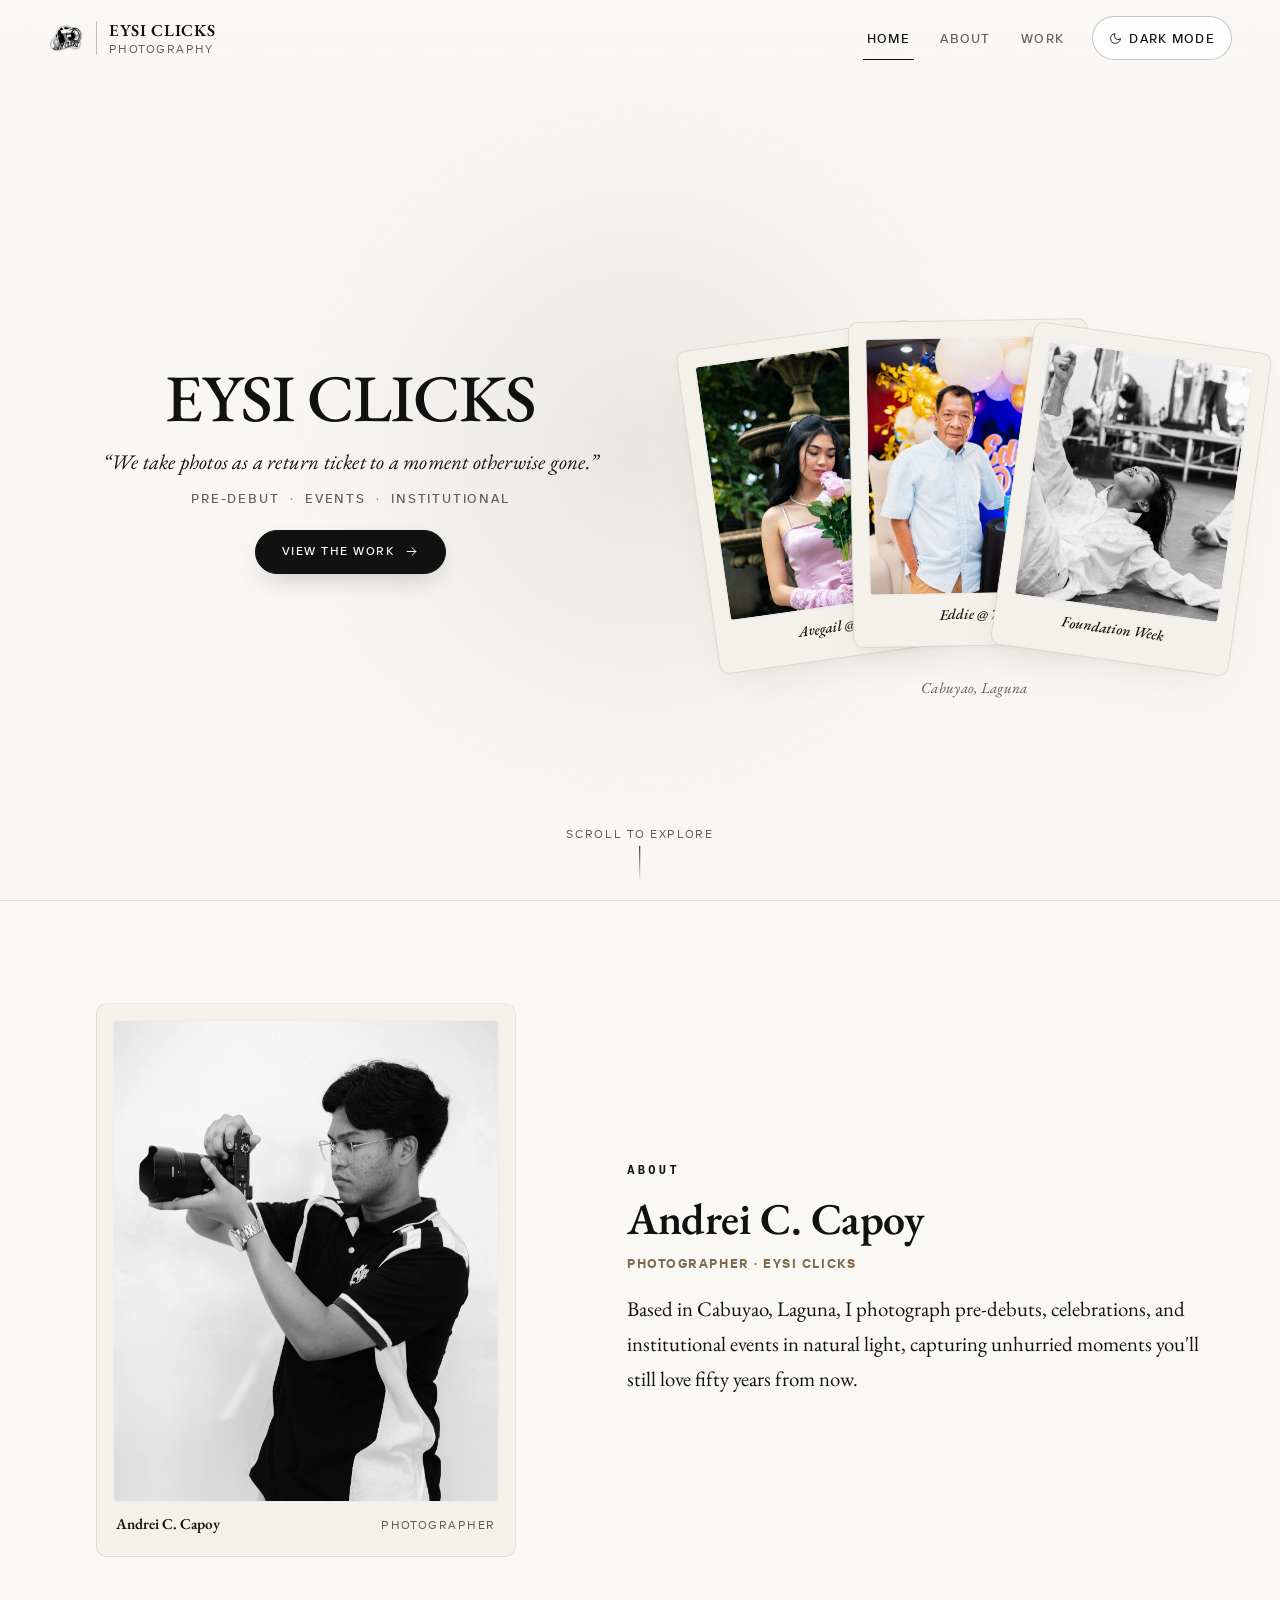
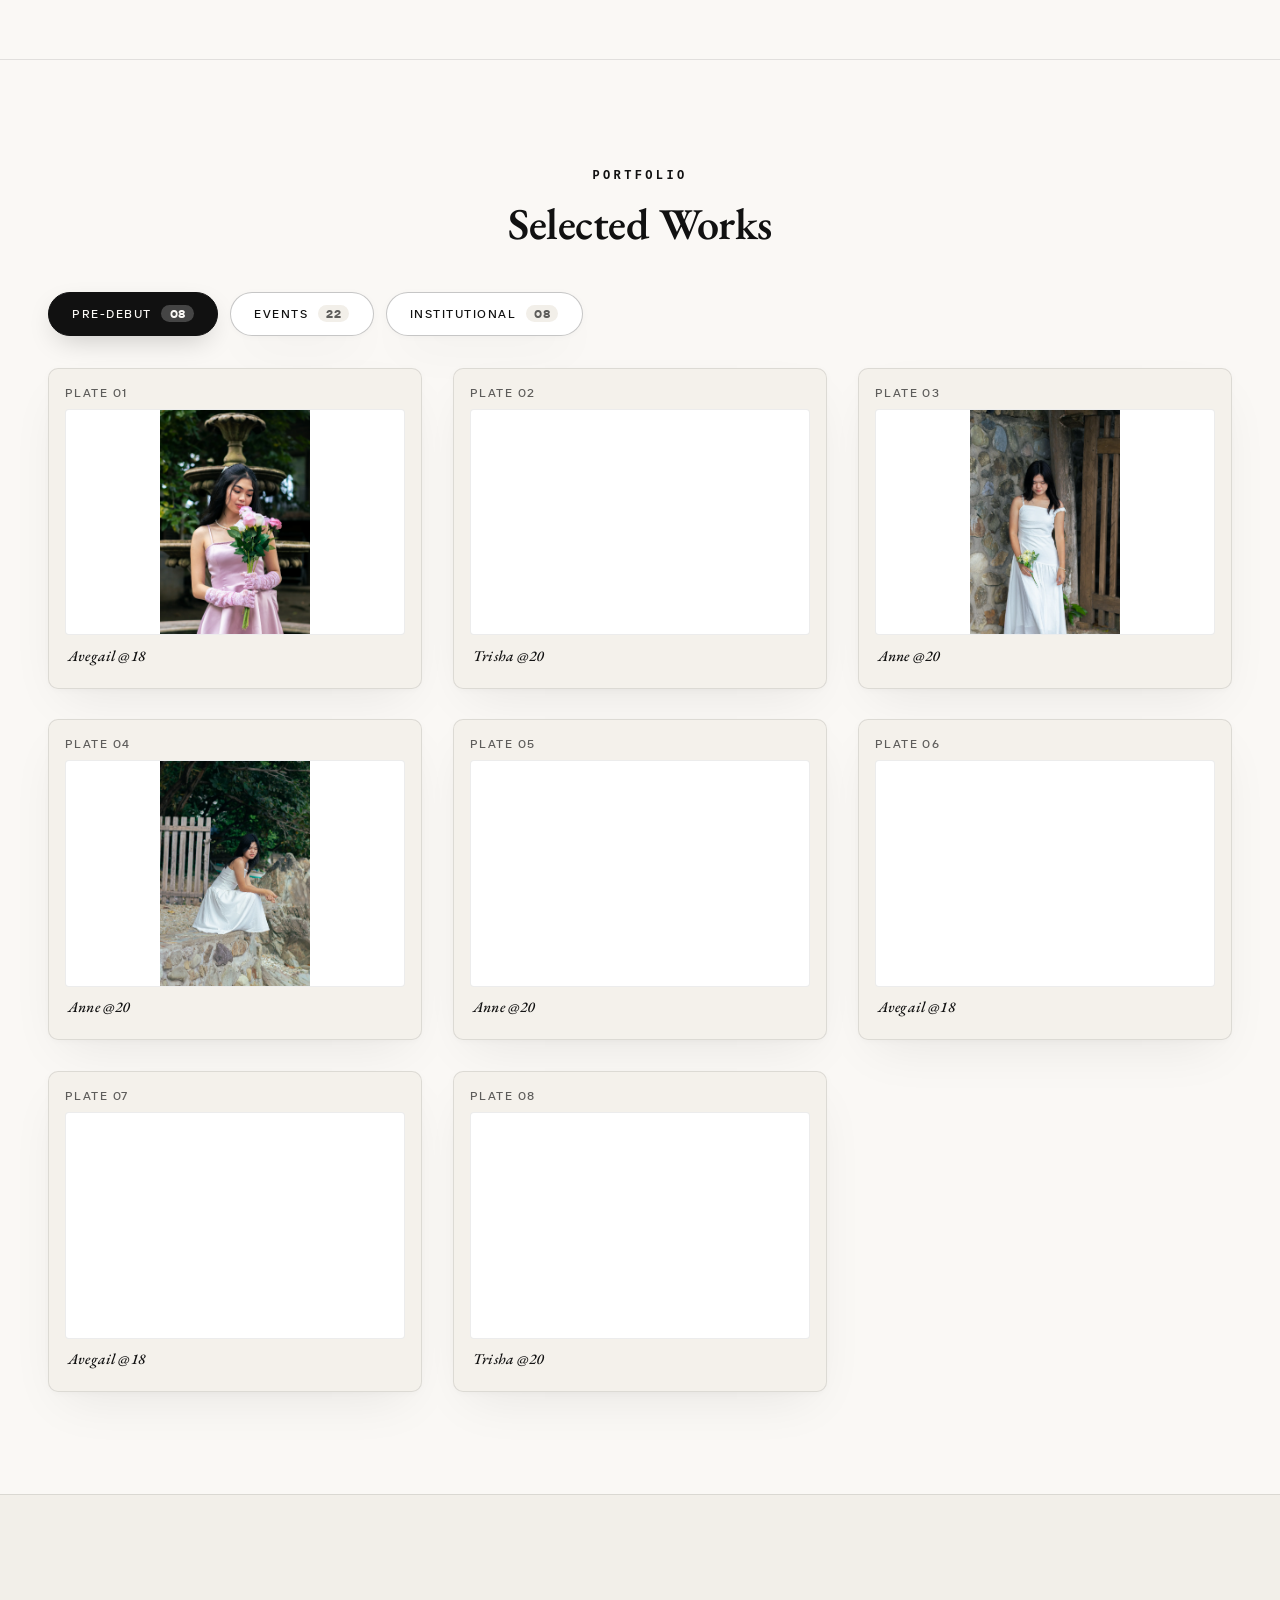
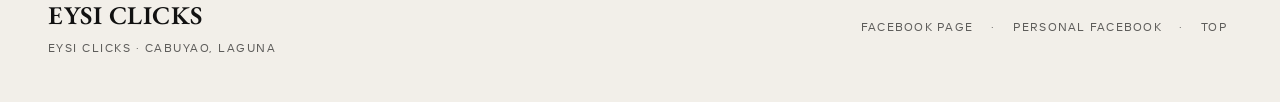
==== index.html @ 61e10930 "feat: add 10 Eddie @75 edited photos to Events archive" ====
<!DOCTYPE html>
<html lang="en" data-theme="light">

<head>
  <meta charset="UTF-8">
  <style>html{background:#faf8f5}html[data-theme="dark"]{background:#0a0a0b}</style>
  <meta name="viewport" content="width=device-width, initial-scale=1.0, viewport-fit=cover">
  <title>EYSI CLICKS — Photographer in Cabuyao, Laguna</title>
  <meta name="description" content="Natural light photography for pre-debuts, celebrations, and institutional events in Cabuyao, Laguna by Andrei C. Capoy.">
  <meta name="author" content="Andrei C. Capoy">
  <link rel="canonical" href="https://eysiarw.github.io/Eysi-CLicks-Portfolio/">
  <meta name="theme-color" content="#faf8f5" id="meta-theme-color">

  <!-- Open Graph / Facebook -->
  <meta property="og:type" content="website">
  <meta property="og:url" content="https://eysiarw.github.io/Eysi-CLicks-Portfolio/">
  <meta property="og:title" content="EYSI CLICKS — Photographer in Cabuyao, Laguna">
  <meta property="og:description" content="Natural light photography for pre-debuts, celebrations, and institutional events in Cabuyao, Laguna by Andrei C. Capoy.">
  <meta property="og:image" content="https://eysiarw.github.io/Eysi-CLicks-Portfolio/og-preview.jpg">
  <meta property="og:image:width" content="1200">
  <meta property="og:image:height" content="630">
  <meta property="og:image:alt" content="EYSI CLICKS Photography — Pre-Debut, Events, Institutional">
  <meta property="og:site_name" content="EYSI CLICKS">

  <!-- Twitter Card -->
  <meta name="twitter:card" content="summary_large_image">
  <meta name="twitter:title" content="EYSI CLICKS — Photographer in Cabuyao, Laguna">
  <meta name="twitter:description" content="Natural light photography for pre-debuts, celebrations, and institutional events in Cabuyao, Laguna by Andrei C. Capoy.">
  <meta name="twitter:image" content="https://eysiarw.github.io/Eysi-CLicks-Portfolio/og-preview.jpg">
  <meta name="twitter:image:alt" content="EYSI CLICKS Photography — Pre-Debut, Events, Institutional">

  <!-- Favicon Suite -->
  <link rel="icon" type="image/svg+xml" href="favicon.svg?v=2">
  <link rel="icon" type="image/png" sizes="32x32" href="favicon-32x32.png?v=2">
  <link rel="icon" type="image/png" sizes="16x16" href="favicon-16x16.png?v=2">
  <link rel="apple-touch-icon" sizes="180x180" href="apple-touch-icon.png?v=2">
  <link rel="alternate icon" href="favicon.ico?v=2">

  <!-- Critical Resource Preloading -->
  <link rel="preload" href="eysi-clicks-logo.png" as="image">
  <link rel="preload" fetchpriority="high" as="image" href="predebut/portrait/EYSI-2-22.webp" type="image/webp">

  <!-- Typography Preconnect & Google Fonts -->
  <link rel="preconnect" href="https://fonts.googleapis.com">
  <link rel="preconnect" href="https://fonts.gstatic.com" crossorigin>
  <link
    href="https://fonts.googleapis.com/css2?family=EB+Garamond:ital,wght@0,400;0,500;0,600;0,700;0,800;1,400;1,600;1,700&display=swap"
    rel="stylesheet"
  >

  <!-- Styles -->
  <link rel="stylesheet" href="styles.css">

  <!-- JSON-LD Structured Data for Local SEO & Photography Portfolio -->
  <script type="application/ld+json">
  {
    "@context": "https://schema.org",
    "@type": ["LocalBusiness", "Photographer"],
    "name": "EYSI CLICKS",
    "founder": {
      "@type": "Person",
      "name": "Andrei C. Capoy"
    },
    "description": "Natural light photography for pre-debuts, celebrations, and institutional events based in Cabuyao, Laguna.",
    "url": "https://eysiarw.github.io/Eysi-CLicks-Portfolio/",
    "areaServed": ["Cabuyao", "Laguna", "Region IV-A"],
    "image": "https://eysiarw.github.io/Eysi-CLicks-Portfolio/og-preview.jpg",
    "sameAs": [
      "https://www.facebook.com/profile.php?id=61564911851468",
      "https://www.facebook.com/Barneylooo/"
    ]
  }
  </script>
</head>

<body>

  <a href="#gallery" class="skip-link">Skip to Gallery</a>

  <div class="grain" aria-hidden="true"></div>

  <nav id="navbar" aria-label="Primary">
    <a href="#hero" class="nav-logo" aria-label="EYSI CLICKS Home">
      <img src="eysi-clicks-logo.png" alt="EYSI CLICKS" class="nav-logo-img" width="800" height="800" decoding="async">
      <span class="nav-logo-meta" aria-hidden="true">
        <span class="nav-logo-studio">EYSI CLICKS</span>
        <span class="nav-logo-folio">PHOTOGRAPHY</span>
      </span>
    </a>

    <div class="nav-actions">
      <ul class="nav-links">
        <li><a href="#hero" class="nav-link active" data-section="hero">Home</a></li>
        <li><a href="#about" class="nav-link" data-section="about">About</a></li>
        <li><a href="#gallery" class="nav-link" data-section="gallery">Work</a></li>
      </ul>

      <button type="button" class="theme-toggle" id="theme-toggle" aria-label="Switch to dark mode" title="Toggle daylight / dark mode">
        <svg class="theme-icon theme-icon-sun" viewBox="0 0 24 24" fill="none" stroke="currentColor" stroke-width="1.6" aria-hidden="true">
          <circle cx="12" cy="12" r="4.5"></circle>
          <path d="M12 2v2.5M12 19.5V22M4.93 4.93l1.77 1.77M17.3 17.3l1.77 1.77M2 12h2.5M19.5 12H22M4.93 19.07l1.77-1.77M17.3 6.7l1.77-1.77" stroke-linecap="round"></path>
        </svg>
        <svg class="theme-icon theme-icon-moon" viewBox="0 0 24 24" fill="none" stroke="currentColor" stroke-width="1.6" aria-hidden="true">
          <path d="M21 12.79A9 9 0 1 1 11.21 3 7 7 0 0 0 21 12.79z" stroke-linecap="round" stroke-linejoin="round"></path>
        </svg>
        <span class="theme-toggle-label" id="theme-toggle-label">Dark mode</span>
      </button>
    </div>
  </nav>

  <!-- Luminous Shutter Flash Overlay on Lightbox Opening -->
  <div class="shutter-flash" id="shutter-flash" aria-hidden="true"></div>


  <main>

  <section id="hero">

    <div class="hero-glow" aria-hidden="true"></div>

    <div class="hero-inner">
      <div class="hero-content">
        <h1 class="hero-title">
          <span class="hero-title-word eysi">EYSI</span>
          <span class="hero-title-word clicks">CLICKS</span>
        </h1>

        <p class="hero-tagline">“We take photos as a return ticket to a moment otherwise gone.”</p>

        <p class="hero-categories">
          <span>Pre-Debut</span>
          <span class="cat-sep" aria-hidden="true">·</span>
          <span>Events</span>
          <span class="cat-sep" aria-hidden="true">·</span>
          <span>Institutional</span>
        </p>

        <div class="hero-cta-group">
          <a href="#gallery" class="btn-editorial btn-editorial-primary">
            <span>View the work</span>
            <svg viewBox="0 0 24 24" fill="none" stroke="currentColor" stroke-width="1.6" aria-hidden="true">
              <path d="M5 12h14M13 6l6 6-6 6" stroke-linecap="round" stroke-linejoin="round"></path>
            </svg>
          </a>
        </div>
      </div>

      <div class="hero-showcase">
        <div class="hero-deck" aria-label="Curated photography highlights">

          <!-- Card 1: Pre-Debut (Left) -->
          <figure class="hero-monument hero-card hero-card-left hero-frame" data-cat="predebut" data-slug="eysi-2-22" data-idx="0" role="button" tabindex="0" aria-label="View Avegail @18 (Pre-Debut) in Lightbox">
            <div class="hero-monument-mat">
              <picture>
                <source srcset="predebut/portrait/EYSI-2-22.webp" type="image/webp">
                <img src="predebut/portrait/EYSI-2-22.jpg" alt="Avegail @18 · Pre-Debut Portrait" fetchpriority="high" decoding="async" width="800" height="1000">
              </picture>
              <figcaption class="hero-monument-caption">
                <span class="monument-title">Avegail @ 18</span>
                <span class="monument-sep" aria-hidden="true">·</span>
                <span class="monument-context">Pre-Debut</span>
              </figcaption>
            </div>
          </figure>

          <!-- Card 2: Events (Center) -->
          <figure class="hero-monument hero-card hero-card-center hero-frame" data-cat="events" data-slug="eysi-7-3" data-idx="0" role="button" tabindex="0" aria-label="View Eddie @75 (Events) in Lightbox">
            <div class="hero-monument-mat">
              <picture>
                <source srcset="events/portrait/EYSI-7-3.webp" type="image/webp">
                <img src="events/portrait/EYSI-7-3.jpg" alt="Eddie @75 · Events Portrait" decoding="async" width="800" height="1000">
              </picture>
              <figcaption class="hero-monument-caption">
                <span class="monument-title">Eddie @ 75</span>
                <span class="monument-sep" aria-hidden="true">·</span>
                <span class="monument-context">Events</span>
              </figcaption>
            </div>
          </figure>

          <!-- Card 3: Institutional (Right) -->
          <figure class="hero-monument hero-card hero-card-right hero-frame" data-cat="institutional" data-slug="eysi-109" data-idx="4" role="button" tabindex="0" aria-label="View Foundation Week (Institutional) in Lightbox">
            <div class="hero-monument-mat">
              <picture>
                <source srcset="institutional/EYSI-109.webp" type="image/webp">
                <img src="institutional/EYSI-109.jpg" alt="Foundation Week · Institutional" decoding="async" width="1200" height="800">
              </picture>
              <figcaption class="hero-monument-caption">
                <span class="monument-title">Foundation Week</span>
                <span class="monument-sep" aria-hidden="true">·</span>
                <span class="monument-context">Institutional</span>
              </figcaption>
            </div>
          </figure>

        </div>

        <div class="memory-motif" aria-hidden="true">
          <span class="motif-text">Cabuyao, Laguna</span>
        </div>
      </div>
    </div>

    <div class="hero-scroll-hint" aria-hidden="true">
      <span>Scroll to explore</span>
      <div class="scroll-line"></div>
    </div>

  </section>


  <section id="about" class="page-section">

    <div class="about-wrap">

      <figure class="about-img">
        <div class="about-img-inner">
          <picture>
            <source srcset="EYSI-3-15.webp" type="image/webp">
            <img src="EYSI-3-15.jpg" alt="Andrei C. Capoy portrait" loading="lazy" decoding="async" width="800" height="1000">
          </picture>
        </div>
        <figcaption class="about-img-tag">
          <span class="about-tag-name">Andrei C. Capoy</span>
          <span class="about-tag-role">Photographer</span>
        </figcaption>
      </figure>

      <div class="about-text">
        <p class="section-eyebrow">About</p>
        <h2 class="section-title">Andrei C. Capoy</h2>
        <p class="about-role">Photographer · EYSI CLICKS</p>
        <p class="about-bio">
          Based in Cabuyao, Laguna, I photograph pre-debuts, celebrations, and institutional events in natural light, capturing unhurried moments you'll still love fifty years from now.
        </p>
      </div>

    </div>

  </section>


  <section id="gallery" class="page-section">

    <div class="section-header">
      <p class="section-eyebrow">Portfolio</p>
      <h2 class="section-title" id="gallery-heading" tabindex="-1">Selected Works</h2>
    </div>

    <!-- Gallery controls: unified category pill filters -->
    <div class="gallery-controls">

      <div class="cat-tabs" role="tablist" aria-label="Photo categories">
        <button type="button" class="cat-tab active" id="tab-predebut" data-tab="predebut" role="tab" aria-selected="true" aria-controls="panel-predebut" tabindex="0">
          <span class="cat-tab-name">Pre-Debut</span>
          <span class="cat-tab-count" id="count-predebut">08</span>
        </button>
        <button type="button" class="cat-tab" id="tab-events" data-tab="events" role="tab" aria-selected="false" aria-controls="panel-events" tabindex="-1">
          <span class="cat-tab-name">Events</span>
          <span class="cat-tab-count" id="count-events">22</span>
        </button>
        <button type="button" class="cat-tab" id="tab-institutional" data-tab="institutional" role="tab" aria-selected="false" aria-controls="panel-institutional" tabindex="-1">
          <span class="cat-tab-name">Institutional</span>
          <span class="cat-tab-count" id="count-institutional">08</span>
        </button>
      </div>

    </div>


    <noscript>
      <div class="noscript-notice">
        <p>Viewing the interactive portfolio with filter switching, slideshow, and full-resolution photo inspection requires JavaScript.</p>
      </div>
    </noscript>

    <div class="cat-panel active" id="panel-predebut" role="tabpanel" aria-labelledby="tab-predebut" tabindex="0">
      <!-- Photos populated dynamically via app.js; static fallback for initial load & noscript -->
      <div class="photo-grid" id="grid-predebut">
        <figure class="photo-item is-revealed">
          <picture>
            <source srcset="predebut/portrait/EYSI-2-22.webp" type="image/webp">
            <img src="predebut/portrait/EYSI-2-22.jpg" alt="Avegail @18 · Pre-Debut portrait" width="800" height="1000" loading="eager" decoding="async">
          </picture>
          <figcaption class="photo-overlay"><span class="photo-label">Avegail @18</span></figcaption>
        </figure>
        <figure class="photo-item is-revealed">
          <picture>
            <source srcset="predebut/portrait/EYSI-5-5.webp" type="image/webp">
            <img src="predebut/portrait/EYSI-5-5.jpg" alt="Trisha @20 · Pre-Debut portrait" width="800" height="1000" loading="lazy" decoding="async">
          </picture>
          <figcaption class="photo-overlay"><span class="photo-label">Trisha @20</span></figcaption>
        </figure>
        <figure class="photo-item is-revealed">
          <picture>
            <source srcset="predebut/portrait/EYSI-6-3.webp" type="image/webp">
            <img src="predebut/portrait/EYSI-6-3.jpg" alt="Anne @20 · Pre-Debut portrait" width="800" height="1000" loading="lazy" decoding="async">
          </picture>
          <figcaption class="photo-overlay"><span class="photo-label">Anne @20</span></figcaption>
        </figure>
        <figure class="photo-item is-revealed">
          <picture>
            <source srcset="predebut/portrait/EYSI-7-3.webp" type="image/webp">
            <img src="predebut/portrait/EYSI-7-3.jpg" alt="Anne @20 · Pre-Debut portrait" width="800" height="1000" loading="lazy" decoding="async">
          </picture>
          <figcaption class="photo-overlay"><span class="photo-label">Anne @20</span></figcaption>
        </figure>
        <figure class="photo-item is-revealed">
          <picture>
            <source srcset="predebut/portrait/EYSI-8-3.webp" type="image/webp">
            <img src="predebut/portrait/EYSI-8-3.jpg" alt="Anne @20 · Pre-Debut portrait" width="800" height="1000" loading="lazy" decoding="async">
          </picture>
          <figcaption class="photo-overlay"><span class="photo-label">Anne @20</span></figcaption>
        </figure>
      </div>
    </div>

    <div class="cat-panel" id="panel-events" role="tabpanel" aria-labelledby="tab-events" tabindex="0">
      <!-- Photos populated dynamically via app.js -->
      <div class="photo-grid" id="grid-events"></div>
    </div>

    <div class="cat-panel" id="panel-institutional" role="tabpanel" aria-labelledby="tab-institutional" tabindex="0">
      <!-- Photos populated dynamically via app.js -->
      <div class="photo-grid" id="grid-institutional"></div>
    </div>
  </section>

  <!-- Screen reader live announcement region for gallery state changes -->
  <div id="gallery-announcer" class="sr-only" aria-live="polite" aria-atomic="true"></div>
  </main>


  <footer id="footer">
    <div class="footer-colophon">
      <div class="footer-brand-col">
        <div class="logo-ft">EYSI CLICKS</div>
        <p>EYSI CLICKS · Cabuyao, Laguna</p>
      </div>

      <div class="ft-socials" aria-label="Social links">
        <a href="https://www.facebook.com/profile.php?id=61564911851468" target="_blank" rel="noopener noreferrer" class="ft-link">Facebook Page</a>
        <span class="ft-sep" aria-hidden="true">·</span>
        <a href="https://www.facebook.com/Barneylooo/" target="_blank" rel="noopener noreferrer" class="ft-link">Personal Facebook</a>
        <span class="ft-sep" aria-hidden="true">·</span>
        <a href="#hero" class="ft-link">TOP</a>
      </div>
    </div>
  </footer>

  <!-- Return to Surface (Back to Top) -->
  <button type="button" class="back-to-top" id="back-to-top" aria-label="Return to top">
    <svg class="btt-arrow" viewBox="0 0 16 16" fill="none" stroke="currentColor" stroke-width="1.6" aria-hidden="true">
      <path d="M8 13V3M3.5 7.5L8 3l4.5 4.5" stroke-linecap="round" stroke-linejoin="round"></path>
    </svg>
    <span class="btt-text">TOP</span>
  </button>


  <div class="lightbox" id="lightbox" role="dialog" aria-modal="true" aria-label="Photo viewer">

    <div class="lightbox-topbar">
      <div class="lightbox-meta-left">
        <span class="lb-badge" id="lightbox-cat-badge">Portfolio</span>
        <span class="lb-exif" id="lightbox-exif">Natural Light</span>
      </div>

      <div class="lightbox-toolbar">
        <button type="button" class="lb-tool-btn" id="lb-play-btn" aria-pressed="false" title="Toggle Slideshow (P)">
          <svg class="icon-play" viewBox="0 0 18 18" fill="none" stroke="currentColor" stroke-width="1.5" aria-hidden="true">
            <polygon points="5,3 15,9 5,15" fill="currentColor"></polygon>
          </svg>
          <span id="lb-play-label">Slideshow</span>
        </button>

        <button type="button" class="lb-tool-btn" id="lb-zoom-btn" aria-pressed="false" title="Toggle Zoom (Z)">
          <svg viewBox="0 0 18 18" fill="none" stroke="currentColor" stroke-width="1.5" aria-hidden="true">
            <circle cx="8" cy="8" r="5.5"></circle>
            <path d="M15.5 15.5l-3.5-3.5M8 5.5v5M5.5 8h5" stroke-linecap="round"></path>
          </svg>
          <span>Zoom</span>
        </button>

        <button type="button" class="lightbox-close" id="lightbox-close" aria-label="Close photo viewer">
          <svg viewBox="0 0 18 18" fill="none" stroke="currentColor" stroke-width="1.6" aria-hidden="true">
            <path d="M4 4l10 10M14 4L4 14" stroke-linecap="round"></path>
          </svg>
        </button>
      </div>
    </div>

    <button type="button" class="lightbox-nav lightbox-prev" id="lightbox-prev" aria-label="Previous photo">
      <svg viewBox="0 0 20 20" fill="none" stroke="currentColor" stroke-width="1.6" aria-hidden="true">
        <path d="M13 4L7 10l6 6" stroke-linecap="round" stroke-linejoin="round"></path>
      </svg>
    </button>

    <div class="lightbox-stage">
      <div class="lightbox-frame-wrap" id="lightbox-frame-wrap">
        <img class="lightbox-img" id="lightbox-img" src="predebut/portrait/EYSI-2-22.jpg" alt="Featured photograph — Avegail @ 18" title="Click to zoom or inspect detail" width="1600" height="1066" decoding="async">
        <div class="lightbox-slideshow-bar" id="lightbox-slideshow-bar" aria-hidden="true"></div>
      </div>

      <div class="lightbox-caption" id="lightbox-caption">
        <span class="lightbox-plate-no" id="lightbox-plate-no">01</span>
        <span class="lightbox-sep" id="lightbox-sep-1" aria-hidden="true">·</span>
        <span class="lightbox-title" id="lightbox-title">Avegail @ 18</span>
        <span class="lightbox-sep" id="lightbox-sep-2" aria-hidden="true">·</span>
        <span class="lightbox-counter" id="lightbox-counter">01 / 08</span>
      </div>

      <div class="lightbox-filmstrip" id="lightbox-filmstrip" role="tablist" aria-label="Photo thumbnails">
        <button type="button" class="filmstrip-thumb active" role="tab" aria-selected="true" aria-label="Photo 01">
          <img src="predebut/portrait/EYSI-2-22.webp" alt="Photo 01 preview" width="64" height="48" decoding="async">
        </button>
      </div>
    </div>

    <button type="button" class="lightbox-nav lightbox-next" id="lightbox-next" aria-label="Next photo">
      <svg viewBox="0 0 20 20" fill="none" stroke="currentColor" stroke-width="1.6" aria-hidden="true">
        <path d="M7 4l6 6-6 6" stroke-linecap="round" stroke-linejoin="round"></path>
      </svg>
    </button>

  </div>


  <!-- Scripts — loaded last so DOM is ready -->
  <script src="app.js"></script>

</body>
</html>
---- styles.css ----
/* ============================================================
   EYSI CLICKS — Luxury Editorial & Museum Portfolio Stylesheet
   Sections:
     1.  Local Typefaces & Design System Tokens (Light + Darkroom)
     2.  Base, Scroll & Accessibility Foundations
     3.  Archival Grain & Bespoke Optical Loupe Cursor
     4.  Navigation, Telemetry HUD & Theme Switcher
     5.  Hero Exhibition Section & Floating Archival Plates
     6.  Philosophy / Auteur Spread & Exhibition Ledger
     7.  Gallery Archive Controls, Series Filter & View Switcher
     8.  Exhibition Grid & Contact Sheet Proof Layout
     9.  Photo Plate Item, Viewfinder Reticles & Editorial Plaque
    10.  Darkroom Lightbox Inspector, Museum Mat & Filmstrip
    11.  Colophon Footer
    12.  View Transitions, Keyframes & Reduced Motion
   ============================================================ */


/* ── 1. LOCAL TYPEFACES (Curated Combinations) ── */


@font-face {
  font-family: 'TT Interphases';
  src: url('fonts/TT-Interphases-Regular.ttf') format('truetype');
  font-weight: 400;
  font-style: normal;
  font-display: swap;
}

@font-face {
  font-family: 'TT Interphases';
  src: url('fonts/TT-Interphases-Medium.ttf') format('truetype');
  font-weight: 500;
  font-style: normal;
  font-display: swap;
}

@font-face {
  font-family: 'TT Interphases';
  src: url('fonts/TT-Interphases-Bold.ttf') format('truetype');
  font-weight: 700;
  font-style: normal;
  font-display: swap;
}


/* ── 1b. RESET & DESIGN SYSTEM TOKENS ── */

*, *::before, *::after {
  box-sizing: border-box;
  margin: 0;
  padding: 0;
}

:root,
html[data-theme="light"] {
  --bg:               #faf8f5;
  --bg2:              #f2efe9;
  --surface:          #ffffff;
  --surface-elevated: rgba(255, 255, 255, 0.92);
  --surface-mat:      #f4f1eb;
  --border:           rgba(17, 17, 17, 0.10);
  --border-strong:    rgba(17, 17, 17, 0.24);
  --text:             #111111;
  --text-muted:       rgba(17, 17, 17, 0.66);
  --text-subtle:      rgba(17, 17, 17, 0.60);
  --accent-bronze:    #826a4e;
  --nav-bg:           linear-gradient(to bottom, rgba(250, 248, 245, 0.96), rgba(250, 248, 245, 0));
  --nav-bg-scrolled:  rgba(250, 248, 245, 0.94);
  --shadow-ambient:   0 20px 50px -15px rgba(0, 0, 0, 0.08), 0 2px 8px rgba(0, 0, 0, 0.03);
  --shadow-elevated:  0 30px 70px -15px rgba(0, 0, 0, 0.16), 0 4px 16px rgba(0, 0, 0, 0.06);
  --shadow-btn-primary: 0 10px 28px -8px rgba(0, 0, 0, 0.22);
  --shadow-btn-hover:   0 16px 36px -8px rgba(0, 0, 0, 0.32);
  --header-height:    5rem;
  --shutter-ease:     cubic-bezier(0.22, 1, 0.36, 1);
  --motion-ease-cinematic: cubic-bezier(0.22, 1, 0.36, 1);
  --motion-ease-subtle:    cubic-bezier(0.16, 1, 0.3, 1);
  --motion-ease-spring:    cubic-bezier(0.25, 1.25, 0.5, 1.0);
  --motion-ease-reveal:    cubic-bezier(0.16, 1, 0.3, 1);
  --motion-duration-fast:   180ms;
  --motion-duration-ui:     280ms;
  --motion-duration-medium: 450ms;
  --motion-duration-slow:   850ms;
  --motion-duration-hero:   1100ms;

  /* Hero Choreographed Motion Tokens */
  --motion-delay-bg:       0ms;
  --motion-delay-nav:      80ms;
  --motion-delay-title:    260ms;
  --motion-delay-deck:     380ms;
  --motion-delay-tagline:  480ms;
  --motion-delay-categories: 580ms;
  --motion-delay-cta:      680ms;
  --motion-delay-motif:    820ms;
  --motion-delay-scroll:   1050ms;
  --radius-pill:      9999px;
  --radius-mat:       10px;
  --radius-photo:     4px;
  --radius-stage:     16px;
  --font-mono:        ui-monospace, SFMono-Regular, "SF Mono", Menlo, Monaco, Consolas, monospace;

  /* Disciplined 2-Family Editorial Typographic System */
  --font-garamond:      'EB Garamond', Georgia, serif;
  --font-interphases:   'TT Interphases', -apple-system, BlinkMacSystemFont, 'Segoe UI', Roboto, sans-serif;

  /* Unified Container & Rhythm Tokens */
  --container-max:      1280px;
  --container-pad:      clamp(1.25rem, 4vw, 3rem);
  --section-pad-y:      clamp(4.5rem, 8vw, 6.5rem);
  --mat-pad:            1rem 1rem 1.35rem 1rem;
  --control-height:     44px;
  --tab-height:         44px;

  /* Disciplined 8px Spacing Scale */
  --space-2xs:          0.25rem;  /* 4px */
  --space-xs:           0.5rem;   /* 8px */
  --space-sm:           0.75rem;  /* 12px */
  --space-md:           1rem;     /* 16px */
  --space-lg:           1.5rem;   /* 24px */
  --space-xl:           2rem;     /* 32px */
  --space-2xl:          3rem;     /* 48px */
  --space-3xl:          4.5rem;   /* 72px */

  /* Cohesive 6-Level Typography Scale Tokens */
  --fs-display:         clamp(2.35rem, 5.2vw, 4.25rem);
  --fs-h2:              clamp(1.85rem, 3.8vw, 2.75rem);
  --fs-h3:              clamp(1.25rem, 2.2vw, 1.65rem);
  --fs-body:            0.95rem;
  --fs-caption:         0.8rem;
  --fs-eyebrow:         0.75rem;
}

html[data-theme="dark"] {
  --bg:               #0a0a0b;
  --bg2:              #121214;
  --surface:          #151518;
  --surface-elevated: rgba(24, 24, 28, 0.92);
  --surface-mat:      #1c1c20;
  --border:           rgba(244, 241, 234, 0.11);
  --border-strong:    rgba(244, 241, 234, 0.28);
  --text:             #f4f1ea;
  --text-muted:       rgba(244, 241, 234, 0.68);
  --text-subtle:      rgba(244, 241, 234, 0.52);
  --accent-bronze:    #c5ad8d;
  --nav-bg:           linear-gradient(to bottom, rgba(10, 10, 11, 0.96), rgba(10, 10, 11, 0));
  --nav-bg-scrolled:  rgba(10, 10, 11, 0.94);
  --shadow-ambient:   0 20px 50px -15px rgba(0, 0, 0, 0.55), 0 2px 10px rgba(0, 0, 0, 0.35);
  --shadow-elevated:  0 32px 74px -12px rgba(0, 0, 0, 0.75), 0 6px 20px rgba(0, 0, 0, 0.45);
  --shadow-btn-primary: 0 10px 28px -8px rgba(0, 0, 0, 0.65);
  --shadow-btn-hover:   0 16px 36px -8px rgba(0, 0, 0, 0.85);
}

.sr-only {
  position: absolute;
  width: 1px;
  height: 1px;
  padding: 0;
  margin: -1px;
  overflow: hidden;
  clip: rect(0, 0, 0, 0);
  white-space: nowrap;
  border-width: 0;
}

::selection {
  background: var(--text);
  color: var(--bg);
}

html {
  overflow-x: clip;
  max-width: 100%;
  scrollbar-width: thin;
  scrollbar-color: var(--border-strong) transparent;
  scroll-behavior: smooth;
  scroll-padding-top: calc(var(--header-height) + 1.25rem);
}

::-webkit-scrollbar        { width: 6px; height: 6px; }
::-webkit-scrollbar-track  { background: transparent; }
::-webkit-scrollbar-thumb  { background: var(--border-strong); border-radius: 3px; }
::-webkit-scrollbar-thumb:hover { background: var(--text-muted); }


/* ── 2. BASE / BODY ── */

body {
  background: var(--bg);
  color: var(--text);
  font-family: var(--font-interphases);
  overflow-x: clip;
  max-width: 100%;
  min-height: 100vh;
  min-height: 100dvh;
}

main {
  overflow-x: clip;
  max-width: 100%;
}

#hero {
  min-height: calc(100vh - var(--header-height));
  min-height: calc(100dvh - var(--header-height));
  display: flex;
  flex-direction: column;
  justify-content: center;
}

#about, #gallery {
  display: flex;
  flex-direction: column;
  justify-content: flex-start;
}

@media (min-width: 960px) {
  #about { justify-content: center; }
}


/* ── 3. ARCHIVAL GRAIN & BESPOKE OPTICAL LOUPE CURSOR ── */

.grain {
  position: fixed;
  inset: 0;
  z-index: 1;
  pointer-events: none;
  opacity: 0.042;
  mix-blend-mode: multiply;
  background-image: url("data:image/svg+xml;utf8,<svg xmlns='http://www.w3.org/2000/svg' width='160' height='160'><filter id='g'><feTurbulence type='fractalNoise' baseFrequency='0.85' numOctaves='3' stitchTiles='stitch'/></filter><rect width='100%25' height='100%25' filter='url(%23g)'/></svg>");
  background-size: 160px 160px;
  animation: grainFade 0.40s var(--motion-ease-subtle) var(--motion-delay-bg) backwards;
}

@keyframes grainFade {
  from { opacity: 0; }
  to { opacity: 0.042; }
}

html[data-theme="dark"] .grain {
  mix-blend-mode: screen;
  opacity: 0.035;
}




/* ── 3b. ACCESSIBILITY SKIP LINK ── */

.skip-link {
  position: fixed;
  top: 1.25rem;
  left: 1.5rem;
  z-index: 9999;
  min-height: 44px;
  display: inline-flex;
  align-items: center;
  padding: 0.65rem 1.25rem;
  background: var(--text);
  color: var(--bg);
  font-family: var(--font-interphases);
  font-size: 0.72rem;
  font-weight: 600;
  letter-spacing: 0.12em;
  text-transform: uppercase;
  text-decoration: none;
  border-radius: 2px;
  box-shadow: 0 8px 24px rgba(0, 0, 0, 0.2);
  transform: translateY(-250%);
  transition: transform 0.25s var(--shutter-ease);
}

.skip-link:focus {
  transform: translateY(0);
  outline: 2px solid var(--text);
  outline-offset: 3px;
}


/* ── 4. NAVIGATION ── */

nav {
  position: fixed;
  top: 0;
  left: 0;
  right: 0;
  z-index: 100;
  padding-block: 1rem;
  padding-inline: max(var(--container-pad), calc((100% - var(--container-max)) / 2));
  display: flex;
  align-items: center;
  justify-content: space-between;
  background: var(--nav-bg);
  backdrop-filter: blur(12px);
  -webkit-backdrop-filter: blur(12px);
  border-bottom: 1px solid transparent;
  transition: transform 0.38s var(--motion-ease-cinematic), background 0.35s var(--shutter-ease), border-color 0.35s, box-shadow 0.35s;
}

nav.nav-hidden {
  transform: translateY(-100%);
}

nav.nav-hidden:focus-within {
  transform: translateY(0);
}

nav.is-scrolled {
  background: var(--nav-bg-scrolled);
  border-bottom-color: var(--border);
  box-shadow: 0 4px 24px rgba(0, 0, 0, 0.04);
}

.nav-logo {
  display: flex;
  align-items: center;
  min-height: 44px;
  gap: 0.75rem;
  text-decoration: none;
  color: var(--text);
  line-height: 1;
  animation: navFadeDown 0.42s var(--motion-ease-cinematic) var(--motion-delay-nav) backwards;
}

.nav-logo-img {
  height: 36px;
  width: auto;
  display: block;
  object-fit: contain;
  transition: transform 0.35s var(--shutter-ease), filter 0.35s ease;
}

html[data-theme="dark"] .nav-logo-img,
html[data-theme="dark"] .hero-logo {
  filter: invert(1) brightness(1.05);
}

.nav-logo:hover .nav-logo-img {
  transform: scale(1.04);
}

.nav-logo-meta {
  display: flex;
  flex-direction: column;
  gap: 0.18rem;
  border-left: 1px solid var(--border-strong);
  padding-left: 0.75rem;
}

.nav-logo-studio {
  font-family: var(--font-garamond);
  font-size: 1.05rem;
  font-weight: 600;
  letter-spacing: 0.04em;
  color: var(--text);
  line-height: 1.1;
}

.nav-logo-folio {
  font-family: var(--font-interphases);
  font-size: 0.75rem;
  letter-spacing: 0.12em;
  color: var(--text-muted);
}

@media (max-width: 959px) {
  .nav-logo-meta { display: none; }
}

.nav-actions {
  display: flex;
  align-items: center;
  gap: 1.5rem;
}

.nav-links {
  display: flex;
  gap: 1.4rem;
  list-style: none;
}

.nav-links li:nth-child(1) {
  animation: navFadeDown 0.36s var(--motion-ease-cinematic) calc(var(--motion-delay-nav) + 60ms) backwards;
}

.nav-links li:nth-child(2) {
  animation: navFadeDown 0.36s var(--motion-ease-cinematic) calc(var(--motion-delay-nav) + 110ms) backwards;
}

.nav-links li:nth-child(3) {
  animation: navFadeDown 0.36s var(--motion-ease-cinematic) calc(var(--motion-delay-nav) + 160ms) backwards;
}

.nav-links a {
  position: relative;
  font-family: var(--font-interphases);
  font-size: var(--fs-caption);
  font-weight: 500;
  letter-spacing: 0.1em;
  text-transform: uppercase;
  color: var(--text-muted);
  text-decoration: none;
  transition: color 0.25s;
  padding: 0.65rem 0.25rem;
  min-height: 44px;
  display: inline-flex;
  align-items: center;
}

.nav-links a::after {
  content: '';
  position: absolute;
  left: 0;
  bottom: 0;
  width: 100%;
  height: 1.5px;
  background: var(--text);
  transform: scaleX(0);
  transform-origin: right;
  transition: transform 0.32s var(--motion-ease-cinematic);
}

.nav-links a:hover,
.nav-links a.active {
  color: var(--text);
}

.nav-links a:hover::after,
.nav-links a.active::after {
  transform: scaleX(1);
  transform-origin: left;
}

/* Darkroom / Daylight Theme Toggle */
.theme-toggle {
  display: inline-flex;
  align-items: center;
  justify-content: center;
  gap: 0.45rem;
  min-height: 44px;
  padding: 0.5rem 1rem;
  border-radius: var(--radius-pill);
  border: 1px solid var(--border-strong);
  background: var(--surface-elevated);
  color: var(--text);
  font-family: var(--font-interphases);
  font-size: var(--fs-caption);
  font-weight: 500;
  letter-spacing: 0.1em;
  text-transform: uppercase;
  cursor: pointer;
  transition: background 0.25s, border-color 0.25s, transform 0.25s var(--shutter-ease);
  animation: navFadeDown 0.36s var(--motion-ease-cinematic) calc(var(--motion-delay-nav) + 210ms) backwards;
}

.theme-toggle:hover {
  border-color: var(--text);
  transform: translateY(-1px);
}

.theme-icon {
  width: 13px;
  height: 13px;
  flex-shrink: 0;
}

html[data-theme="light"] .theme-icon-sun { display: none; }
html[data-theme="dark"] .theme-icon-moon { display: none; }

@media (max-width: 768px) {
  nav {
    padding-block: 0.8rem;
  }
  .nav-logo-img {
    height: 30px;
  }
  .nav-actions {
    gap: 0.75rem;
  }
  .nav-links {
    gap: 0.85rem;
  }
  .nav-links a {
    font-size: 0.82rem;
    letter-spacing: 0.08em;
    padding: 0.45rem 0.15rem;
  }
  .theme-toggle-label {
    display: none;
  }
  .theme-toggle {
    padding: 0.48rem;
    min-width: 44px;
    min-height: 44px;
    justify-content: center;
  }
}


/* ── 4c. LUMINOUS FLASH BLOOM ── */

.shutter-flash {
  position: fixed;
  inset: 0;
  background: radial-gradient(circle at center, rgba(255, 255, 255, 0.92) 0%, rgba(248, 246, 240, 0.75) 60%, transparent 100%);
  z-index: 2000;
  pointer-events: none;
  opacity: 0;
  transition: opacity 0.35s var(--shutter-ease);
}

.shutter-flash.flash-active {
  opacity: 1;
  transition: none;
}


/* ── 5. HERO SECTION ── */

#hero {
  position: relative;
  z-index: 1;
  min-height: 100vh;
  min-height: 100dvh;
  display: flex;
  flex-direction: column;
  justify-content: center;
  align-items: center;
  text-align: center;
  padding: calc(var(--header-height) + 1rem) var(--container-pad) 3.5rem;
  overflow: hidden;
}

.hero-glow {
  position: absolute;
  top: 50%;
  left: 50%;
  width: min(720px, 92vw);
  height: min(720px, 92vw);
  transform: translate(-50%, -50%);
  background: radial-gradient(circle, var(--border) 0%, transparent 70%);
  opacity: 0.65;
  z-index: 0;
  pointer-events: none;
  animation: glowFade 0.40s var(--motion-ease-subtle) var(--motion-delay-bg) backwards;
}

.hero-inner {
  position: relative;
  z-index: 2;
  width: 100%;
  max-width: var(--container-max);
  margin: 0 auto;
  display: grid;
  grid-template-columns: 1fr;
  gap: 2.75rem;
  align-items: center;
}

@media (min-width: 960px) {
  .hero-inner {
    grid-template-columns: minmax(0, 1.08fr) minmax(0, 0.92fr);
    gap: clamp(2.5rem, 5vw, 5rem);
    align-items: center;
    justify-items: center;
  }
}

@keyframes navFadeDown {
  from {
    opacity: 0;
    transform: translateY(-8px);
  }
  to {
    opacity: 1;
    transform: translateY(0);
  }
}

@keyframes heroFadeUp {
  from {
    opacity: 0;
    transform: translateY(16px);
  }
  to {
    opacity: 1;
    transform: translateY(0);
  }
}

@keyframes heroMonumentReveal {
  from {
    opacity: 0;
    transform: translateY(14px) scale(0.98);
  }
  to {
    opacity: 1;
    transform: translateY(0) scale(1);
  }
}

@keyframes heroWordReveal {
  from {
    opacity: 0;
    transform: translateY(115%);
    filter: blur(4px);
  }
  to {
    opacity: 1;
    transform: translateY(0);
    filter: blur(0);
  }
}

@keyframes heroScrollHintFade {
  from {
    opacity: 0;
    transform: translate(-50%, 10px);
  }
  to {
    opacity: 1;
    transform: translate(-50%, 0);
  }
}

@keyframes deckFanLeft {
  0% {
    opacity: 0;
    transform: translate(0, 48px) rotate(0deg) scale(0.92);
  }
  68% {
    opacity: 1;
    transform: translate(calc(var(--card-rest-x) * 1.05), calc(var(--card-rest-y) - 4px)) rotate(calc(var(--card-rest-rot) * 1.15)) scale(1.015);
  }
  100% {
    opacity: 1;
    transform: translate(var(--card-rest-x), var(--card-rest-y)) rotate(var(--card-rest-rot)) scale(1);
  }
}

@keyframes deckFanCenter {
  0% {
    opacity: 0;
    transform: translate(0, 44px) rotate(0deg) scale(0.93);
  }
  68% {
    opacity: 1;
    transform: translate(0, -6px) rotate(-1.5deg) scale(1.02);
  }
  100% {
    opacity: 1;
    transform: translate(0, 0) rotate(var(--card-rest-rot)) scale(1);
  }
}

@keyframes deckFanRight {
  0% {
    opacity: 0;
    transform: translate(0, 48px) rotate(0deg) scale(0.92);
  }
  68% {
    opacity: 1;
    transform: translate(calc(var(--card-rest-x) * 1.05), calc(var(--card-rest-y) - 4px)) rotate(calc(var(--card-rest-rot) * 1.15)) scale(1.015);
  }
  100% {
    opacity: 1;
    transform: translate(var(--card-rest-x), var(--card-rest-y)) rotate(var(--card-rest-rot)) scale(1);
  }
}

@keyframes heroEntrance {
  to {
    opacity: 1;
    transform: translateY(0);
  }
}

.hero-content {
  display: flex;
  flex-direction: column;
  align-items: center;
  text-align: center;
  width: 100%;
  max-width: 600px;
  margin-inline: auto;
}

.hero-logo {
  width: clamp(68px, 6.5vw, 88px);
  height: auto;
  margin-bottom: 1rem;
}

.hero-eyebrow {
  font-family: var(--font-interphases);
  font-size: var(--fs-eyebrow);
  font-weight: 600;
  letter-spacing: 0.16em;
  text-transform: uppercase;
  color: var(--text-muted);
  margin-bottom: 0.75rem;
}

.hero-title {
  font-family: var(--font-garamond);
  font-size: var(--fs-display);
  font-weight: 500;
  line-height: 0.96;
  letter-spacing: -0.015em;
  text-transform: uppercase;
  color: var(--text);
  margin-bottom: 0.75rem;
  overflow: hidden;
  padding-bottom: 0.06em;
}

.hero-title-word {
  display: inline-block;
  color: var(--text);
  transform: translateY(0);
}

.hero-title-word.eysi {
  animation: heroWordReveal 0.65s var(--motion-ease-reveal) var(--motion-delay-title) backwards;
}

.hero-title-word.clicks {
  animation: heroWordReveal 0.65s var(--motion-ease-reveal) calc(var(--motion-delay-title) + 100ms) backwards;
}

.hero-tagline {
  font-family: var(--font-garamond);
  font-style: italic;
  font-weight: 400;
  font-size: clamp(1.05rem, 1.8vw, 1.3rem);
  letter-spacing: 0.01em;
  color: var(--text);
  max-width: 540px;
  line-height: 1.5;
  margin-bottom: 0.75rem;
  animation: heroFadeUp 0.55s var(--motion-ease-cinematic) var(--motion-delay-tagline) backwards;
}

.hero-categories {
  font-family: var(--font-interphases);
  font-size: var(--fs-caption);
  font-weight: 500;
  letter-spacing: 0.14em;
  text-transform: uppercase;
  color: var(--text-muted);
  margin-bottom: 1.5rem;
  display: flex;
  align-items: center;
  justify-content: center;
  gap: 0.65rem;
  animation: heroFadeUp 0.50s var(--motion-ease-cinematic) var(--motion-delay-categories) backwards;
}

.hero-categories .cat-sep {
  color: var(--accent-bronze);
  opacity: 0.7;
}

.memory-motif {
  display: inline-flex;
  align-items: center;
  gap: 0.65rem;
  font-family: var(--font-garamond);
  font-style: italic;
  font-size: var(--fs-body);
  letter-spacing: 0.02em;
  color: var(--text-muted);
  padding: 0.25rem 0;
  border: none;
  border-radius: 0;
  background: transparent;
  backdrop-filter: none;
  -webkit-backdrop-filter: none;
  box-shadow: none;
  margin-bottom: 1rem;
  animation: heroFadeUp 0.55s var(--motion-ease-cinematic) var(--motion-delay-motif) backwards;
}

.motif-sep {
  color: var(--accent-bronze);
  font-size: 0.95rem;
  line-height: 1;
}

.hero-divider {
  width: 48px;
  height: 1px;
  background: var(--border-strong);
  margin: 0.5rem 0 1rem;
}

@media (max-width: 959px) {
  .hero-divider {
    margin: 0.5rem auto 1rem;
  }
}

.hero-sub {
  font-family: var(--font-interphases);
  font-size: var(--fs-caption);
  letter-spacing: 0.12em;
  text-transform: uppercase;
  color: var(--text-muted);
  margin-bottom: 1.5rem;
  animation: heroFadeUp 0.70s var(--motion-ease-cinematic) 0.45s backwards;
}

.hero-cta-group {
  display: flex;
  align-items: center;
  justify-content: center;
  flex-wrap: wrap;
  gap: 0.85rem;
  animation: heroFadeUp 0.48s var(--motion-ease-cinematic) var(--motion-delay-cta) backwards;
}

@media (max-width: 480px) {
  .hero-cta-group {
    width: 100%;
    flex-direction: column;
  }
  .hero-cta-group .btn-editorial {
    width: 100%;
  }
}

.btn-editorial {
  display: inline-flex;
  align-items: center;
  justify-content: center;
  gap: 0.6rem;
  min-height: var(--control-height);
  padding: 0.72rem 1.6rem;
  font-family: var(--font-interphases);
  font-size: 0.78rem;
  font-weight: 500;
  line-height: 1;
  letter-spacing: 0.12em;
  text-transform: uppercase;
  text-decoration: none;
  border-radius: var(--radius-pill);
  cursor: pointer;
  transition: all 0.3s var(--shutter-ease);
}

.btn-editorial:active {
  transform: scale(0.98);
}

.btn-editorial svg {
  width: 15px;
  height: 15px;
  flex-shrink: 0;
  transition: transform 0.3s var(--shutter-ease);
}

.btn-editorial-primary {
  background: var(--text);
  color: var(--bg);
  border: 1px solid var(--text);
  box-shadow: var(--shadow-btn-primary);
}

.btn-editorial-primary:hover {
  transform: translateY(-2px);
  box-shadow: var(--shadow-btn-hover);
}

.btn-editorial-primary:hover svg {
  transform: translateX(4px);
}

.btn-editorial-secondary,
.btn-editorial-ghost {
  background: var(--surface-elevated);
  color: var(--text);
  border: 1px solid var(--border-strong);
  backdrop-filter: blur(8px);
  -webkit-backdrop-filter: blur(8px);
}

.btn-editorial-secondary:hover,
.btn-editorial-ghost:hover {
  border-color: var(--text);
  background: var(--surface);
  transform: translateY(-2px);
}

/* Photographic Hero Fanned Deck Showcase */
.hero-showcase {
  display: flex;
  flex-direction: column;
  justify-content: center;
  align-items: center;
  gap: 1.25rem;
  width: 100%;
}

.hero-deck {
  position: relative;
  width: 100%;
  max-width: min(560px, 100%);
  height: clamp(380px, 48vh, 470px);
  display: flex;
  align-items: center;
  justify-content: center;
  margin: 0 auto;
}

.hero-card {
  position: absolute;
  width: clamp(210px, 22vw, 240px);
  bottom: 8px;
  left: 50%;
  margin-left: calc(-1 * clamp(210px, 22vw, 240px) / 2);
  transform-origin: 50% 110%;
  cursor: pointer;
  touch-action: manipulation;
  user-select: none;
  -webkit-user-select: none;
  transition: transform 0.35s cubic-bezier(0.22, 1, 0.36, 1), box-shadow 0.35s ease, z-index 0s;
  will-change: transform;
}

/* Card Fanning (playing card deck layout: generous spread so all 3 photos are clearly visible) */
.hero-card-left {
  z-index: 1;
  --card-rest-x: -130px;
  --card-rest-y: 12px;
  --card-rest-rot: -8deg;
  --card-hover-y: -14px;
  --card-hover-rot: -5deg;
  transform: translate(var(--card-rest-x), var(--card-rest-y)) rotate(var(--card-rest-rot));
  animation: deckFanLeft 0.75s var(--motion-ease-spring) var(--motion-delay-deck) backwards;
}

.hero-card-center {
  z-index: 2;
  --card-rest-x: 0px;
  --card-rest-y: 0px;
  --card-rest-rot: -1deg;
  --card-hover-y: -18px;
  --card-hover-rot: 0deg;
  transform: translate(var(--card-rest-x), var(--card-rest-y)) rotate(var(--card-rest-rot));
  animation: deckFanCenter 0.75s var(--motion-ease-spring) calc(var(--motion-delay-deck) + 80ms) backwards;
}

.hero-card-right {
  z-index: 3;
  --card-rest-x: 130px;
  --card-rest-y: 14px;
  --card-rest-rot: 8deg;
  --card-hover-y: -14px;
  --card-hover-rot: 5deg;
  transform: translate(var(--card-rest-x), var(--card-rest-y)) rotate(var(--card-rest-rot));
  animation: deckFanRight 0.75s var(--motion-ease-spring) calc(var(--motion-delay-deck) + 160ms) backwards;
}

/* Stable Hover & Focus: lifts in-place along card's own axis without jumping horizontally */
.hero-card:hover,
.hero-card:focus-visible {
  z-index: 10 !important;
  outline: none;
}

.hero-card-left:hover,
.hero-card-left:focus-visible {
  transform: translate(var(--card-rest-x), var(--card-hover-y)) rotate(var(--card-hover-rot)) scale(1.04);
}

.hero-card-center:hover,
.hero-card-center:focus-visible {
  transform: translate(var(--card-rest-x), var(--card-hover-y)) rotate(var(--card-hover-rot)) scale(1.04);
}

.hero-card-right:hover,
.hero-card-right:focus-visible {
  transform: translate(var(--card-rest-x), var(--card-hover-y)) rotate(var(--card-hover-rot)) scale(1.04);
}

.hero-card:focus-visible .hero-monument-mat {
  outline: 2px solid var(--accent-bronze);
  outline-offset: 4px;
}

.hero-card:hover .hero-monument-mat {
  border-color: var(--border-strong);
  box-shadow: 0 24px 60px rgba(0, 0, 0, 0.22);
}

/* Tablet adjustments (600px - 959px) */
@media (min-width: 600px) and (max-width: 959px) {
  .hero-deck {
    max-width: 480px;
    height: 420px;
  }
  .hero-card {
    width: 200px;
    margin-left: -100px;
  }
  .hero-card-left {
    --card-rest-x: -105px;
    --card-rest-y: 10px;
    --card-rest-rot: -7deg;
    --card-hover-y: -12px;
    --card-hover-rot: -4deg;
  }
  .hero-card-center {
    --card-rest-x: 0px;
    --card-rest-y: 0px;
    --card-rest-rot: -1deg;
    --card-hover-y: -16px;
    --card-hover-rot: 0deg;
  }
  .hero-card-right {
    --card-rest-x: 105px;
    --card-rest-y: 12px;
    --card-rest-rot: 7deg;
    --card-hover-y: -12px;
    --card-hover-rot: 4deg;
  }
}

/* Mobile adjustments (< 600px, e.g. 360px - 390px) */
@media (max-width: 599px) {
  .hero-deck {
    max-width: 320px;
    height: 350px;
  }
  .hero-card {
    width: 156px;
    margin-left: -78px;
    bottom: 6px;
  }
  .hero-card .hero-monument-mat {
    padding: 0.75rem 0.75rem 0.95rem 0.75rem;
  }
  .hero-card .monument-title {
    font-size: 0.82rem;
  }
  .hero-card-left {
    --card-rest-x: -72px;
    --card-rest-y: 8px;
    --card-rest-rot: -5.5deg;
    --card-hover-y: -10px;
    --card-hover-rot: -3deg;
  }
  .hero-card-center {
    --card-rest-x: 0px;
    --card-rest-y: 0px;
    --card-rest-rot: -1deg;
    --card-hover-y: -12px;
    --card-hover-rot: 0deg;
  }
  .hero-card-right {
    --card-rest-x: 72px;
    --card-rest-y: 10px;
    --card-rest-rot: 5.5deg;
    --card-hover-y: -10px;
    --card-hover-rot: 3deg;
  }
}

@media (prefers-reduced-motion: reduce) {
  .hero-card,
  .hero-card-left,
  .hero-card-center,
  .hero-card-right {
    animation: none !important;
    transition: none !important;
  }
  .hero-card-left:hover,
  .hero-card-left:focus-visible,
  .hero-card-center:hover,
  .hero-card-center:focus-visible,
  .hero-card-right:hover,
  .hero-card-right:focus-visible {
    transform: translate(var(--card-rest-x), var(--card-rest-y)) rotate(var(--card-rest-rot)) !important;
  }
}

/* Hero entrance settled state: once the one-time entrance choreography concludes,
   shut down all entrance keyframes permanently so that scrolling back up to the hero
   or repainting never retriggers keyframes or re-evaluates 0% offsets. */
html.hero-settled .hero-card-left,
html.hero-settled .hero-card-center,
html.hero-settled .hero-card-right,
html.hero-settled .hero-title-word,
html.hero-settled .hero-tagline,
html.hero-settled .hero-categories,
html.hero-settled .hero-cta-group,
html.hero-settled .hero-scroll-hint,
html.hero-settled .nav-logo,
html.hero-settled .nav-links li,
html.hero-settled .theme-toggle {
  animation: none !important;
  will-change: auto !important;
}

.hero-monument {
  cursor: pointer;
  touch-action: manipulation;
}

.hero-monument-mat {
  display: flex;
  flex-direction: column;
  background: var(--surface-mat);
  padding: var(--mat-pad);
  border: 1px solid var(--border);
  border-radius: var(--radius-mat);
  box-shadow: var(--shadow-ambient);
  transition: transform 0.5s var(--shutter-ease), box-shadow 0.5s var(--shutter-ease), border-color 0.3s ease;
}

.hero-monument:hover .hero-monument-mat {
  transform: translateY(-3px);
  border-color: var(--border-strong);
  box-shadow: var(--shadow-elevated);
}

.hero-monument-mat picture {
  display: block;
  overflow: hidden;
  background: var(--surface);
  border: 1px solid rgba(17, 17, 17, 0.08);
  border-radius: var(--radius-photo);
}

html[data-theme="dark"] .hero-monument-mat picture {
  border-color: rgba(255, 255, 255, 0.1);
}

@keyframes heroKenBurns {
  0% {
    transform: scale(1.0);
  }
  50% {
    transform: scale(1.028);
  }
  100% {
    transform: scale(1.0);
  }
}

.hero-monument-mat img {
  display: block;
  width: 100%;
  height: auto;
  aspect-ratio: 4 / 5;
  max-height: min(65vh, 460px);
  object-fit: cover;
  object-position: center 20%;
  transition: transform 0.65s var(--shutter-ease), filter 0.4s ease;
  filter: brightness(0.98) contrast(1.02);
}

@media (min-width: 960px) {
  .hero-monument-mat img {
    animation: heroKenBurns 14s ease-in-out 1.4s infinite alternate;
  }
  .hero-card:hover .hero-monument-mat img,
  .hero-monument:hover .hero-monument-mat img {
    animation-play-state: paused;
    transform: scale(1.035);
  }
}

.hero-monument-caption {
  display: flex;
  align-items: center;
  justify-content: center;
  margin-top: 0.65rem;
  padding: 0 0.2rem;
  text-align: center;
  overflow: hidden;
}

.monument-plate {
  font-weight: 600;
  color: var(--text);
}

.monument-sep {
  display: none;
}

.monument-title {
  font-family: var(--font-garamond);
  font-style: italic;
  font-size: 0.92rem;
  text-transform: none;
  color: var(--text);
  font-weight: 500;
  white-space: nowrap;
}

.monument-context {
  display: none;
}

.hero-scroll-hint {
  position: absolute;
  bottom: 1.1rem;
  left: 50%;
  transform: translateX(-50%);
  display: flex;
  flex-direction: column;
  align-items: center;
  gap: 0.35rem;
  font-family: var(--font-interphases);
  font-size: 0.75rem;
  letter-spacing: 0.14em;
  text-transform: uppercase;
  color: var(--text-muted);
  z-index: 2;
  animation: heroScrollHintFade 0.65s var(--motion-ease-cinematic) var(--motion-delay-scroll) backwards;
}

.scroll-line {
  width: 1px;
  height: 36px;
  background: linear-gradient(to bottom, var(--text), transparent);
  animation: scrollPulse 2.2s cubic-bezier(0.65, 0, 0.35, 1) calc(var(--motion-delay-scroll) + 400ms) infinite;
}


/* ── 6. PHILOSOPHY / AUTEUR SECTION (#about) ── */

#about {
  position: relative;
  z-index: 1;
  padding: var(--section-pad-y) var(--container-pad);
  border-top: 1px solid var(--border);
}

.about-wrap {
  width: 100%;
  max-width: var(--container-max);
  margin: 0 auto;
  display: grid;
  grid-template-columns: 1fr;
  gap: 3rem;
  align-items: center;
}

.about-img {
  position: relative;
  display: flex;
  flex-direction: column;
  width: min(100%, 420px);
  border-radius: var(--radius-mat);
  background: var(--surface-mat);
  padding: var(--mat-pad);
  border: 1px solid var(--border);
  margin: 0 auto;
  box-shadow: var(--shadow-ambient);
  opacity: 0;
  transform: translateY(20px);
  clip-path: inset(0 0 6% 0 round var(--radius-mat));
  transition:
    opacity 0.85s var(--motion-ease-cinematic),
    transform 0.85s var(--motion-ease-cinematic),
    clip-path 0.85s var(--motion-ease-cinematic),
    box-shadow 0.5s var(--shutter-ease),
    border-color 0.3s;
}

.about-wrap.is-in-view .about-img {
  opacity: 1;
  transform: translateY(0);
  clip-path: inset(0 0 0 0 round var(--radius-mat));
}

.about-img:hover {
  transform: translateY(-2px);
  border-color: var(--border-strong);
  box-shadow: var(--shadow-elevated);
}

.about-plate-badge {
  position: absolute;
  top: 1.6rem;
  right: 1.6rem;
  z-index: 3;
  font-family: var(--font-interphases);
  font-size: 0.75rem;
  font-weight: 500;
  letter-spacing: 0.14em;
  padding: 0.25rem 0.6rem;
  background: rgba(15, 15, 17, 0.82);
  color: #faf8f5;
  border: 1px solid rgba(255, 255, 255, 0.18);
  border-radius: 4px;
  backdrop-filter: blur(8px);
}

.about-img-inner {
  width: 100%;
  overflow: hidden;
  background: var(--surface);
  border: 1px solid rgba(17, 17, 17, 0.08);
  border-radius: var(--radius-photo);
}

html[data-theme="dark"] .about-img-inner {
  border-color: rgba(255, 255, 255, 0.1);
}

.about-img picture {
  display: block;
  width: 100%;
}

.about-img img {
  width: 100%;
  height: auto;
  aspect-ratio: 4 / 5;
  object-fit: cover;
  object-position: center 20%;
  display: block;
  filter: brightness(0.97) contrast(1.03);
  transition: transform 0.7s var(--shutter-ease);
}

.about-img:hover img {
  transform: scale(1.03);
}

.about-img-tag {
  display: flex;
  align-items: baseline;
  justify-content: space-between;
  gap: 0.5rem;
  margin-top: 0.75rem;
  padding: 0 0.2rem;
}

.about-tag-name {
  font-family: var(--font-garamond);
  font-weight: 600;
  font-size: 0.95rem;
  color: var(--text);
}

.about-tag-role {
  font-family: var(--font-interphases);
  font-size: 0.75rem;
  letter-spacing: 0.12em;
  text-transform: uppercase;
  color: var(--text-muted);
}

.about-text {
  display: flex;
  flex-direction: column;
  align-items: center;
  text-align: center;
  max-width: 640px;
  margin-inline: auto;
  width: 100%;
}

.about-text .section-eyebrow,
.about-text .section-title,
.about-role,
.about-bio,
.about-lead,
.about-quote,
.about-monograph-narrative,
.about-signature {
  opacity: 0;
  transform: translateY(16px);
  transition: opacity 0.75s var(--motion-ease-cinematic), transform 0.75s var(--motion-ease-cinematic);
}

.about-wrap.is-in-view .about-text .section-eyebrow {
  opacity: 1;
  transform: translateY(0);
  transition-delay: 0.10s;
}

.about-wrap.is-in-view .about-text .section-title {
  opacity: 1;
  transform: translateY(0);
  transition-delay: 0.22s;
}

.about-wrap.is-in-view .about-role {
  opacity: 1;
  transform: translateY(0);
  transition-delay: 0.32s;
}

.about-wrap.is-in-view .about-bio {
  opacity: 1;
  transform: translateY(0);
  transition-delay: 0.42s;
}

.about-wrap.is-in-view .about-lead {
  opacity: 1;
  transform: translateY(0);
  transition-delay: 0.34s;
}

.about-wrap.is-in-view .about-quote {
  opacity: 1;
  transform: translateY(0);
  transition-delay: 0.46s;
}

.about-wrap.is-in-view .about-monograph-narrative {
  opacity: 1;
  transform: translateY(0);
  transition-delay: 0.58s;
}

.about-wrap.is-in-view .about-signature {
  opacity: 1;
  transform: translateY(0);
  transition-delay: 0.70s;
}

.about-text .section-eyebrow,
.about-text .section-title {
  text-align: center;
}

.about-text .section-title {
  margin-bottom: 0.5rem;
}

.about-role {
  font-family: var(--font-interphases);
  font-size: var(--fs-caption);
  font-weight: 600;
  letter-spacing: 0.12em;
  text-transform: uppercase;
  color: var(--accent-bronze);
  margin-bottom: 1.25rem;
  text-align: center;
}

.about-bio {
  font-family: var(--font-garamond);
  font-size: clamp(1.1rem, 1.8vw, 1.3rem);
  line-height: 1.7;
  color: var(--text);
  max-width: 580px;
  text-align: center;
}

/* Print-inspired editorial drop cap */
.about-lead {
  font-size: var(--fs-body);
  line-height: 1.88;
  color: var(--text-muted);
  max-width: 640px;
  text-align: left;
}

.about-lead::first-letter {
  float: left;
  font-family: var(--font-garamond);
  font-size: 3.3rem;
  line-height: 0.82;
  padding-right: 0.55rem;
  padding-top: 0.15rem;
  color: var(--text);
  font-weight: 600;
}

.about-quote {
  margin-top: 1.5rem;
  padding: 0.75rem 0 0.75rem 1.35rem;
  border-left: 2px solid var(--accent-bronze);
  font-family: var(--font-garamond);
  font-size: 1.12rem;
  line-height: 1.72;
  color: var(--text);
  max-width: 640px;
  text-align: left;
  width: 100%;
}

/* Editorial Curatorial Monograph Narrative */
.about-monograph-narrative {
  margin-top: 2rem;
  padding-top: 1.8rem;
  border-top: 1px solid var(--border);
  display: grid;
  grid-template-columns: 1fr;
  gap: 1.5rem;
  max-width: 640px;
  width: 100%;
  text-align: left;
}

@media (min-width: 600px) {
  .about-monograph-narrative {
    grid-template-columns: 1fr 1fr;
    gap: 1.75rem;
  }
}

.monograph-principle {
  display: flex;
  flex-direction: column;
  gap: 0.45rem;
}

.principle-title {
  font-family: var(--font-garamond);
  font-size: 1.15rem;
  font-weight: 600;
  font-style: italic;
  color: var(--text);
  line-height: 1.25;
}

.principle-body {
  font-family: var(--font-interphases);
  font-size: 0.88rem;
  line-height: 1.68;
  color: var(--text-muted);
}

.about-signature {
  margin-top: 2rem;
  padding-top: 1.4rem;
  border-top: 1px solid var(--border);
  display: flex;
  align-items: center;
  justify-content: space-between;
  flex-wrap: wrap;
  gap: 1rem;
  max-width: 640px;
  width: 100%;
  text-align: left;
}

.sig-line {
  display: flex;
  flex-direction: column;
  gap: 0.15rem;
}

.sig-script {
  font-family: var(--font-garamond);
  font-style: italic;
  font-size: 1.25rem;
  color: var(--text);
}

.sig-title {
  font-family: var(--font-interphases);
  font-size: 0.75rem;
  letter-spacing: 0.12em;
  text-transform: uppercase;
  color: var(--text-subtle);
}

.about-archive-link {
  display: inline-flex;
  align-items: center;
  gap: 0.55rem;
  min-height: var(--control-height);
  padding: 0.65rem 1.4rem;
  border-radius: var(--radius-pill);
  border: 1px solid var(--border-strong);
  background: var(--surface-elevated);
  backdrop-filter: blur(8px);
  -webkit-backdrop-filter: blur(8px);
  font-family: var(--font-interphases);
  font-size: 0.78rem;
  font-weight: 500;
  letter-spacing: 0.1em;
  text-transform: uppercase;
  color: var(--text);
  text-decoration: none;
  transition: all 0.3s var(--shutter-ease);
}

.about-archive-link svg {
  width: 14px;
  height: 14px;
  transition: transform 0.3s var(--shutter-ease);
}

.about-archive-link:hover {
  border-color: var(--text);
  background: var(--surface);
  transform: translateY(-2px);
  box-shadow: 0 4px 16px rgba(0, 0, 0, 0.08);
}

.about-archive-link:hover svg {
  transform: translate(3px, -3px);
}

.about-archive-link:active {
  transform: scale(0.98);
}

@media (min-width: 960px) {
  .about-wrap {
    grid-template-columns: minmax(0, 0.92fr) minmax(0, 1.08fr);
    gap: clamp(2.5rem, 5vw, 5rem);
  }
  .about-text {
    align-items: flex-start;
    text-align: left;
    margin-inline: 0;
    margin-left: auto;
  }
  .about-text .section-eyebrow,
  .about-text .section-title,
  .about-role,
  .about-bio {
    text-align: left;
  }
}


/* ── 7. GALLERY SECTION & ARCHIVE CONTROLS ── */

#gallery {
  position: relative;
  z-index: 1;
  justify-content: flex-start;
  padding: var(--section-pad-y) var(--container-pad);
  border-top: 1px solid var(--border);
}

.section-header {
  max-width: var(--container-max);
  margin: 0 auto;
  width: 100%;
  padding: 0 0 2.5rem;
  text-align: center;
}

.section-subtitle {
  font-family: var(--font-garamond);
  font-style: italic;
  font-size: 1.08rem;
  color: var(--text-muted);
  margin-top: 0.5rem;
  letter-spacing: 0.02em;
}

.section-eyebrow {
  display: inline-flex;
  align-items: center;
  gap: 0.6em;
  font-family: var(--font-mono);
  font-size: var(--fs-eyebrow);
  letter-spacing: 0.28em;
  text-transform: uppercase;
  color: var(--text);
  font-weight: 600;
  margin-bottom: 0.75rem;
}

.eyebrow-index {
  font-family: var(--font-garamond);
  font-style: italic;
  font-size: 0.85rem;
  font-weight: 500;
  letter-spacing: 0;
  color: var(--accent-bronze);
}

.eyebrow-index::after {
  content: '';
  display: inline-block;
  width: 18px;
  height: 1px;
  margin-left: 0.6em;
  background: currentColor;
  opacity: 0.65;
  vertical-align: middle;
}

.section-title {
  font-family: var(--font-garamond);
  font-size: var(--fs-h2);
  font-weight: 600;
  letter-spacing: -0.01em;
  color: var(--text);
}

.section-title:focus {
  outline: none;
}

.noscript-notice {
  padding: 1.25rem 1.75rem;
  margin: 0 auto 2rem;
  max-width: var(--container-narrow);
  border: 1px solid var(--border);
  background: var(--surface);
  text-align: center;
  font-family: var(--font-interphases);
  font-size: var(--fs-body);
  color: var(--text-muted);
}

/* Gallery Controls Bar */
.gallery-controls {
  display: flex;
  align-items: center;
  justify-content: flex-start;
  max-width: var(--container-max);
  width: 100%;
  margin: 0 auto;
  padding: 0 0 2rem;
}

.cat-tabs {
  display: flex;
  align-items: center;
  gap: 0.75rem;
  flex-wrap: wrap;
}

.cat-tab {
  display: inline-flex;
  align-items: center;
  justify-content: center;
  gap: 0.6rem;
  min-height: var(--control-height);
  padding: 0.72rem 1.45rem;
  font-family: var(--font-interphases);
  font-size: 0.78rem;
  font-weight: 500;
  line-height: 1;
  letter-spacing: 0.12em;
  text-transform: uppercase;
  border-radius: var(--radius-pill);
  cursor: pointer;
  transition: all 0.3s var(--shutter-ease);
  white-space: nowrap;
  touch-action: manipulation;
  user-select: none;
  border: 1px solid var(--border-strong);
  background: var(--surface-elevated);
  color: var(--text);
  box-shadow: var(--shadow-ambient);
}

.cat-tab:focus-visible {
  outline: 2px solid var(--accent-bronze);
  outline-offset: 3px;
}

.cat-tab:active {
  transform: scale(0.98);
}

.cat-tab-name {
  display: inline-block;
}

.cat-tab-count {
  font-family: var(--font-interphases);
  font-size: 0.72rem;
  font-weight: 600;
  letter-spacing: 0.04em;
  padding: 0.16rem 0.52rem;
  border-radius: 999px;
  background: var(--bg2);
  color: var(--text-muted);
  transition: background 0.3s, color 0.3s;
}

/* Active Pill Category Tab (mirrors .btn-editorial-primary) */
.cat-tab.active {
  background: var(--text);
  color: var(--bg);
  border-color: var(--text);
  box-shadow: var(--shadow-btn-primary);
}

.cat-tab.active .cat-tab-count {
  background: rgba(255, 255, 255, 0.22);
  color: var(--bg);
}

html[data-theme="dark"] .cat-tab.active .cat-tab-count {
  background: rgba(0, 0, 0, 0.35);
  color: var(--bg);
}

.cat-tab:not(.active):hover {
  border-color: var(--text);
  transform: translateY(-2px);
  box-shadow: var(--shadow-btn-hover);
}

@media (max-width: 768px) {
  .gallery-controls {
    justify-content: center;
    padding: 0 0 1.5rem;
  }
  .cat-tabs {
    justify-content: center;
    width: 100%;
    gap: 0.5rem;
  }
  .cat-tab {
    padding: 0.65rem 1.05rem;
    font-size: 0.74rem;
  }
}

@media (max-width: 480px) {
  .cat-tabs {
    gap: 0.45rem;
  }
  .cat-tab {
    padding: 0.55rem 0.85rem;
    font-size: 0.72rem;
  }
}


/* ── 8. CATEGORY PANELS & ARCHIVAL CONTACT SHEET GRIDS ── */

@keyframes panelCrossfade {
  from {
    opacity: 0;
    transform: translateY(8px);
  }
  to {
    opacity: 1;
    transform: translateY(0);
  }
}

.cat-panel {
  display: none;
  padding: 0;
  max-width: var(--container-max);
  margin: 0 auto;
  width: 100%;
}
.cat-panel.active {
  display: block;
  animation: panelCrossfade 0.38s var(--motion-ease-cinematic) forwards;
}

.cat-intro {
  text-align: center;
  margin-bottom: 2.5rem;
  padding: 0 1rem;
}

.cat-chapter-badge {
  display: inline-block;
  font-family: var(--font-interphases);
  font-size: var(--fs-eyebrow);
  letter-spacing: 0.16em;
  text-transform: uppercase;
  color: var(--accent-bronze);
  margin-bottom: 0.5rem;
}

.cat-intro p {
  font-family: var(--font-garamond);
  font-size: var(--fs-body);
  line-height: 1.75;
  color: var(--text-muted);
  max-width: 560px;
  margin: 0 auto;
}

/* Modern CSS Grid Proof Archive Layout */
.photo-grid {
  --gap: clamp(1.2rem, 2.4vw, 2rem);
  display: grid;
  grid-template-columns: repeat(auto-fill, minmax(280px, 1fr));
  gap: var(--gap);
  width: 100%;
}

@media (max-width: 480px) {
  .photo-grid {
    grid-template-columns: 1fr;
    --gap: 1.25rem;
  }
}


/* ── 9. CONTACT SHEET PROOF ITEM & MUSEUM MATTING ── */

.photo-item {
  display: flex;
  flex-direction: column;
  padding: var(--mat-pad);
  position: relative;
  cursor: pointer;
  border-radius: var(--radius-mat);
  background: var(--surface-mat);
  border: 1px solid var(--border);
  touch-action: manipulation;
  -webkit-tap-highlight-color: transparent;
  box-shadow: var(--shadow-ambient);
  opacity: 0;
  transform: translateY(16px);
  transition:
    opacity 0.5s var(--shutter-ease),
    transform 0.5s var(--shutter-ease),
    border-color 0.3s ease,
    box-shadow 0.35s ease;
}

.photo-item.is-revealed {
  opacity: 1;
  transform: translateY(0);
}

.photo-item:hover {
  border-color: var(--border-strong);
  box-shadow: var(--shadow-elevated);
  transform: translateY(-2px);
}

.photo-item picture {
  display: flex;
  align-items: center;
  justify-content: center;
  width: 100%;
  aspect-ratio: 3 / 2;
  overflow: hidden;
  background: var(--surface);
  border: 1px solid rgba(17, 17, 17, 0.08);
  border-radius: var(--radius-photo);
}

html[data-theme="dark"] .photo-item picture {
  border-color: rgba(255, 255, 255, 0.09);
}

.photo-item img {
  width: 100%;
  height: 100%;
  max-width: 100%;
  max-height: 100%;
  aspect-ratio: auto;
  object-fit: contain;
  object-position: center center;
  border-radius: calc(var(--radius-photo) - 1px);
  display: block;
  transform: translateZ(0);
  opacity: 0;
  transition: opacity 0.45s ease, transform 0.65s var(--shutter-ease), filter 0.4s ease;
  filter: brightness(0.98) contrast(1.02);
}

.photo-item img.is-loaded {
  opacity: 1;
}

.photo-item:hover img {
  transform: scale(1.025);
  filter: brightness(1.01) contrast(1.03);
}


/* Archival Plate Header Strip */
.photo-tag {
  position: static;
  opacity: 1;
  transform: none;
  font-family: var(--font-interphases);
  font-size: 0.75rem;
  font-weight: 500;
  letter-spacing: 0.12em;
  color: var(--text-muted);
  background: transparent;
  border: none;
  padding: 0 0 0.55rem 0;
  display: flex;
  justify-content: space-between;
  align-items: center;
  text-transform: uppercase;
}

.photo-tag::after {
  content: '';
  display: none;
}

/* Contact Sheet Proof Footer Caption */
.photo-overlay {
  position: static;
  opacity: 1;
  background: transparent;
  display: flex;
  flex-direction: column;
  padding: 0.65rem 0.2rem 0;
}

.photo-label {
  font-family: var(--font-garamond);
  font-size: 0.94rem;
  font-weight: 500;
  font-style: italic;
  letter-spacing: 0.01em;
  color: var(--text);
  line-height: 1.35;
  transform: none;
}

@media (hover: none) {
  .photo-item img {
    filter: brightness(1) contrast(1.02);
  }
}

.empty-state {
  width: 100%;
  border: 1px dashed var(--border-strong);
  border-radius: 2px;
  padding: 3.5rem 1.5rem;
  text-align: center;
  background: var(--surface);
  margin: 1.5rem 0;
}

.empty-state-title {
  font-family: var(--font-garamond);
  font-size: 1.3rem;
  color: var(--text);
  margin-bottom: 0.5rem;
}

.empty-state-sub {
  font-size: 0.76rem;
  color: var(--text-muted);
}


/* ── 10. DARKROOM LIGHTBOX INSPECTOR, MUSEUM MAT & FILMSTRIP ── */

@keyframes lightboxFadeIn {
  from {
    opacity: 0;
  }
  to {
    opacity: 1;
  }
}

@keyframes lightboxStageZoom {
  from {
    opacity: 0;
    transform: scale(0.96) translateY(8px);
  }
  to {
    opacity: 1;
    transform: scale(1) translateY(0);
  }
}

.lightbox {
  display: none;
  position: fixed;
  inset: 0;
  z-index: 1000;
  background: rgba(8, 8, 10, 0.97);
  backdrop-filter: blur(20px);
  -webkit-backdrop-filter: blur(20px);
  flex-direction: column;
  align-items: center;
  justify-content: center;
  padding: 4.2rem 1.5rem 1.25rem;
}

.lightbox.open {
  display: flex;
  animation: lightboxFadeIn 0.28s var(--motion-ease-cinematic) forwards;
}

.lightbox.open .lightbox-stage {
  animation: lightboxStageZoom 0.32s var(--motion-ease-cinematic) forwards;
}

/* Top Exhibition Bar inside Lightbox */
.lightbox-topbar {
  position: absolute;
  top: 0;
  left: 0;
  right: 0;
  padding: 1rem 1.5rem;
  display: flex;
  align-items: center;
  justify-content: space-between;
  z-index: 20;
  background: linear-gradient(to bottom, rgba(8, 8, 10, 0.9), transparent);
}

.lightbox-meta-left {
  display: flex;
  align-items: center;
  gap: 0.75rem;
}

.lb-badge {
  font-family: var(--font-mono);
  font-size: var(--fs-eyebrow);
  font-weight: 700;
  letter-spacing: 0.16em;
  padding: 0.22rem 0.6rem;
  border-radius: 2px;
  background: rgba(255, 255, 255, 0.12);
  border: 1px solid rgba(255, 255, 255, 0.2);
  color: #ffffff;
  text-transform: uppercase;
}

.lb-exif {
  font-family: var(--font-mono);
  font-size: var(--fs-caption);
  letter-spacing: 0.16em;
  color: rgba(255, 255, 255, 0.55);
  text-transform: uppercase;
}

@media (max-width: 768px) {
  .lb-exif { display: none; }
}

.lightbox-toolbar {
  display: flex;
  align-items: center;
  gap: 0.5rem;
}

.lb-tool-btn {
  display: inline-flex;
  align-items: center;
  gap: 0.4rem;
  height: 44px;
  padding: 0 1rem;
  border-radius: 999px;
  border: 1px solid rgba(255, 255, 255, 0.2);
  background: rgba(24, 24, 28, 0.85);
  color: rgba(255, 255, 255, 0.85);
  font-family: var(--font-mono);
  font-size: var(--fs-caption);
  letter-spacing: 0.14em;
  text-transform: uppercase;
  cursor: pointer;
  transition: all 0.22s var(--shutter-ease);
}

.lb-tool-btn svg {
  width: 14px;
  height: 14px;
  flex-shrink: 0;
}

.lb-tool-btn:hover,
.lb-tool-btn[aria-pressed="true"] {
  background: #ffffff;
  color: #0a0a0b;
  border-color: #ffffff;
}

@media (max-width: 640px) {
  .lb-tool-btn span { display: none; }
  .lb-tool-btn { padding: 0 0.75rem; }
}

.lightbox-close {
  width: 44px;
  height: 44px;
  border-radius: 50%;
  border: 1px solid rgba(255, 255, 255, 0.22);
  background: rgba(24, 24, 28, 0.85);
  color: #ffffff;
  cursor: pointer;
  display: flex;
  align-items: center;
  justify-content: center;
  transition: all 0.25s var(--shutter-ease);
}

.lightbox-close svg {
  width: 15px;
  height: 15px;
}

.lightbox-close:hover {
  border-color: #ffffff;
  background: #ffffff;
  color: #0a0a0b;
  transform: rotate(90deg);
}

.lightbox-stage {
  display: flex;
  flex-direction: column;
  align-items: center;
  position: relative;
  max-width: 92vw;
  max-height: 86vh;
  max-height: 86dvh;
}

/* Museum Passe-Partout Mat Wrapper (Permanent Default) */
.lightbox-frame-wrap {
  position: relative;
  display: flex;
  align-items: center;
  justify-content: center;
  border-radius: 2px;
  padding: clamp(14px, 2.5vw, 32px) clamp(14px, 2.5vw, 32px) clamp(26px, 3.5vw, 46px);
  background: #faf8f5;
  box-shadow: 0 30px 100px rgba(0, 0, 0, 0.95), inset 0 0 0 1px rgba(17, 17, 17, 0.12);
}

.lightbox-frame-wrap::after {
  content: 'EYSI CLICKS · PHOTOGRAPHY';
  position: absolute;
  bottom: clamp(7px, 1.1vw, 14px);
  right: clamp(14px, 2.5vw, 32px);
  font-family: var(--font-mono);
  font-size: var(--fs-eyebrow);
  letter-spacing: 0.22em;
  color: rgba(17, 17, 17, 0.48);
}

.lightbox-img {
  width: auto;
  height: auto;
  max-width: 88vw;
  max-height: 58vh;
  max-height: 58dvh;
  object-fit: contain;
  border-radius: 1px;
  box-shadow: inset 0 2px 6px rgba(0, 0, 0, 0.2), 0 1px 3px rgba(0, 0, 0, 0.15);
  transition: transform 0.4s var(--shutter-ease), filter 0.35s ease;
  animation: photoBloom 0.42s var(--shutter-ease);
  cursor: zoom-in;
  user-select: none;
  -webkit-user-select: none;
  view-transition-name: active-artwork;
}

@keyframes photoCrossfade {
  0% {
    opacity: 0.65;
    transform: scale(0.985);
  }
  100% {
    opacity: 1;
    transform: scale(1);
  }
}

.lightbox-img.frame-crossfade {
  animation: photoCrossfade 0.32s var(--motion-ease-cinematic);
}

.lightbox-img.zoomed {
  transform: scale(1.85);
  cursor: grab;
  z-index: 15;
}

.lightbox-img.zoomed.is-panning {
  cursor: grabbing;
  transition: none !important;
}

/* Slideshow Progress Bar */
.lightbox-slideshow-bar {
  position: absolute;
  left: 0;
  bottom: 0;
  height: 2px;
  width: 0%;
  background: #ffffff;
  opacity: 0;
  transition: opacity 0.2s;
}

.lightbox-slideshow-bar.playing {
  opacity: 0.9;
  animation: slideshowProgress 3.5s linear infinite;
}

@keyframes slideshowProgress {
  from { width: 0%; }
  to   { width: 100%; }
}

.lightbox-caption {
  margin-top: 1rem;
  display: inline-flex;
  align-items: center;
  gap: 0.65rem;
  padding: 0.25rem 0;
  background: transparent;
  border: none;
  border-radius: 0;
  backdrop-filter: none;
  -webkit-backdrop-filter: none;
  color: #ffffff;
  pointer-events: none;
  box-shadow: none;
}

.lightbox-plate-no {
  font-family: var(--font-mono);
  font-size: var(--fs-caption);
  letter-spacing: 0.16em;
  color: #c5ad8d;
}

.lightbox-title {
  font-family: var(--font-garamond);
  font-style: italic;
  font-size: var(--fs-body);
  letter-spacing: 0.02em;
  color: rgba(255, 255, 255, 0.96);
}

.lightbox-sep {
  opacity: 0.35;
  font-size: var(--fs-caption);
}

.lightbox-counter {
  font-family: var(--font-mono);
  font-size: var(--fs-caption);
  letter-spacing: 0.14em;
  color: rgba(255, 255, 255, 0.62);
}

/* Lightbox Filmstrip Thumbnail Scrubber */
.lightbox-filmstrip {
  margin-top: 0.65rem;
  display: flex;
  align-items: center;
  gap: 0.42rem;
  max-width: min(88vw, 680px);
  overflow-x: auto;
  padding: 0.3rem 0.5rem;
  scrollbar-width: thin;
  scrollbar-color: rgba(255, 255, 255, 0.25) transparent;
  scroll-behavior: smooth;
  z-index: 5;
}

.lightbox-filmstrip::-webkit-scrollbar { height: 3px; }
.lightbox-filmstrip::-webkit-scrollbar-thumb {
  background: rgba(255, 255, 255, 0.25);
  border-radius: 999px;
}

.filmstrip-thumb {
  width: 44px;
  height: 44px;
  flex-shrink: 0;
  border-radius: 2px;
  border: 1px solid rgba(255, 255, 255, 0.2);
  background: #111111;
  overflow: hidden;
  cursor: pointer;
  opacity: 0.45;
  padding: 0;
  transition: opacity 0.25s, border-color 0.25s, transform 0.25s var(--shutter-ease);
}

.filmstrip-thumb img {
  width: 100%;
  height: 100%;
  object-fit: cover;
  display: block;
}

.filmstrip-thumb:hover {
  opacity: 0.85;
  border-color: rgba(255, 255, 255, 0.6);
  transform: scale(1.05);
}

.filmstrip-thumb.active {
  opacity: 1;
  border-color: #ffffff;
  box-shadow: 0 0 12px rgba(255, 255, 255, 0.4);
  transform: scale(1.08);
}

@keyframes photoBloom {
  0% {
    opacity: 0.55;
    transform: scale(0.97);
    filter: brightness(1.18) blur(2px);
  }
  100% {
    opacity: 1;
    transform: scale(1);
    filter: brightness(1) blur(0);
  }
}

.lightbox-nav {
  position: absolute;
  top: 50%;
  transform: translateY(-50%);
  width: 46px;
  height: 46px;
  border-radius: 50%;
  border: 1px solid rgba(255, 255, 255, 0.22);
  background: rgba(24, 24, 28, 0.85);
  backdrop-filter: blur(8px);
  -webkit-backdrop-filter: blur(8px);
  color: #ffffff;
  cursor: pointer;
  display: flex;
  align-items: center;
  justify-content: center;
  transition: all 0.25s var(--shutter-ease);
}

.lightbox-nav svg {
  width: 18px;
  height: 18px;
}

.lightbox-nav:hover {
  border-color: #ffffff;
  background: #ffffff;
  color: #0a0a0b;
  transform: translateY(-50%) scale(1.08);
}

.lightbox-prev { left: 1.5rem; }
.lightbox-next { right: 1.5rem; }

@media (max-width: 640px) {
  .lightbox {
    padding: 3.8rem 0.5rem 0.8rem;
  }
  .lightbox-topbar {
    padding: 0.75rem 0.85rem;
  }
  .lightbox-img {
    max-width: 86vw;
    max-height: 56vh;
    max-height: 56dvh;
  }
  .lightbox-nav {
    width: 44px;
    height: 44px;
  }
  .lightbox-prev { left: 0.5rem; }
  .lightbox-next { right: 0.5rem; }
}

@media (orientation: landscape) and (max-height: 520px) {
  .lightbox {
    padding: 3.2rem 0.5rem 0.4rem;
  }
  .lightbox-topbar {
    padding: 0.4rem 1rem;
  }
  .lightbox-img {
    max-height: 50vh;
    max-height: 50dvh;
  }
  .lightbox-stage {
    max-height: 94vh;
    max-height: 94dvh;
  }
  .lightbox-caption {
    margin-top: 0.35rem;
  }
  .lightbox-filmstrip {
    margin-top: 0.25rem;
  }
}


/* ── 11. COLOPHON FOOTER ── */

footer {
  position: relative;
  z-index: 1;
  padding: var(--section-pad-y) var(--container-pad) 3rem;
  border-top: 1px solid var(--border);
  background: var(--bg2);
  margin-top: auto;
}

.footer-commission {
  max-width: 680px;
  margin: 0 auto 4rem;
  text-align: center;
}

.footer-commission .section-eyebrow,
.footer-commission-title,
.footer-commission-sub,
.footer-cta-row {
  opacity: 0;
  transform: translateY(16px);
  transition: opacity 0.75s var(--motion-ease-cinematic), transform 0.75s var(--motion-ease-cinematic);
}

#inquire.is-in-view .footer-commission .section-eyebrow {
  opacity: 1;
  transform: translateY(0);
  transition-delay: 0.10s;
}

#inquire.is-in-view .footer-commission-title {
  opacity: 1;
  transform: translateY(0);
  transition-delay: 0.22s;
}

#inquire.is-in-view .footer-commission-sub {
  opacity: 1;
  transform: translateY(0);
  transition-delay: 0.34s;
}

#inquire.is-in-view .footer-cta-row {
  opacity: 1;
  transform: translateY(0);
  transition-delay: 0.46s;
}

.footer-commission-title {
  font-family: var(--font-garamond);
  font-size: var(--fs-h2);
  font-weight: 600;
  color: var(--text);
  margin-bottom: 1rem;
}

.footer-commission-sub {
  font-family: var(--font-garamond);
  font-style: italic;
  font-size: 1.06rem;
  line-height: 1.7;
  color: var(--text-muted);
  margin-bottom: 2rem;
}

.footer-cta-row {
  display: flex;
  justify-content: center;
}

.footer-divider {
  max-width: var(--container-max);
  width: 100%;
  margin: 0 auto 2.5rem;
  height: 1px;
  background: var(--border);
  transform: scaleX(0);
  transform-origin: center;
  transition: transform 0.85s var(--motion-ease-cinematic);
}

#inquire.is-in-view .footer-divider {
  transform: scaleX(1);
  transition-delay: 0.52s;
}

.footer-colophon {
  max-width: var(--container-max);
  width: 100%;
  margin: 0 auto;
  display: flex;
  align-items: center;
  justify-content: space-between;
  flex-wrap: wrap;
  gap: 1.5rem;
}

.footer-brand-col {
  text-align: left;
}

footer .logo-ft {
  font-family: var(--font-garamond);
  font-size: 1.6rem;
  font-weight: 600;
  letter-spacing: 0.02em;
  text-transform: uppercase;
  color: var(--text);
  margin-bottom: 0.5rem;
}

footer p {
  font-family: var(--font-interphases);
  font-size: 0.78rem;
  letter-spacing: 0.12em;
  text-transform: uppercase;
  color: var(--text-muted);
}

footer .ft-sub {
  font-family: var(--font-garamond);
  font-style: italic;
  font-size: 0.92rem;
  letter-spacing: 0.01em;
  text-transform: none;
  color: var(--text-muted);
  margin-top: 0.25rem;
}

.ft-socials {
  display: flex;
  align-items: center;
  justify-content: center;
  gap: 0.85rem;
  font-family: var(--font-interphases);
  font-size: 0.78rem;
  letter-spacing: 0.1em;
  text-transform: uppercase;
}

.ft-link {
  color: var(--text-muted);
  text-decoration: none;
  transition: color 0.25s;
  padding: 0.5rem 0.25rem;
  display: inline-flex;
  align-items: center;
  min-height: 44px;
}

.ft-link:hover {
  color: var(--text);
}

.ft-sep {
  color: var(--text-subtle);
}

.footer-telemetry {
  display: flex;
  flex-direction: column;
  align-items: flex-end;
  gap: 0.3rem;
  font-family: var(--font-interphases);
  font-size: var(--fs-caption);
  letter-spacing: 0.1em;
  color: var(--text-muted);
}

.footer-telemetry .ft-location {
  font-weight: 600;
  color: var(--text);
  text-transform: uppercase;
}

.footer-telemetry .ft-service {
  font-family: var(--font-garamond);
  font-style: italic;
  font-size: 0.85rem;
  color: var(--text-muted);
}

@media (max-width: 768px) {
  .footer-colophon {
    flex-direction: column;
    text-align: center;
  }
  .footer-brand-col,
  .footer-telemetry {
    text-align: center;
    align-items: center;
  }
}


/* ── 11b. RETURN TO TOP (Floating Capsule) ── */

.back-to-top {
  position: fixed;
  bottom: 2rem;
  right: 2rem;
  z-index: 90;
  display: inline-flex;
  align-items: center;
  gap: 0.45rem;
  min-height: 44px;
  padding: 0.55rem 1rem;
  border-radius: 999px;
  background: var(--surface-elevated);
  border: 1px solid var(--border-strong);
  backdrop-filter: blur(12px);
  -webkit-backdrop-filter: blur(12px);
  color: var(--text);
  font-family: var(--font-interphases);
  font-size: var(--fs-caption);
  font-weight: 600;
  letter-spacing: 0.14em;
  text-transform: uppercase;
  cursor: pointer;
  box-shadow: var(--shadow-ambient);
  opacity: 0;
  pointer-events: none;
  transform: translateY(12px) scale(0.96);
  transition: opacity 0.32s var(--motion-ease-cinematic), transform 0.32s var(--motion-ease-cinematic), background 0.25s, border-color 0.25s;
}

.back-to-top.visible {
  opacity: 1;
  pointer-events: auto;
  transform: translateY(0) scale(1);
}

.back-to-top:hover {
  background: var(--surface);
  border-color: var(--text);
  transform: translateY(-2px) scale(1.02);
}

.btt-arrow {
  width: 13px;
  height: 13px;
  transition: transform 0.25s var(--shutter-ease);
}

.back-to-top:hover .btt-arrow {
  transform: translateY(-2px);
}

@media (max-width: 600px) {
  .back-to-top {
    bottom: max(1.25rem, calc(0.75rem + env(safe-area-inset-bottom, 0px)));
    right: max(1.25rem, calc(0.75rem + env(safe-area-inset-right, 0px)));
    padding: 0.45rem 0.85rem;
  }
}


/* ── 12. VIEW TRANSITIONS, KEYFRAMES & ACCESSIBILITY ── */

::view-transition-old(active-artwork),
::view-transition-new(active-artwork) {
  height: 100%;
  object-fit: contain;
}

.photo-item.vt-source img {
  view-transition-name: active-artwork;
}

@keyframes slideUp {
  to { opacity: 1; transform: translateY(0); }
}

@keyframes glowFade {
  0%   { opacity: 0; }
  100% { opacity: 0.65; }
}

@keyframes logoReveal {
  0% {
    opacity: 0;
    filter: blur(8px);
    transform: scale(0.88);
  }
  100% {
    opacity: 1;
    filter: blur(0);
    transform: scale(1);
  }
}

@keyframes fadeUp {
  from { opacity: 0; transform: translateY(16px); }
  to   { opacity: 1; transform: translateY(0); }
}

@keyframes fadeIn {
  to { opacity: 1; }
}

@keyframes expandLine {
  to { opacity: 1; transform: scaleX(1); }
}

@keyframes scrollPulse {
  0%   { transform: scaleY(0); transform-origin: top; opacity: 1; }
  100% { transform: scaleY(1); transform-origin: top; opacity: 0; }
}

/* Focus States (WCAG 2.2 AA / AAA Focus Visible & Unobscured) */
.nav-logo:focus-visible,
.nav-links a:focus-visible,
.theme-toggle:focus-visible,
.btn-editorial:focus-visible,
.about-archive-link:focus-visible,
.cat-tab:focus-visible,
.photo-item:focus-visible,
.hero-frame:focus-visible,
.ft-link:focus-visible,
.back-to-top:focus-visible {
  outline: 2px solid var(--text);
  outline-offset: 3px;
}

.lightbox-close:focus-visible,
.lightbox-nav:focus-visible,
.lb-tool-btn:focus-visible,
.filmstrip-thumb:focus-visible {
  outline: 2px solid #ffffff;
  outline-offset: 3px;
}

/* Multi-Viewport Hardening (< 480px) */
@media (max-width: 480px) {
  nav {
    padding-inline: 0.85rem;
  }
  .nav-links {
    gap: 0.75rem;
  }
  .nav-links a {
    font-size: 0.78rem;
    letter-spacing: 0.08em;
    padding: 0.4rem 0.35rem;
  }
  .hero-title {
    font-size: clamp(2.2rem, 9vw, 3.1rem);
  }
  .memory-motif {
    font-size: 0.75rem;
    padding: 0.35rem 0.75rem;
    white-space: normal;
    text-align: center;
  }
  .hero-sub {
    font-size: 0.72rem;
    letter-spacing: 0.08em;
  }
}

/* Ultra-Compact Phone Hardening (<= 350px e.g. iPhone SE 1st Gen 320px) */
@media (max-width: 350px) {
  nav {
    padding-inline: 0.45rem;
  }
  .nav-actions {
    gap: 0.35rem;
  }
  .nav-links {
    gap: 0.28rem;
  }
  .nav-links a {
    font-size: 0.67rem;
    letter-spacing: 0.04em;
    padding: 0.35rem 0.05rem;
  }
  .nav-logo-img {
    height: 26px;
  }
}

/* Case-by-case Reduced Motion Handling (Per Modern Web Guidance `motion` & `same-document-transitions`) */
@media (prefers-reduced-motion: reduce) {
  html {
    scroll-behavior: auto;
  }

  ::view-transition-group(*),
  ::view-transition-old(*),
  ::view-transition-new(*) {
    animation: none !important;
  }

  #navbar,
  nav,
  nav.nav-hidden,
  .hero-glow,
  .hero-logo,
  .hero-eyebrow,
  .hero-title,
  .hero-title-word,
  .hero-tagline,
  .memory-motif,
  .hero-divider,
  .hero-sub,
  .hero-cta-group,
  .hero-scroll-hint,
  .hero-frame,
  .hero-monument,
  .hero-monument-mat img,
  .hero-inner,
  .about-img,
  .about-wrap.is-in-view .about-img,
  .about-text .section-eyebrow,
  .about-text .section-title,
  .about-lead,
  .about-quote,
  .about-monograph-narrative,
  .about-signature,
  .cat-panel,
  .cat-panel.active,
  .photo-item,
  .photo-item img,
  .photo-item img.is-loaded,
  .lightbox,
  .lightbox.open,
  .lightbox-stage,
  .lightbox.open .lightbox-stage,
  .lightbox-img,
  .lightbox-img.frame-crossfade,
  .footer-commission .section-eyebrow,
  .footer-commission-title,
  .footer-commission-sub,
  .footer-cta-row,
  .footer-divider,
  .back-to-top {
    animation: none !important;
    transition: none !important;
    opacity: 1 !important;
    transform: none !important;
    clip-path: none !important;
    filter: none !important;
  }

  .scroll-line {
    animation: none !important;
  }

  .hero-card-left {
    transform: translate(var(--card-rest-x), var(--card-rest-y)) rotate(var(--card-rest-rot)) !important;
  }
  .hero-card-center {
    transform: translate(var(--card-rest-x), var(--card-rest-y)) rotate(var(--card-rest-rot)) !important;
  }
  .hero-card-right {
    transform: translate(var(--card-rest-x), var(--card-rest-y)) rotate(var(--card-rest-rot)) !important;
  }
}
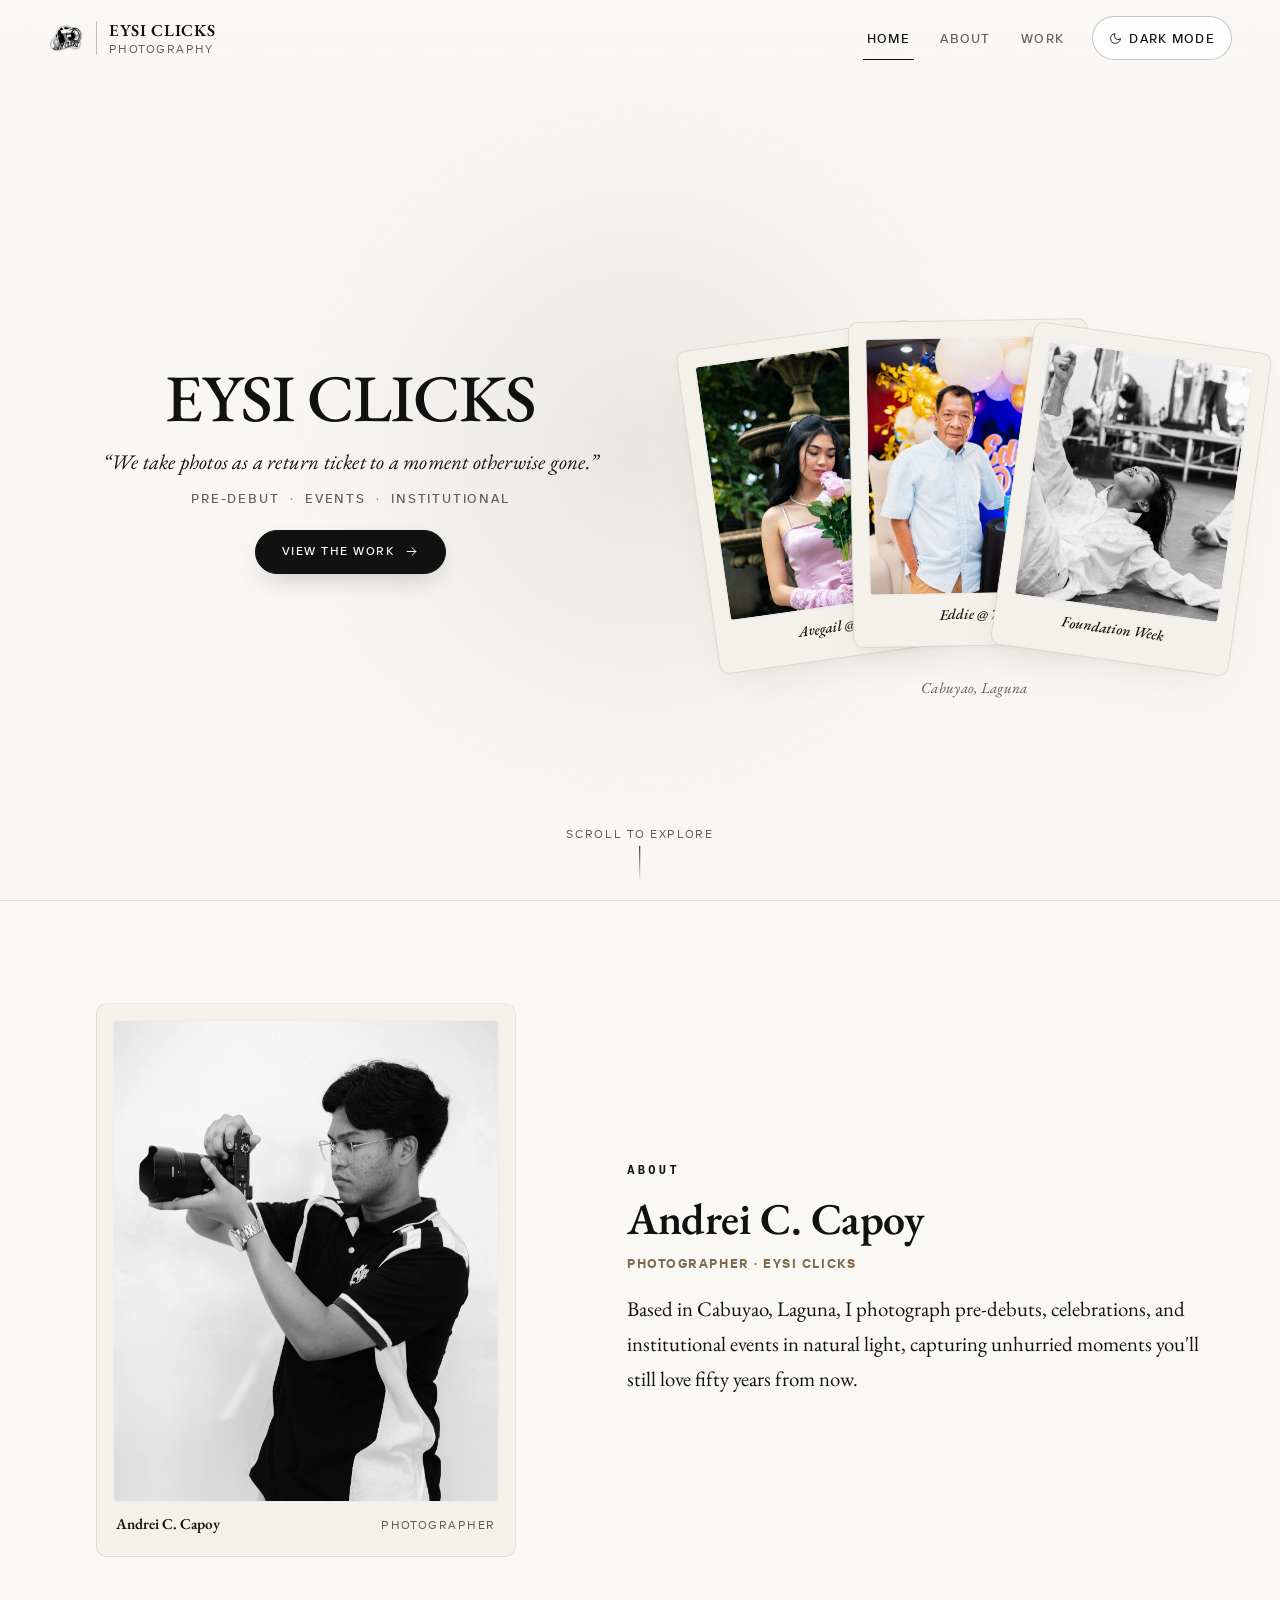
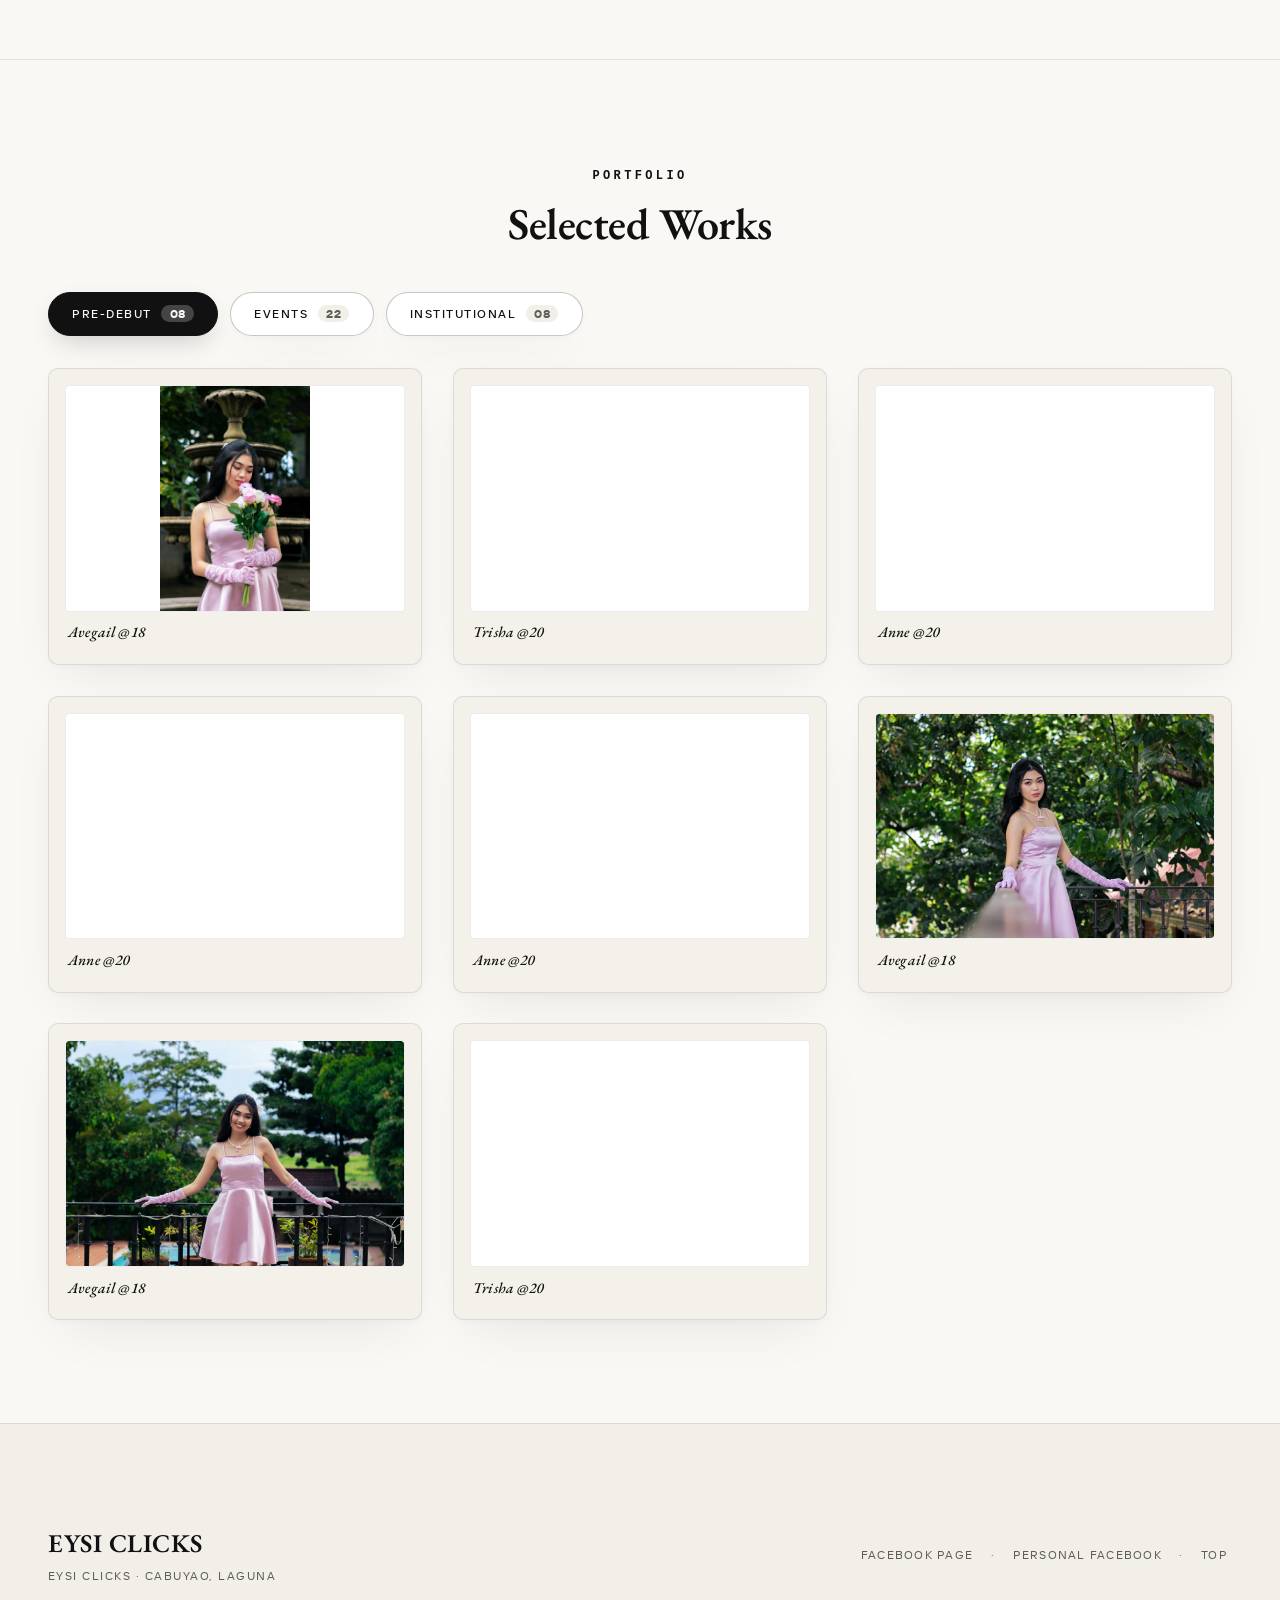
==== commit 7982e73c: "feat: remove plate numbering from archive cards, lightbox caption and loupe label" ====
--- a/index.html
+++ b/index.html
@@ -402,8 +402,6 @@
       </div>
 
       <div class="lightbox-caption" id="lightbox-caption">
-        <span class="lightbox-plate-no" id="lightbox-plate-no">01</span>
-        <span class="lightbox-sep" id="lightbox-sep-1" aria-hidden="true">·</span>
         <span class="lightbox-title" id="lightbox-title">Avegail @ 18</span>
         <span class="lightbox-sep" id="lightbox-sep-2" aria-hidden="true">·</span>
         <span class="lightbox-counter" id="lightbox-counter">01 / 08</span>
--- a/styles.css
+++ b/styles.css
@@ -1974,30 +1974,6 @@
 }
 
 
-/* Archival Plate Header Strip */
-.photo-tag {
-  position: static;
-  opacity: 1;
-  transform: none;
-  font-family: var(--font-interphases);
-  font-size: 0.75rem;
-  font-weight: 500;
-  letter-spacing: 0.12em;
-  color: var(--text-muted);
-  background: transparent;
-  border: none;
-  padding: 0 0 0.55rem 0;
-  display: flex;
-  justify-content: space-between;
-  align-items: center;
-  text-transform: uppercase;
-}
-
-.photo-tag::after {
-  content: '';
-  display: none;
-}
-
 /* Contact Sheet Proof Footer Caption */
 .photo-overlay {
   position: static;
@@ -2318,13 +2294,6 @@
   color: #ffffff;
   pointer-events: none;
   box-shadow: none;
-}
-
-.lightbox-plate-no {
-  font-family: var(--font-mono);
-  font-size: var(--fs-caption);
-  letter-spacing: 0.16em;
-  color: #c5ad8d;
 }
 
 .lightbox-title {
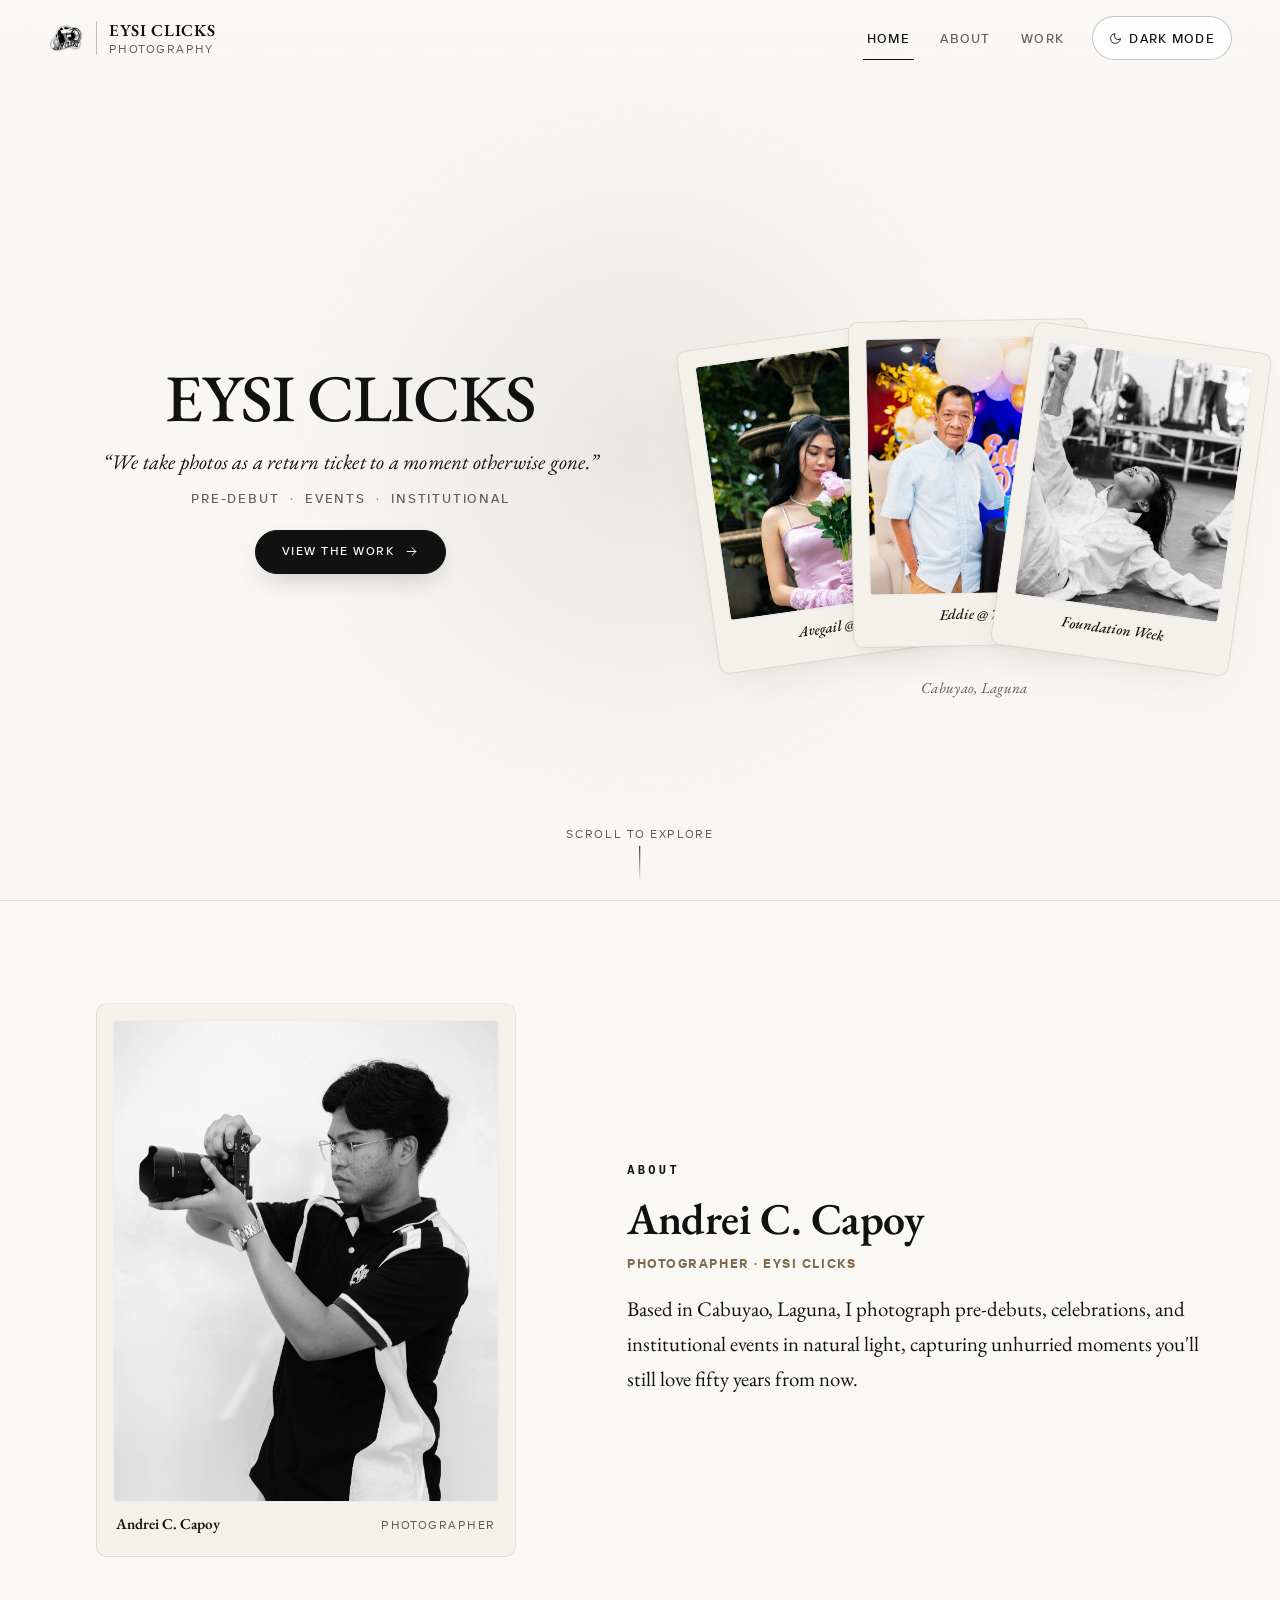
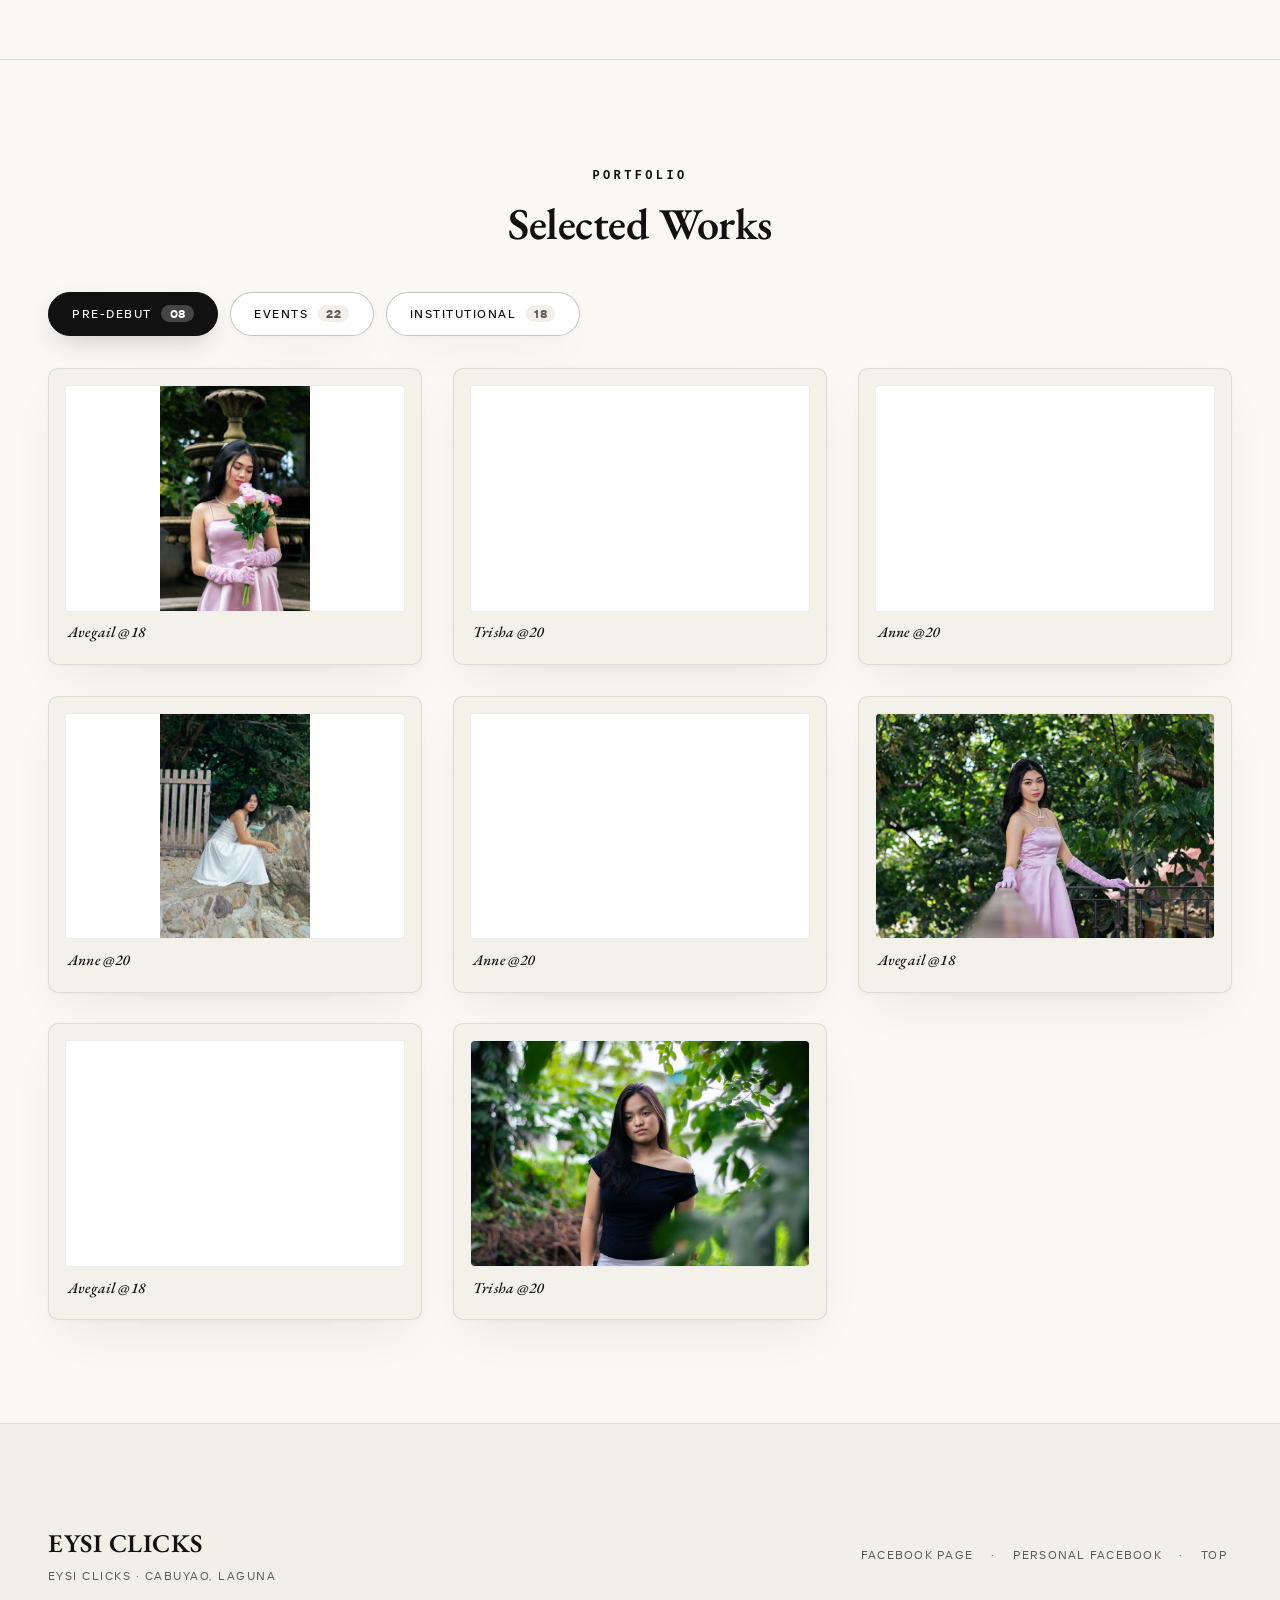
==== commit 19fdabe0: "feat: add Academic Excellence Award photos to Institutional archive" ====
--- a/index.html
+++ b/index.html
@@ -261,7 +261,7 @@
         </button>
         <button type="button" class="cat-tab" id="tab-institutional" data-tab="institutional" role="tab" aria-selected="false" aria-controls="panel-institutional" tabindex="-1">
           <span class="cat-tab-name">Institutional</span>
-          <span class="cat-tab-count" id="count-institutional">08</span>
+          <span class="cat-tab-count" id="count-institutional">18</span>
         </button>
       </div>
 
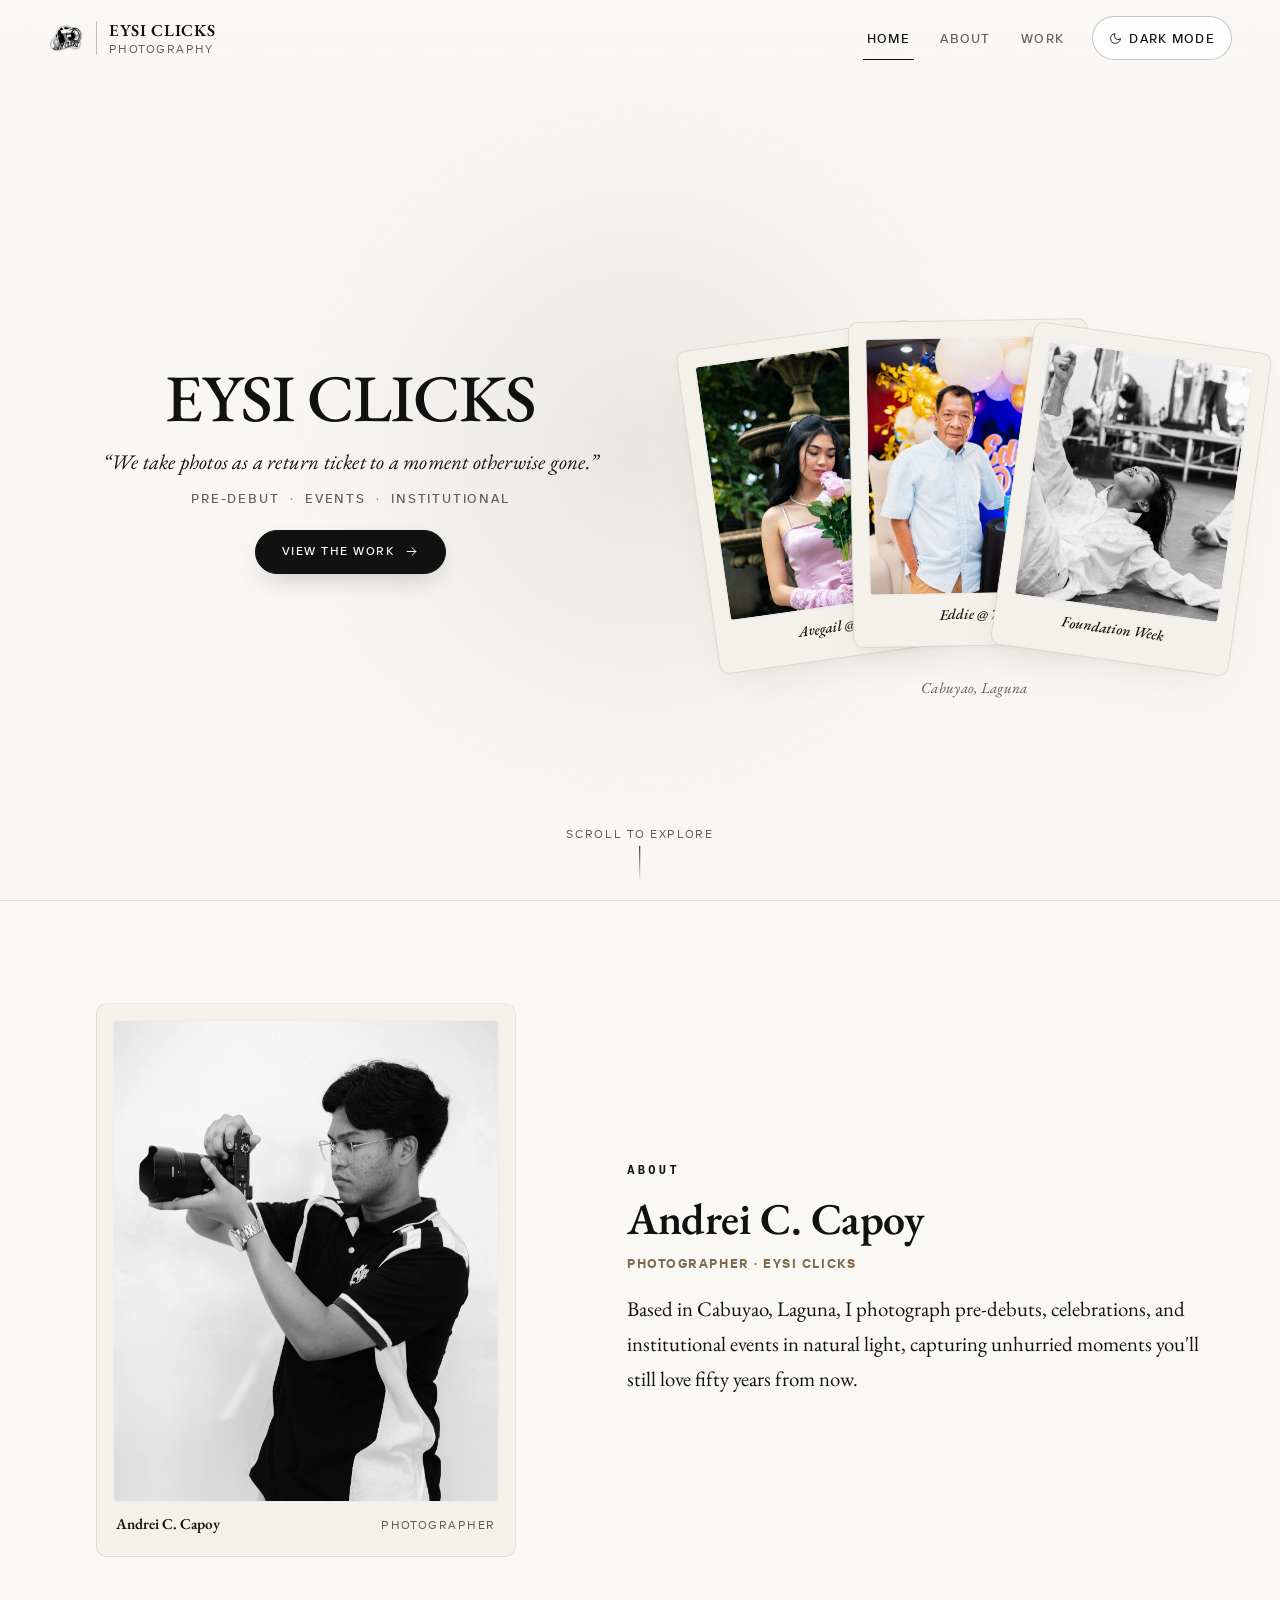
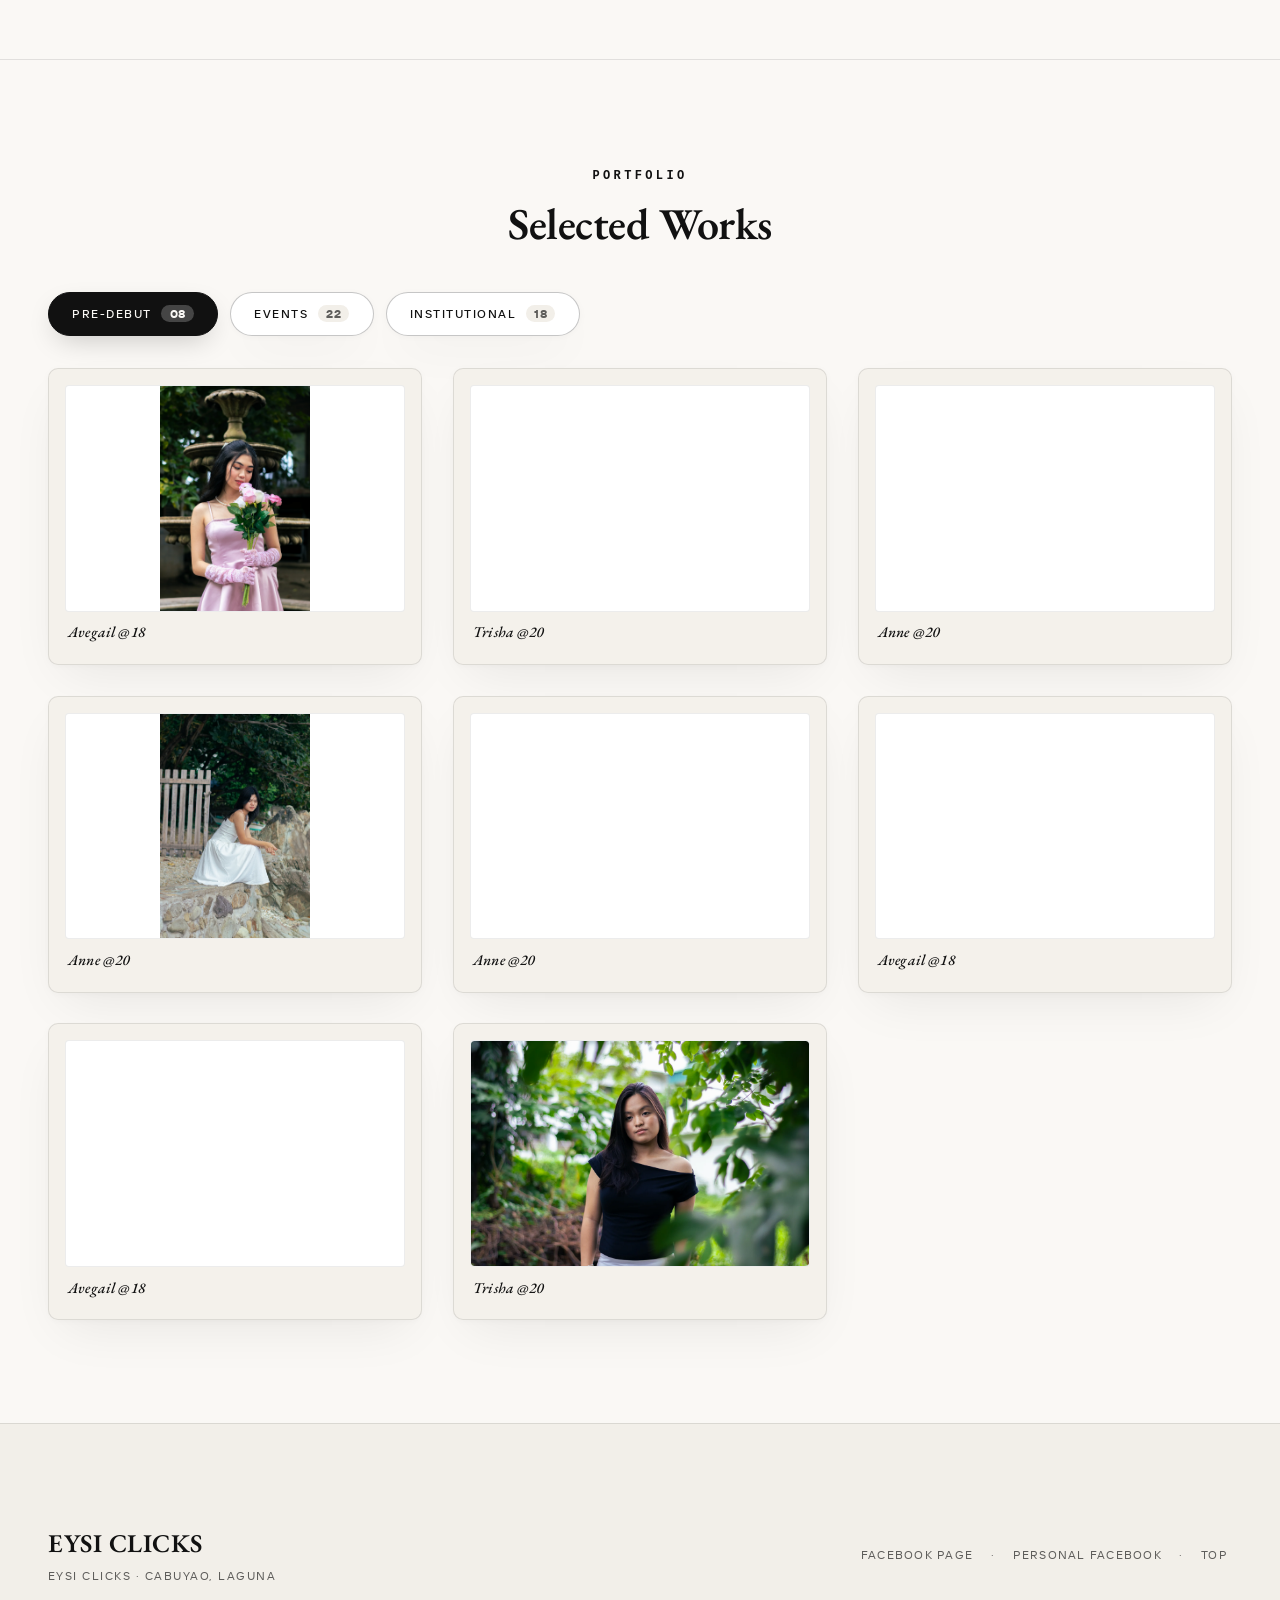
==== commit e7688651: "feat: remove shutter flash on lightbox open; simplify image reveal to a soft fade" ====
--- a/index.html
+++ b/index.html
@@ -108,9 +108,6 @@
     </div>
   </nav>
 
-  <!-- Luminous Shutter Flash Overlay on Lightbox Opening -->
-  <div class="shutter-flash" id="shutter-flash" aria-hidden="true"></div>
-
 
   <main>
 
--- a/styles.css
+++ b/styles.css
@@ -497,24 +497,6 @@
 }
 
 
-/* ── 4c. LUMINOUS FLASH BLOOM ── */
-
-.shutter-flash {
-  position: fixed;
-  inset: 0;
-  background: radial-gradient(circle at center, rgba(255, 255, 255, 0.92) 0%, rgba(248, 246, 240, 0.75) 60%, transparent 100%);
-  z-index: 2000;
-  pointer-events: none;
-  opacity: 0;
-  transition: opacity 0.35s var(--shutter-ease);
-}
-
-.shutter-flash.flash-active {
-  opacity: 1;
-  transition: none;
-}
-
-
 /* ── 5. HERO SECTION ── */
 
 #hero {
@@ -2225,7 +2207,7 @@
   border-radius: 1px;
   box-shadow: inset 0 2px 6px rgba(0, 0, 0, 0.2), 0 1px 3px rgba(0, 0, 0, 0.15);
   transition: transform 0.4s var(--shutter-ease), filter 0.35s ease;
-  animation: photoBloom 0.42s var(--shutter-ease);
+  animation: photoBloom 0.3s ease;
   cursor: zoom-in;
   user-select: none;
   -webkit-user-select: none;
@@ -2372,16 +2354,8 @@
 }
 
 @keyframes photoBloom {
-  0% {
-    opacity: 0.55;
-    transform: scale(0.97);
-    filter: brightness(1.18) blur(2px);
-  }
-  100% {
-    opacity: 1;
-    transform: scale(1);
-    filter: brightness(1) blur(0);
-  }
+  from { opacity: 0; }
+  to   { opacity: 1; }
 }
 
 .lightbox-nav {
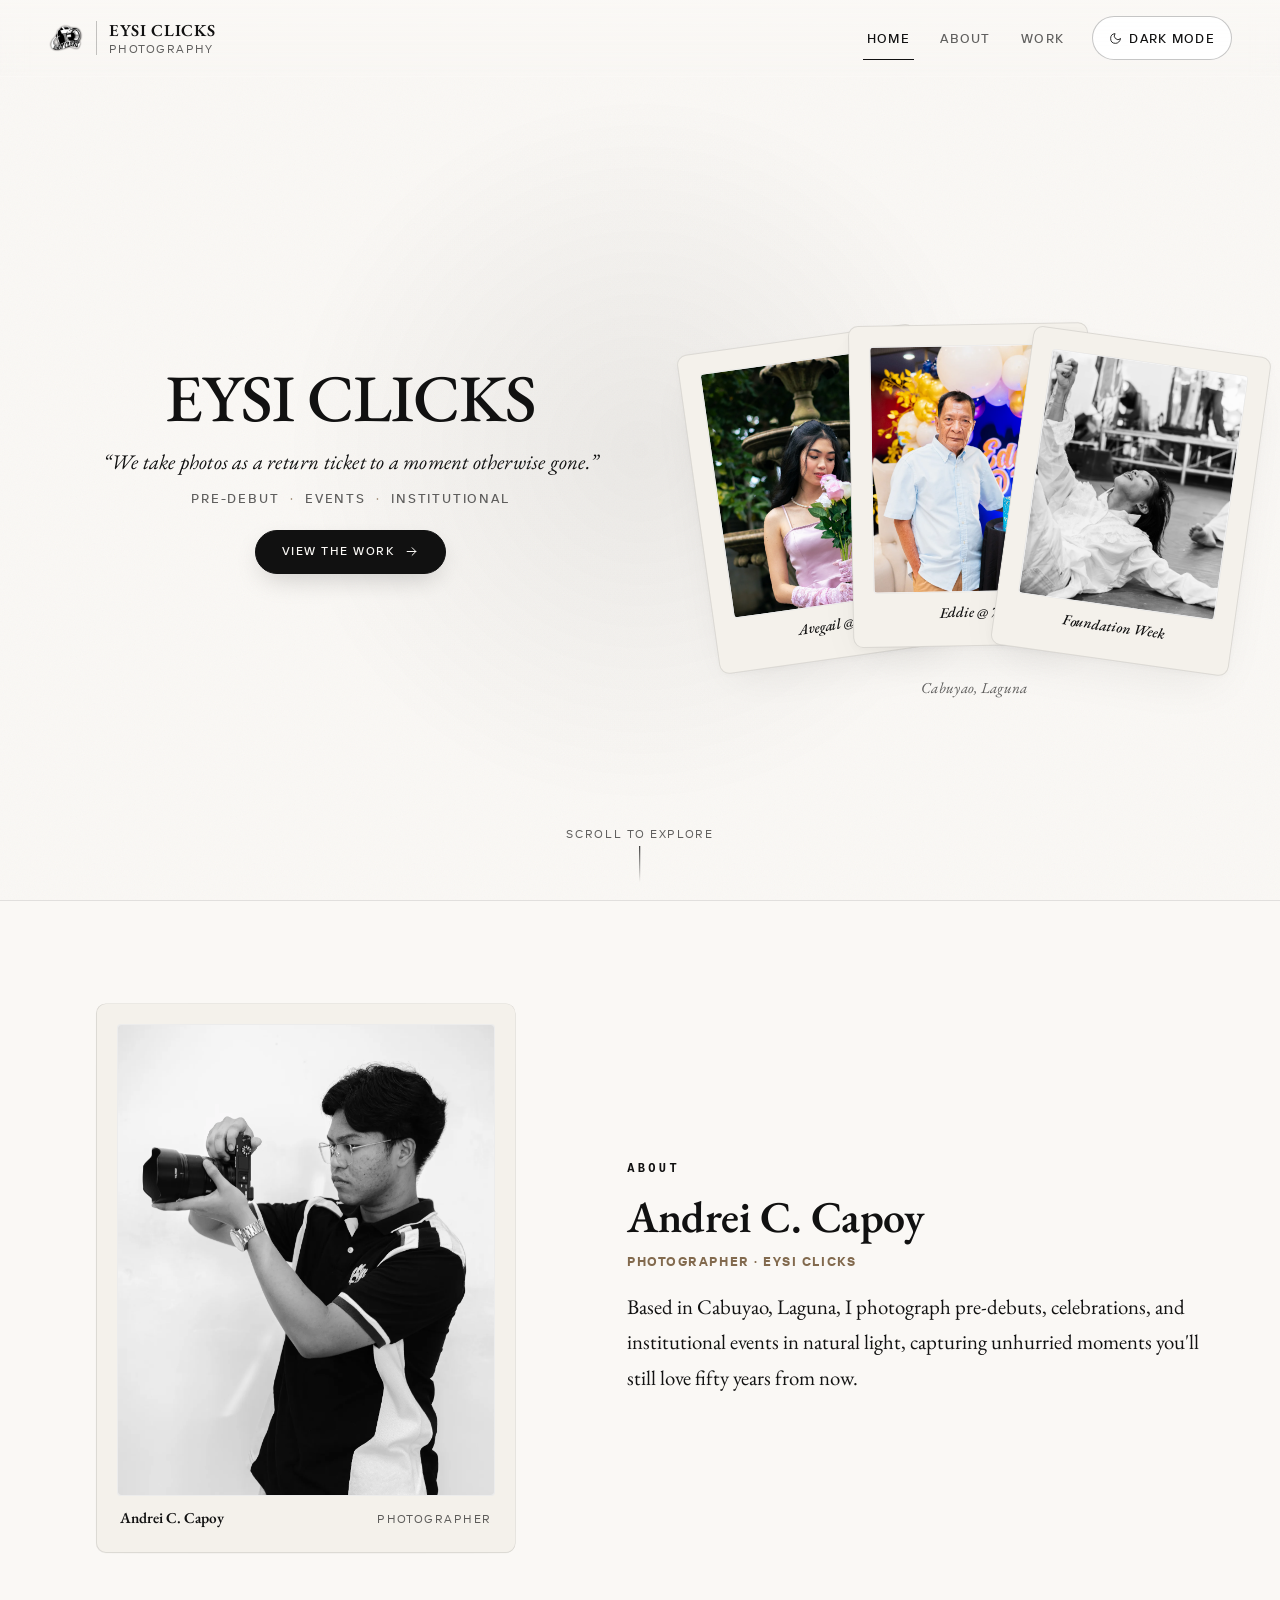
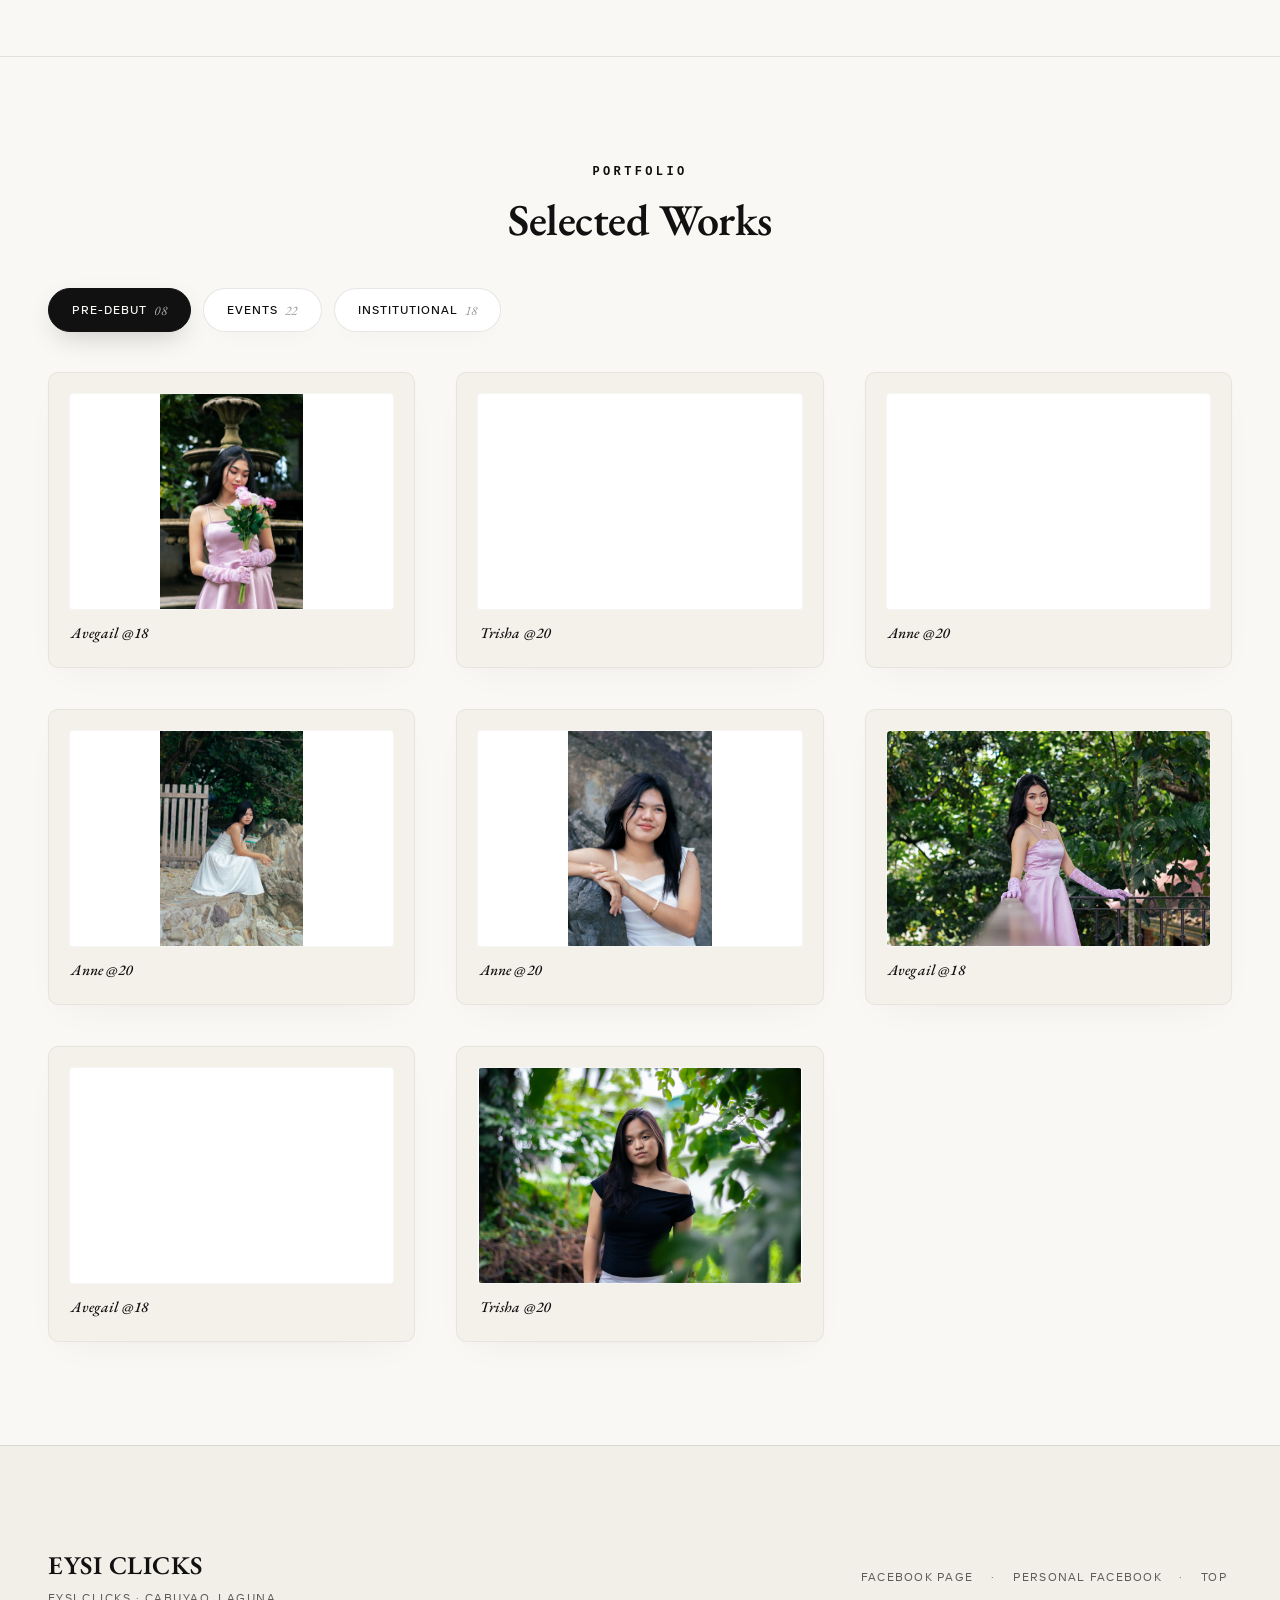
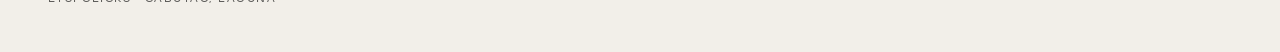
==== commit e13da21f: "style: add breathing room to archive cards and soften pill/lightbox labels (#2 & #3)" ====
--- a/index.html
+++ b/index.html
@@ -359,7 +359,6 @@
     <div class="lightbox-topbar">
       <div class="lightbox-meta-left">
         <span class="lb-badge" id="lightbox-cat-badge">Portfolio</span>
-        <span class="lb-exif" id="lightbox-exif">Natural Light</span>
       </div>
 
       <div class="lightbox-toolbar">
--- a/styles.css
+++ b/styles.css
@@ -107,7 +107,7 @@
   --container-max:      1280px;
   --container-pad:      clamp(1.25rem, 4vw, 3rem);
   --section-pad-y:      clamp(4.5rem, 8vw, 6.5rem);
-  --mat-pad:            1rem 1rem 1.35rem 1rem;
+  --mat-pad:            1.25rem 1.25rem 1.5rem 1.25rem;
   --control-height:     44px;
   --tab-height:         44px;
 
@@ -1702,7 +1702,7 @@
   max-width: var(--container-max);
   width: 100%;
   margin: 0 auto;
-  padding: 0 0 2rem;
+  padding: 0 0 2.5rem;
 }
 
 .cat-tabs {
@@ -1716,14 +1716,14 @@
   display: inline-flex;
   align-items: center;
   justify-content: center;
-  gap: 0.6rem;
+  gap: 0.45rem;
   min-height: var(--control-height);
   padding: 0.72rem 1.45rem;
   font-family: var(--font-interphases);
   font-size: 0.78rem;
   font-weight: 500;
   line-height: 1;
-  letter-spacing: 0.12em;
+  letter-spacing: 0.08em;
   text-transform: uppercase;
   border-radius: var(--radius-pill);
   cursor: pointer;
@@ -1731,10 +1731,10 @@
   white-space: nowrap;
   touch-action: manipulation;
   user-select: none;
-  border: 1px solid var(--border-strong);
+  border: 1px solid var(--border);
   background: var(--surface-elevated);
   color: var(--text);
-  box-shadow: var(--shadow-ambient);
+  box-shadow: 0 10px 28px -14px rgba(0, 0, 0, 0.05);
 }
 
 .cat-tab:focus-visible {
@@ -1751,15 +1751,17 @@
 }
 
 .cat-tab-count {
-  font-family: var(--font-interphases);
-  font-size: 0.72rem;
-  font-weight: 600;
-  letter-spacing: 0.04em;
-  padding: 0.16rem 0.52rem;
-  border-radius: 999px;
-  background: var(--bg2);
-  color: var(--text-muted);
-  transition: background 0.3s, color 0.3s;
+  font-family: var(--font-garamond);
+  font-style: italic;
+  font-size: 0.82rem;
+  font-weight: 400;
+  letter-spacing: 0.01em;
+  padding: 0;
+  border-radius: 0;
+  background: transparent;
+  color: var(--text-subtle);
+  opacity: 0.72;
+  transition: color 0.3s, opacity 0.3s;
 }
 
 /* Active Pill Category Tab (mirrors .btn-editorial-primary) */
@@ -1771,13 +1773,15 @@
 }
 
 .cat-tab.active .cat-tab-count {
-  background: rgba(255, 255, 255, 0.22);
+  background: transparent;
   color: var(--bg);
+  opacity: 0.68;
 }
 
 html[data-theme="dark"] .cat-tab.active .cat-tab-count {
-  background: rgba(0, 0, 0, 0.35);
+  background: transparent;
   color: var(--bg);
+  opacity: 0.68;
 }
 
 .cat-tab:not(.active):hover {
@@ -1865,9 +1869,9 @@
 
 /* Modern CSS Grid Proof Archive Layout */
 .photo-grid {
-  --gap: clamp(1.2rem, 2.4vw, 2rem);
+  --gap: clamp(1.75rem, 3.2vw, 2.75rem);
   display: grid;
-  grid-template-columns: repeat(auto-fill, minmax(280px, 1fr));
+  grid-template-columns: repeat(auto-fill, minmax(300px, 1fr));
   gap: var(--gap);
   width: 100%;
 }
@@ -1875,7 +1879,7 @@
 @media (max-width: 480px) {
   .photo-grid {
     grid-template-columns: 1fr;
-    --gap: 1.25rem;
+    --gap: 1.75rem;
   }
 }
 
@@ -1890,10 +1894,10 @@
   cursor: pointer;
   border-radius: var(--radius-mat);
   background: var(--surface-mat);
-  border: 1px solid var(--border);
+  border: 1px solid rgba(17, 17, 17, 0.055);
   touch-action: manipulation;
   -webkit-tap-highlight-color: transparent;
-  box-shadow: var(--shadow-ambient);
+  box-shadow: 0 14px 38px -16px rgba(0, 0, 0, 0.055), 0 1px 4px rgba(0, 0, 0, 0.02);
   opacity: 0;
   transform: translateY(16px);
   transition:
@@ -1903,15 +1907,25 @@
     box-shadow 0.35s ease;
 }
 
+html[data-theme="dark"] .photo-item {
+  border-color: rgba(244, 241, 234, 0.065);
+  box-shadow: 0 18px 44px -16px rgba(0, 0, 0, 0.45), 0 2px 8px rgba(0, 0, 0, 0.25);
+}
+
 .photo-item.is-revealed {
   opacity: 1;
   transform: translateY(0);
 }
 
 .photo-item:hover {
-  border-color: var(--border-strong);
-  box-shadow: var(--shadow-elevated);
+  border-color: rgba(17, 17, 17, 0.13);
+  box-shadow: 0 22px 52px -16px rgba(0, 0, 0, 0.095), 0 2px 8px rgba(0, 0, 0, 0.03);
   transform: translateY(-2px);
+}
+
+html[data-theme="dark"] .photo-item:hover {
+  border-color: rgba(244, 241, 234, 0.16);
+  box-shadow: 0 26px 60px -14px rgba(0, 0, 0, 0.65), 0 4px 14px rgba(0, 0, 0, 0.35);
 }
 
 .photo-item picture {
@@ -1922,12 +1936,12 @@
   aspect-ratio: 3 / 2;
   overflow: hidden;
   background: var(--surface);
-  border: 1px solid rgba(17, 17, 17, 0.08);
+  border: 1px solid rgba(17, 17, 17, 0.04);
   border-radius: var(--radius-photo);
 }
 
 html[data-theme="dark"] .photo-item picture {
-  border-color: rgba(255, 255, 255, 0.09);
+  border-color: rgba(255, 255, 255, 0.05);
 }
 
 .photo-item img {
@@ -1963,7 +1977,7 @@
   background: transparent;
   display: flex;
   flex-direction: column;
-  padding: 0.65rem 0.2rem 0;
+  padding: 0.8rem 0.15rem 0;
 }
 
 .photo-label {
@@ -2072,28 +2086,15 @@
 }
 
 .lb-badge {
-  font-family: var(--font-mono);
-  font-size: var(--fs-eyebrow);
-  font-weight: 700;
-  letter-spacing: 0.16em;
-  padding: 0.22rem 0.6rem;
-  border-radius: 2px;
-  background: rgba(255, 255, 255, 0.12);
-  border: 1px solid rgba(255, 255, 255, 0.2);
-  color: #ffffff;
-  text-transform: uppercase;
-}
-
-.lb-exif {
-  font-family: var(--font-mono);
-  font-size: var(--fs-caption);
-  letter-spacing: 0.16em;
-  color: rgba(255, 255, 255, 0.55);
-  text-transform: uppercase;
-}
-
-@media (max-width: 768px) {
-  .lb-exif { display: none; }
+  font-family: var(--font-garamond);
+  font-style: italic;
+  font-size: 1.02rem;
+  font-weight: 400;
+  letter-spacing: 0.02em;
+  padding: 0;
+  border: none;
+  background: transparent;
+  color: rgba(255, 255, 255, 0.78);
 }
 
 .lightbox-toolbar {
@@ -2109,13 +2110,12 @@
   height: 44px;
   padding: 0 1rem;
   border-radius: 999px;
-  border: 1px solid rgba(255, 255, 255, 0.2);
-  background: rgba(24, 24, 28, 0.85);
-  color: rgba(255, 255, 255, 0.85);
-  font-family: var(--font-mono);
+  border: 1px solid rgba(255, 255, 255, 0.12);
+  background: rgba(24, 24, 28, 0.65);
+  color: rgba(255, 255, 255, 0.78);
+  font-family: var(--font-interphases);
   font-size: var(--fs-caption);
-  letter-spacing: 0.14em;
-  text-transform: uppercase;
+  letter-spacing: 0.02em;
   cursor: pointer;
   transition: all 0.22s var(--shutter-ease);
 }
@@ -2187,14 +2187,15 @@
 }
 
 .lightbox-frame-wrap::after {
-  content: 'EYSI CLICKS · PHOTOGRAPHY';
+  content: 'EYSI CLICKS';
   position: absolute;
   bottom: clamp(7px, 1.1vw, 14px);
   right: clamp(14px, 2.5vw, 32px);
-  font-family: var(--font-mono);
-  font-size: var(--fs-eyebrow);
-  letter-spacing: 0.22em;
-  color: rgba(17, 17, 17, 0.48);
+  font-family: var(--font-garamond);
+  font-style: italic;
+  font-size: var(--fs-caption);
+  letter-spacing: 0.03em;
+  color: rgba(17, 17, 17, 0.36);
 }
 
 .lightbox-img {
@@ -2292,10 +2293,10 @@
 }
 
 .lightbox-counter {
-  font-family: var(--font-mono);
-  font-size: var(--fs-caption);
-  letter-spacing: 0.14em;
-  color: rgba(255, 255, 255, 0.62);
+  font-family: var(--font-garamond);
+  font-size: 0.88rem;
+  letter-spacing: 0.03em;
+  color: rgba(255, 255, 255, 0.56);
 }
 
 /* Lightbox Filmstrip Thumbnail Scrubber */
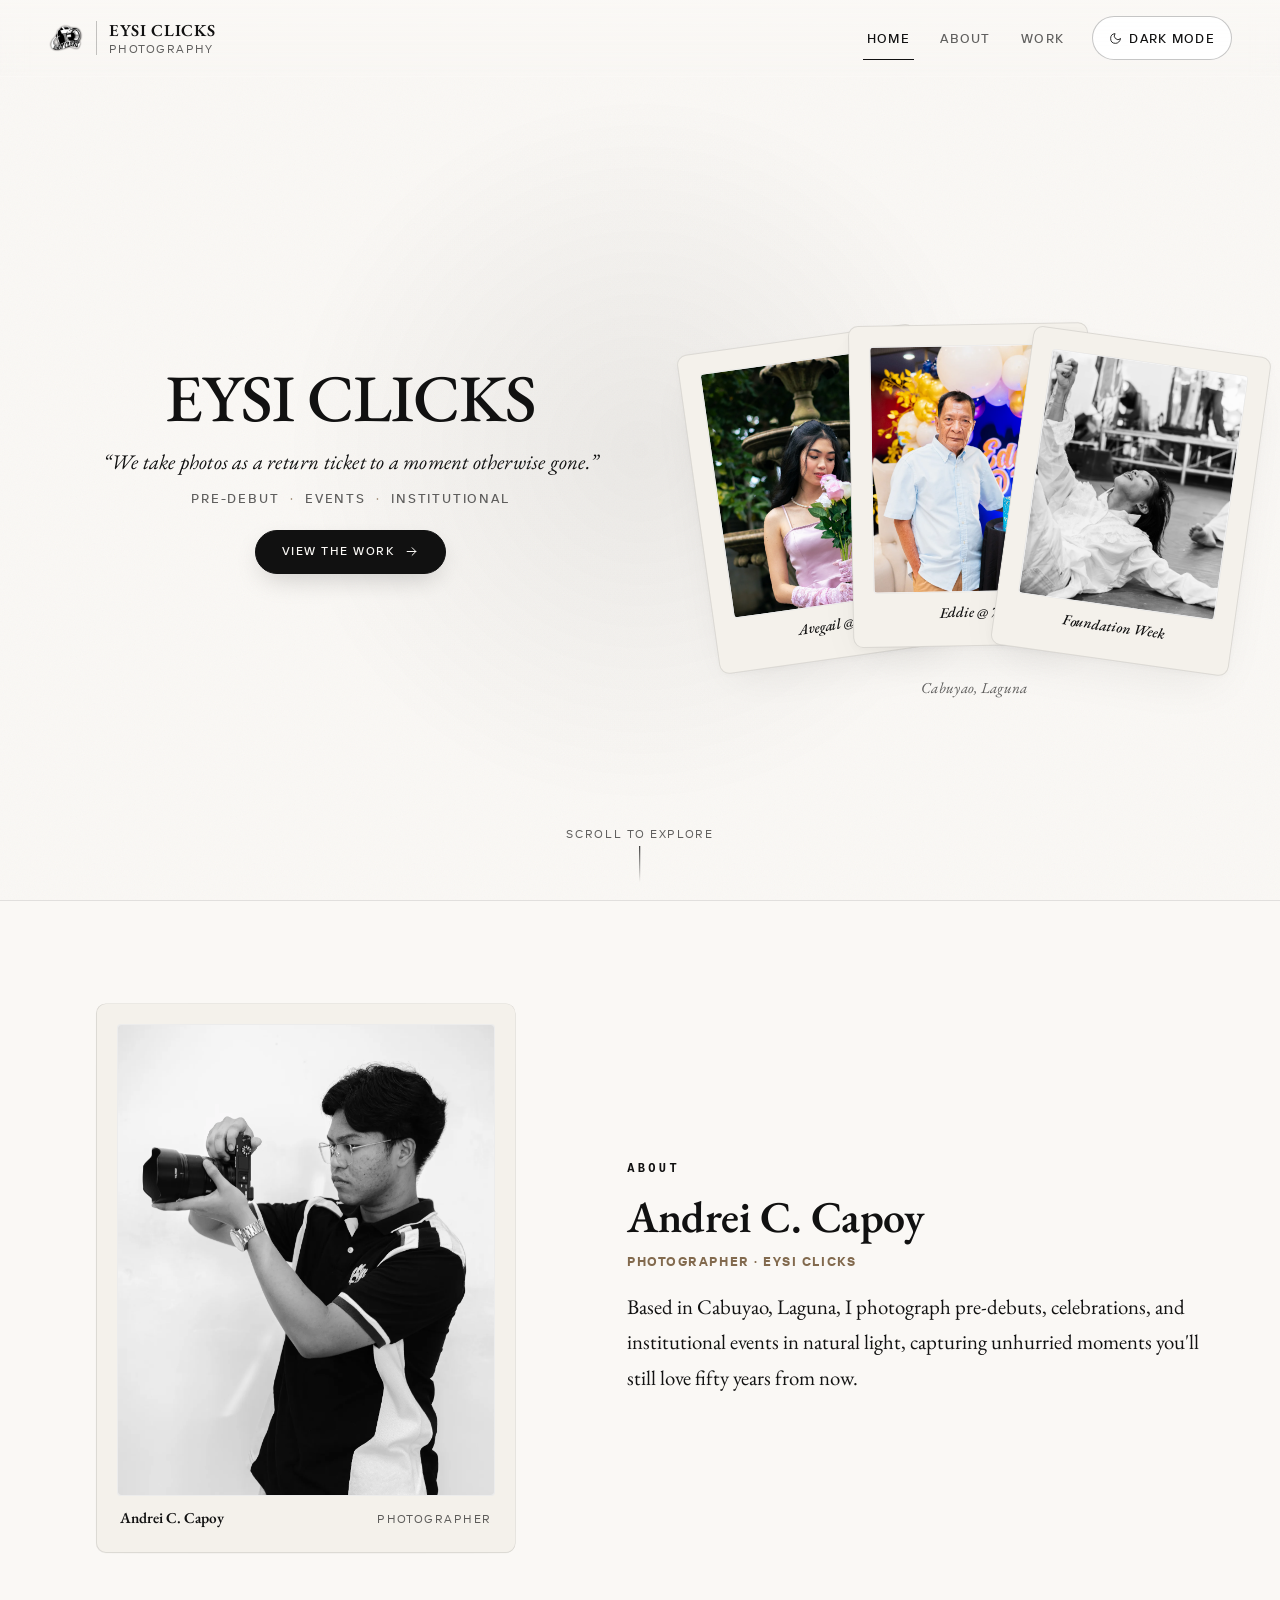
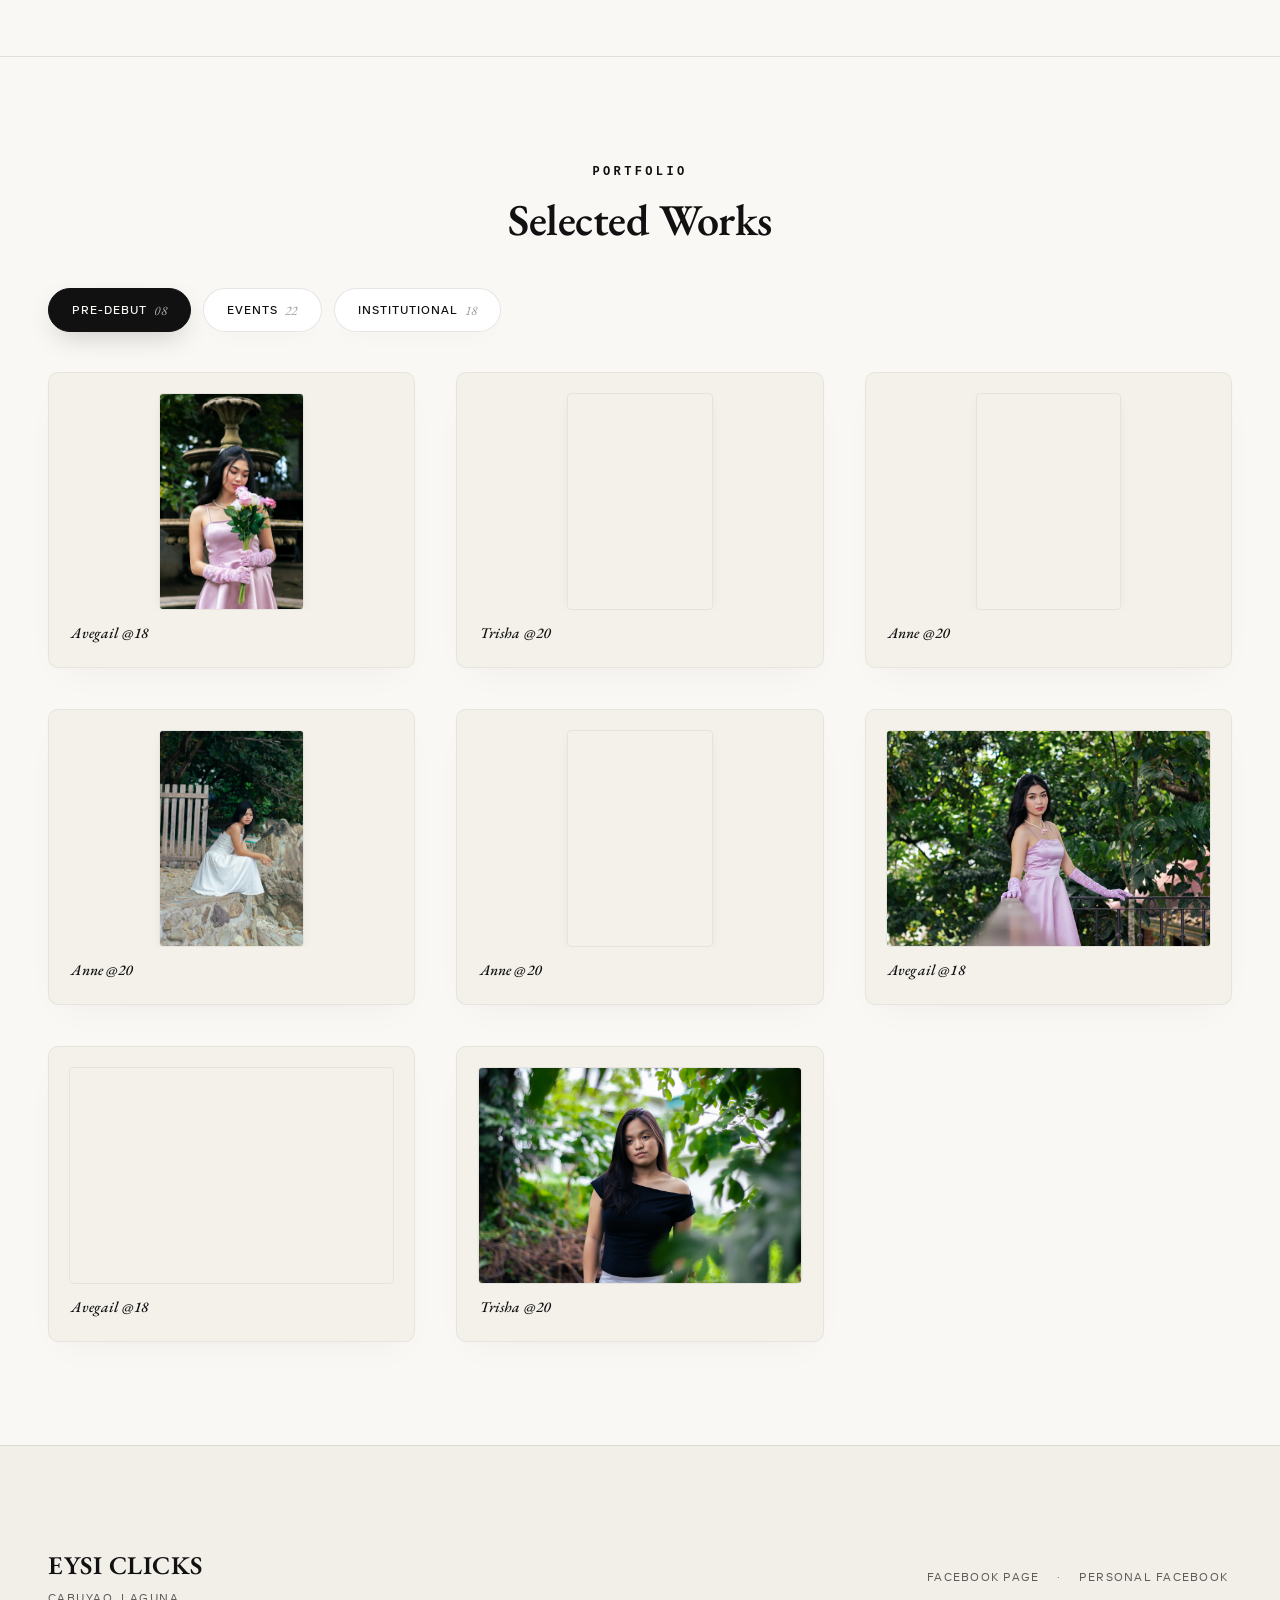
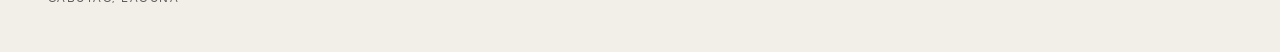
==== commit 1d047ccb: "fix(footer): remove duplicate EYSI CLICKS subtitle prefix and redundant inline TOP link" ====
--- a/index.html
+++ b/index.html
@@ -332,15 +332,13 @@
     <div class="footer-colophon">
       <div class="footer-brand-col">
         <div class="logo-ft">EYSI CLICKS</div>
-        <p>EYSI CLICKS · Cabuyao, Laguna</p>
+        <p>Cabuyao, Laguna</p>
       </div>
 
       <div class="ft-socials" aria-label="Social links">
         <a href="https://www.facebook.com/profile.php?id=61564911851468" target="_blank" rel="noopener noreferrer" class="ft-link">Facebook Page</a>
         <span class="ft-sep" aria-hidden="true">·</span>
         <a href="https://www.facebook.com/Barneylooo/" target="_blank" rel="noopener noreferrer" class="ft-link">Personal Facebook</a>
-        <span class="ft-sep" aria-hidden="true">·</span>
-        <a href="#hero" class="ft-link">TOP</a>
       </div>
     </div>
   </footer>
--- a/styles.css
+++ b/styles.css
@@ -1935,24 +1935,21 @@
   width: 100%;
   aspect-ratio: 3 / 2;
   overflow: hidden;
-  background: var(--surface);
-  border: 1px solid rgba(17, 17, 17, 0.04);
+  background: transparent;
   border-radius: var(--radius-photo);
 }
 
-html[data-theme="dark"] .photo-item picture {
-  border-color: rgba(255, 255, 255, 0.05);
-}
-
 .photo-item img {
-  width: 100%;
+  width: auto;
   height: 100%;
   max-width: 100%;
   max-height: 100%;
   aspect-ratio: auto;
   object-fit: contain;
   object-position: center center;
-  border-radius: calc(var(--radius-photo) - 1px);
+  border-radius: var(--radius-photo);
+  border: 1px solid rgba(17, 17, 17, 0.06);
+  box-shadow: 0 4px 14px -4px rgba(0, 0, 0, 0.08);
   display: block;
   transform: translateZ(0);
   opacity: 0;
@@ -1960,12 +1957,17 @@
   filter: brightness(0.98) contrast(1.02);
 }
 
+html[data-theme="dark"] .photo-item img {
+  border-color: rgba(255, 255, 255, 0.08);
+  box-shadow: 0 6px 18px -4px rgba(0, 0, 0, 0.45);
+}
+
 .photo-item img.is-loaded {
   opacity: 1;
 }
 
 .photo-item:hover img {
-  transform: scale(1.025);
+  transform: scale(1.015);
   filter: brightness(1.01) contrast(1.03);
 }
 
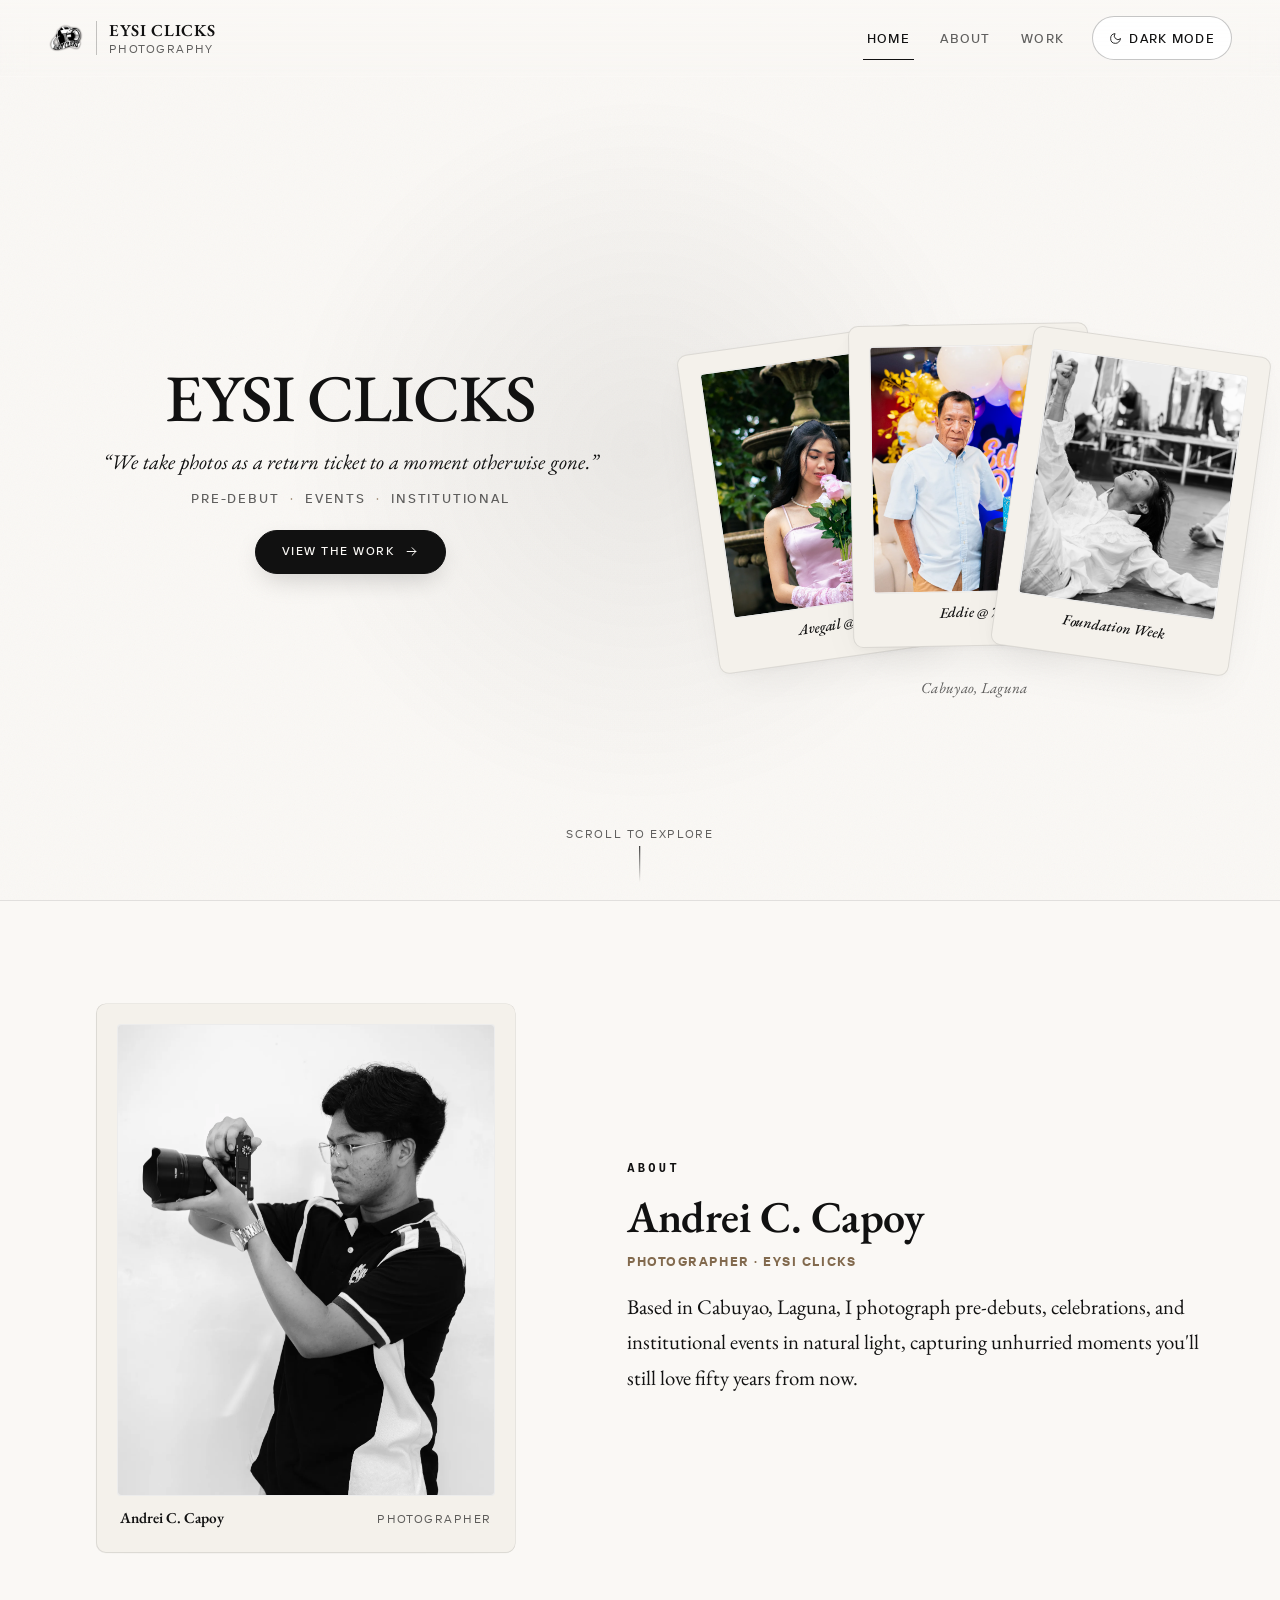
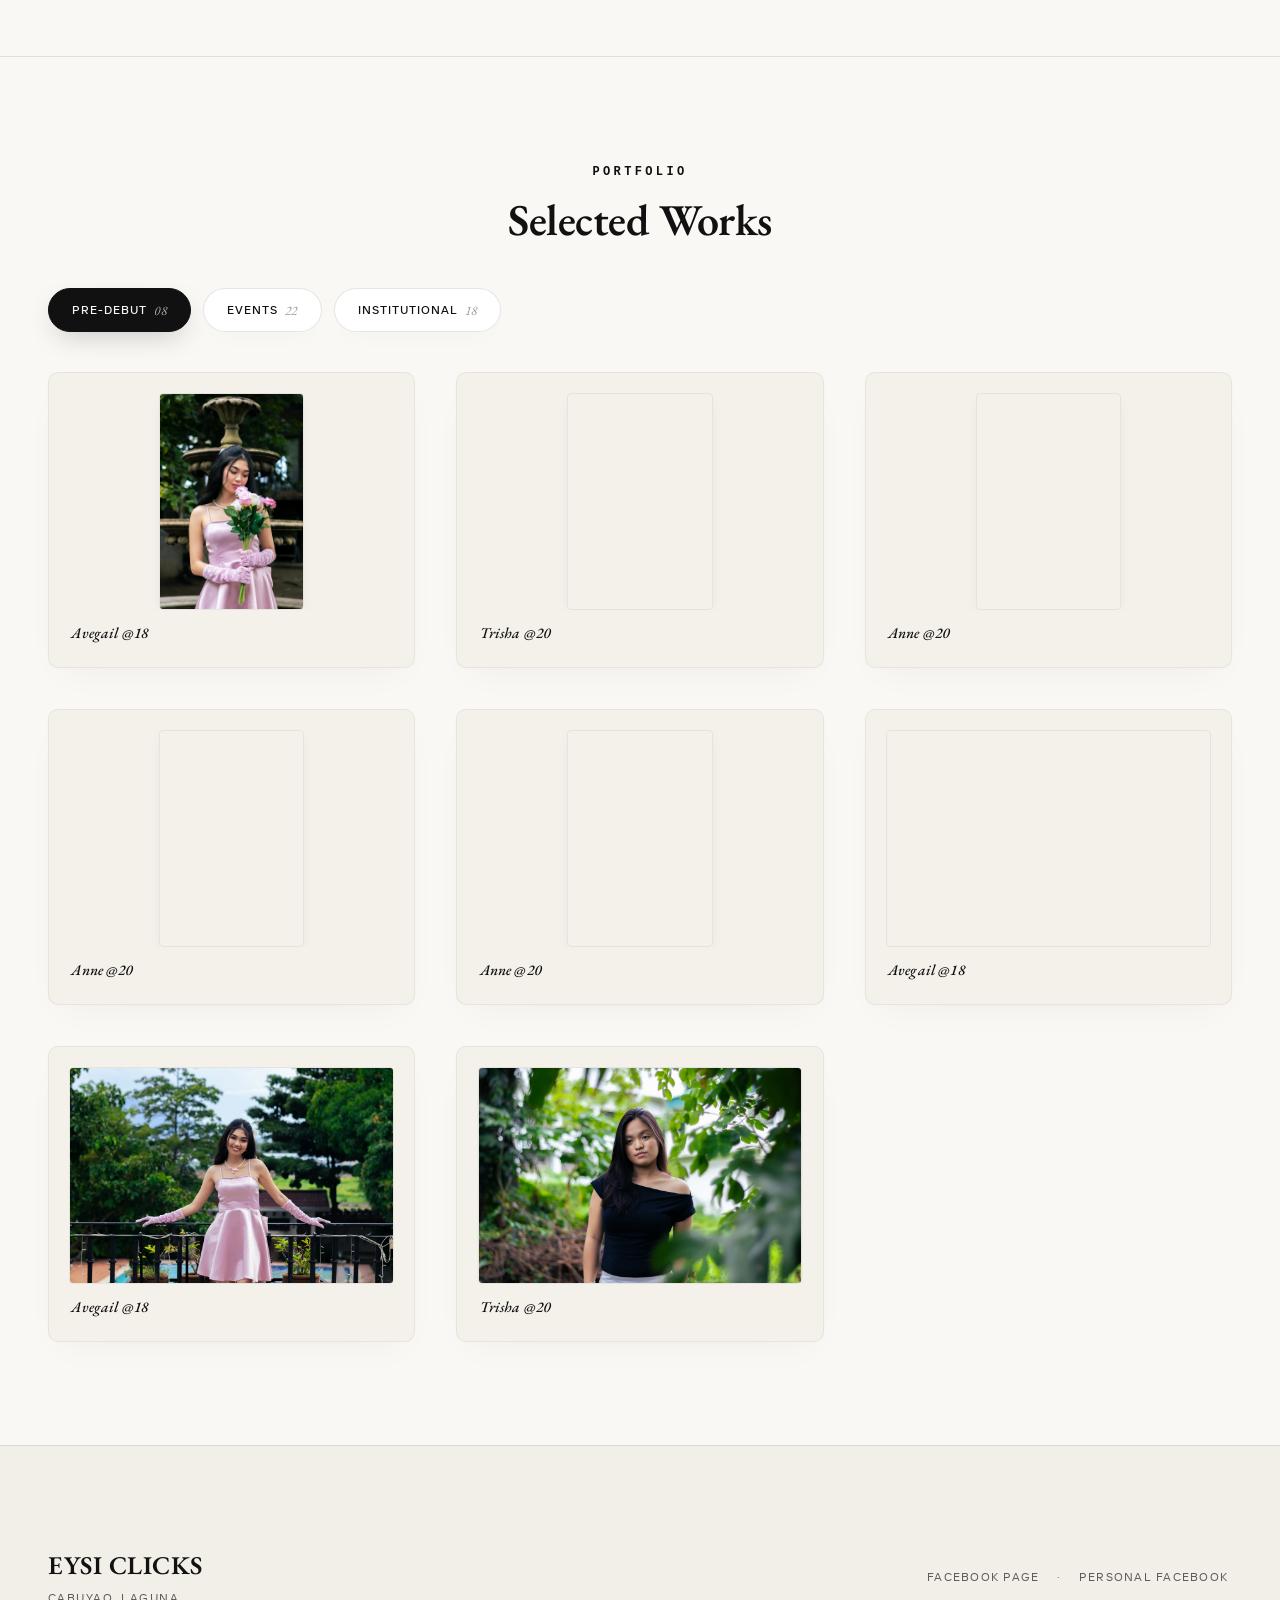
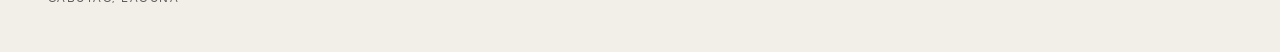
==== commit 1d57ed2e: "feat(lightbox): responsive print sizing, contained mat zoom/pan, and non-overlapping tablet/mobile n" ====
--- a/index.html
+++ b/index.html
@@ -391,7 +391,9 @@
 
     <div class="lightbox-stage">
       <div class="lightbox-frame-wrap" id="lightbox-frame-wrap">
-        <img class="lightbox-img" id="lightbox-img" src="predebut/portrait/EYSI-2-22.jpg" alt="Featured photograph — Avegail @ 18" title="Click to zoom or inspect detail" width="1600" height="1066" decoding="async">
+        <div class="lightbox-mat-viewport">
+          <img class="lightbox-img" id="lightbox-img" src="predebut/portrait/EYSI-2-22.jpg" alt="Featured photograph — Avegail @ 18" title="Click to zoom or inspect detail" width="1600" height="1066" decoding="async">
+        </div>
         <div class="lightbox-slideshow-bar" id="lightbox-slideshow-bar" aria-hidden="true"></div>
       </div>
 
--- a/styles.css
+++ b/styles.css
@@ -2055,7 +2055,7 @@
   flex-direction: column;
   align-items: center;
   justify-content: center;
-  padding: 4.2rem 1.5rem 1.25rem;
+  padding: 3.8rem 1.5rem 1rem;
 }
 
 .lightbox.open {
@@ -2172,8 +2172,8 @@
   align-items: center;
   position: relative;
   max-width: 92vw;
-  max-height: 86vh;
-  max-height: 86dvh;
+  max-height: 90vh;
+  max-height: 90dvh;
 }
 
 /* Museum Passe-Partout Mat Wrapper (Permanent Default) */
@@ -2183,7 +2183,7 @@
   align-items: center;
   justify-content: center;
   border-radius: 2px;
-  padding: clamp(14px, 2.5vw, 32px) clamp(14px, 2.5vw, 32px) clamp(26px, 3.5vw, 46px);
+  padding: clamp(14px, 2.2vw, 28px) clamp(14px, 2.2vw, 28px) clamp(26px, 3.2vw, 42px);
   background: #faf8f5;
   box-shadow: 0 30px 100px rgba(0, 0, 0, 0.95), inset 0 0 0 1px rgba(17, 17, 17, 0.12);
 }
@@ -2191,8 +2191,8 @@
 .lightbox-frame-wrap::after {
   content: 'EYSI CLICKS';
   position: absolute;
-  bottom: clamp(7px, 1.1vw, 14px);
-  right: clamp(14px, 2.5vw, 32px);
+  bottom: clamp(7px, 1.1vw, 13px);
+  right: clamp(14px, 2.2vw, 28px);
   font-family: var(--font-garamond);
   font-style: italic;
   font-size: var(--fs-caption);
@@ -2200,15 +2200,24 @@
   color: rgba(17, 17, 17, 0.36);
 }
 
+.lightbox-mat-viewport {
+  position: relative;
+  display: flex;
+  align-items: center;
+  justify-content: center;
+  overflow: hidden;
+  border-radius: 1px;
+  box-shadow: inset 0 2px 6px rgba(0, 0, 0, 0.2), 0 1px 3px rgba(0, 0, 0, 0.15);
+}
+
 .lightbox-img {
   width: auto;
   height: auto;
-  max-width: 88vw;
-  max-height: 58vh;
-  max-height: 58dvh;
+  max-width: calc(100vw - 11rem);
+  max-height: 67vh;
+  max-height: 67dvh;
   object-fit: contain;
   border-radius: 1px;
-  box-shadow: inset 0 2px 6px rgba(0, 0, 0, 0.2), 0 1px 3px rgba(0, 0, 0, 0.15);
   transition: transform 0.4s var(--shutter-ease), filter 0.35s ease;
   animation: photoBloom 0.3s ease;
   cursor: zoom-in;
@@ -2303,13 +2312,13 @@
 
 /* Lightbox Filmstrip Thumbnail Scrubber */
 .lightbox-filmstrip {
-  margin-top: 0.65rem;
-  display: flex;
-  align-items: center;
-  gap: 0.42rem;
-  max-width: min(88vw, 680px);
+  margin-top: 0.5rem;
+  display: flex;
+  align-items: center;
+  gap: 0.4rem;
+  max-width: min(88vw, 640px);
   overflow-x: auto;
-  padding: 0.3rem 0.5rem;
+  padding: 0.25rem 0.5rem;
   scrollbar-width: thin;
   scrollbar-color: rgba(255, 255, 255, 0.25) transparent;
   scroll-behavior: smooth;
@@ -2323,15 +2332,15 @@
 }
 
 .filmstrip-thumb {
-  width: 44px;
-  height: 44px;
+  width: 38px;
+  height: 38px;
   flex-shrink: 0;
   border-radius: 2px;
-  border: 1px solid rgba(255, 255, 255, 0.2);
+  border: 1px solid rgba(255, 255, 255, 0.16);
   background: #111111;
   overflow: hidden;
   cursor: pointer;
-  opacity: 0.45;
+  opacity: 0.36;
   padding: 0;
   transition: opacity 0.25s, border-color 0.25s, transform 0.25s var(--shutter-ease);
 }
@@ -2352,8 +2361,8 @@
 .filmstrip-thumb.active {
   opacity: 1;
   border-color: #ffffff;
-  box-shadow: 0 0 12px rgba(255, 255, 255, 0.4);
-  transform: scale(1.08);
+  box-shadow: 0 0 10px rgba(255, 255, 255, 0.35);
+  transform: scale(1.06);
 }
 
 @keyframes photoBloom {
@@ -2365,6 +2374,7 @@
   position: absolute;
   top: 50%;
   transform: translateY(-50%);
+  z-index: 15;
   width: 46px;
   height: 46px;
   border-radius: 50%;
@@ -2395,36 +2405,93 @@
 .lightbox-prev { left: 1.5rem; }
 .lightbox-next { right: 1.5rem; }
 
-@media (max-width: 640px) {
+@media (max-width: 960px) and (min-height: 521px) {
   .lightbox {
-    padding: 3.8rem 0.5rem 0.8rem;
+    padding: 3.8rem 1rem 1rem;
+  }
+  .lightbox.open {
+    display: grid;
+    grid-template-columns: 1fr auto auto 1fr;
+    grid-template-rows: auto auto;
+    align-content: center;
+    justify-items: center;
+    row-gap: 0.85rem;
+    column-gap: 1rem;
+  }
+  .lightbox-stage {
+    grid-column: 1 / -1;
+    grid-row: 1;
+    max-width: 94vw;
+  }
+  .lightbox-img {
+    max-width: calc(92vw - 36px);
+    max-height: 62vh;
+    max-height: 62dvh;
+  }
+  .lightbox-nav {
+    position: static;
+    transform: none;
+    width: 44px;
+    height: 44px;
+  }
+  .lightbox-nav:hover {
+    transform: scale(1.06);
+  }
+  .lightbox-prev {
+    grid-column: 2;
+    grid-row: 2;
+  }
+  .lightbox-next {
+    grid-column: 3;
+    grid-row: 2;
+  }
+}
+
+@media (max-width: 640px) and (min-height: 521px) {
+  .lightbox {
+    padding: 3.6rem 0.65rem 0.85rem;
   }
   .lightbox-topbar {
     padding: 0.75rem 0.85rem;
   }
+  .lightbox-frame-wrap {
+    padding: 10px 10px 26px;
+  }
+  .lightbox-frame-wrap::after {
+    bottom: 6px;
+    right: 10px;
+    font-size: 0.72rem;
+  }
   .lightbox-img {
-    max-width: 86vw;
-    max-height: 56vh;
-    max-height: 56dvh;
-  }
-  .lightbox-nav {
-    width: 44px;
-    height: 44px;
-  }
-  .lightbox-prev { left: 0.5rem; }
-  .lightbox-next { right: 0.5rem; }
+    max-width: calc(94vw - 20px);
+    max-height: 58vh;
+    max-height: 58dvh;
+  }
+  .filmstrip-thumb {
+    width: 34px;
+    height: 34px;
+  }
 }
 
 @media (orientation: landscape) and (max-height: 520px) {
   .lightbox {
-    padding: 3.2rem 0.5rem 0.4rem;
+    padding: 3.1rem 0.5rem 0.4rem;
   }
   .lightbox-topbar {
     padding: 0.4rem 1rem;
   }
+  .lightbox-frame-wrap {
+    padding: 8px 8px 20px;
+  }
+  .lightbox-frame-wrap::after {
+    bottom: 3px;
+    right: 8px;
+    font-size: 0.68rem;
+  }
   .lightbox-img {
-    max-height: 50vh;
-    max-height: 50dvh;
+    max-width: calc(100vw - 8.5rem);
+    max-height: 54vh;
+    max-height: 54dvh;
   }
   .lightbox-stage {
     max-height: 94vh;
@@ -2436,6 +2503,12 @@
   .lightbox-filmstrip {
     margin-top: 0.25rem;
   }
+  .filmstrip-thumb {
+    width: 30px;
+    height: 30px;
+  }
+  .lightbox-prev { left: 0.75rem; }
+  .lightbox-next { right: 0.75rem; }
 }
 
 
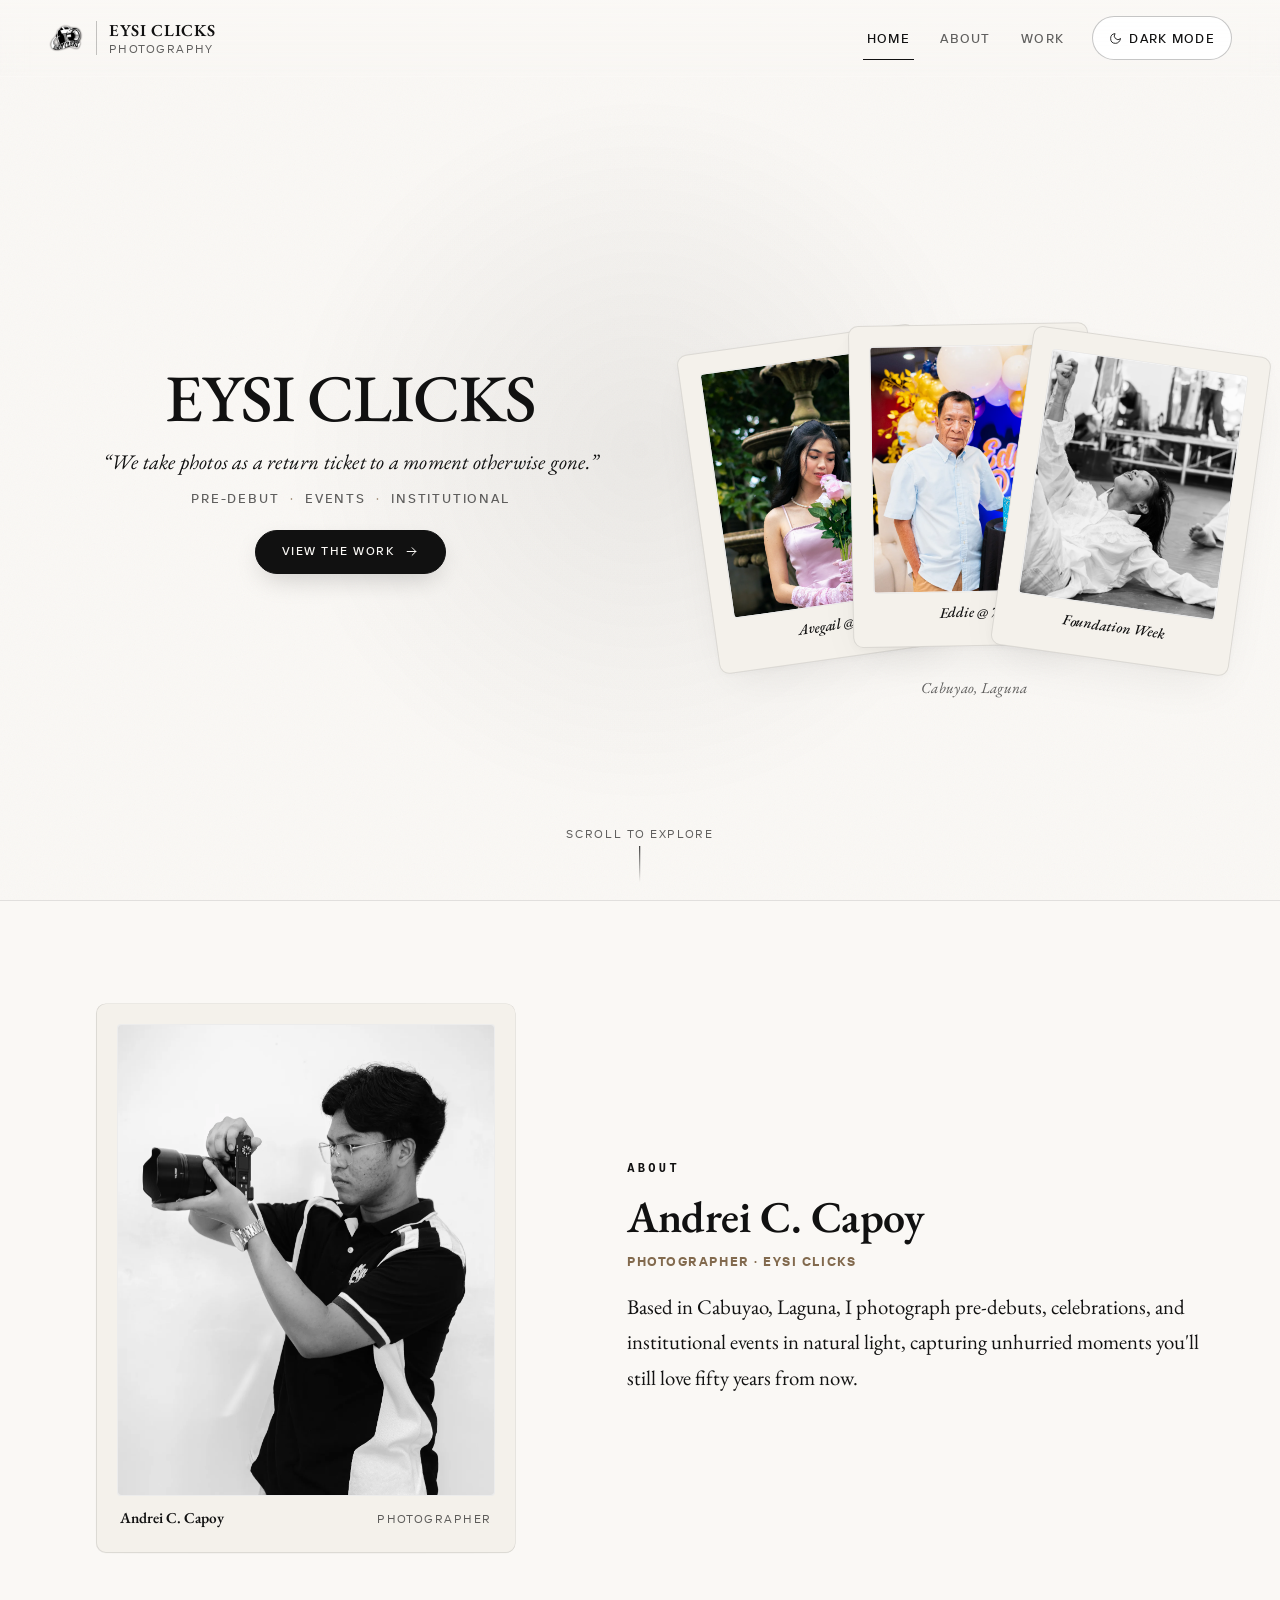
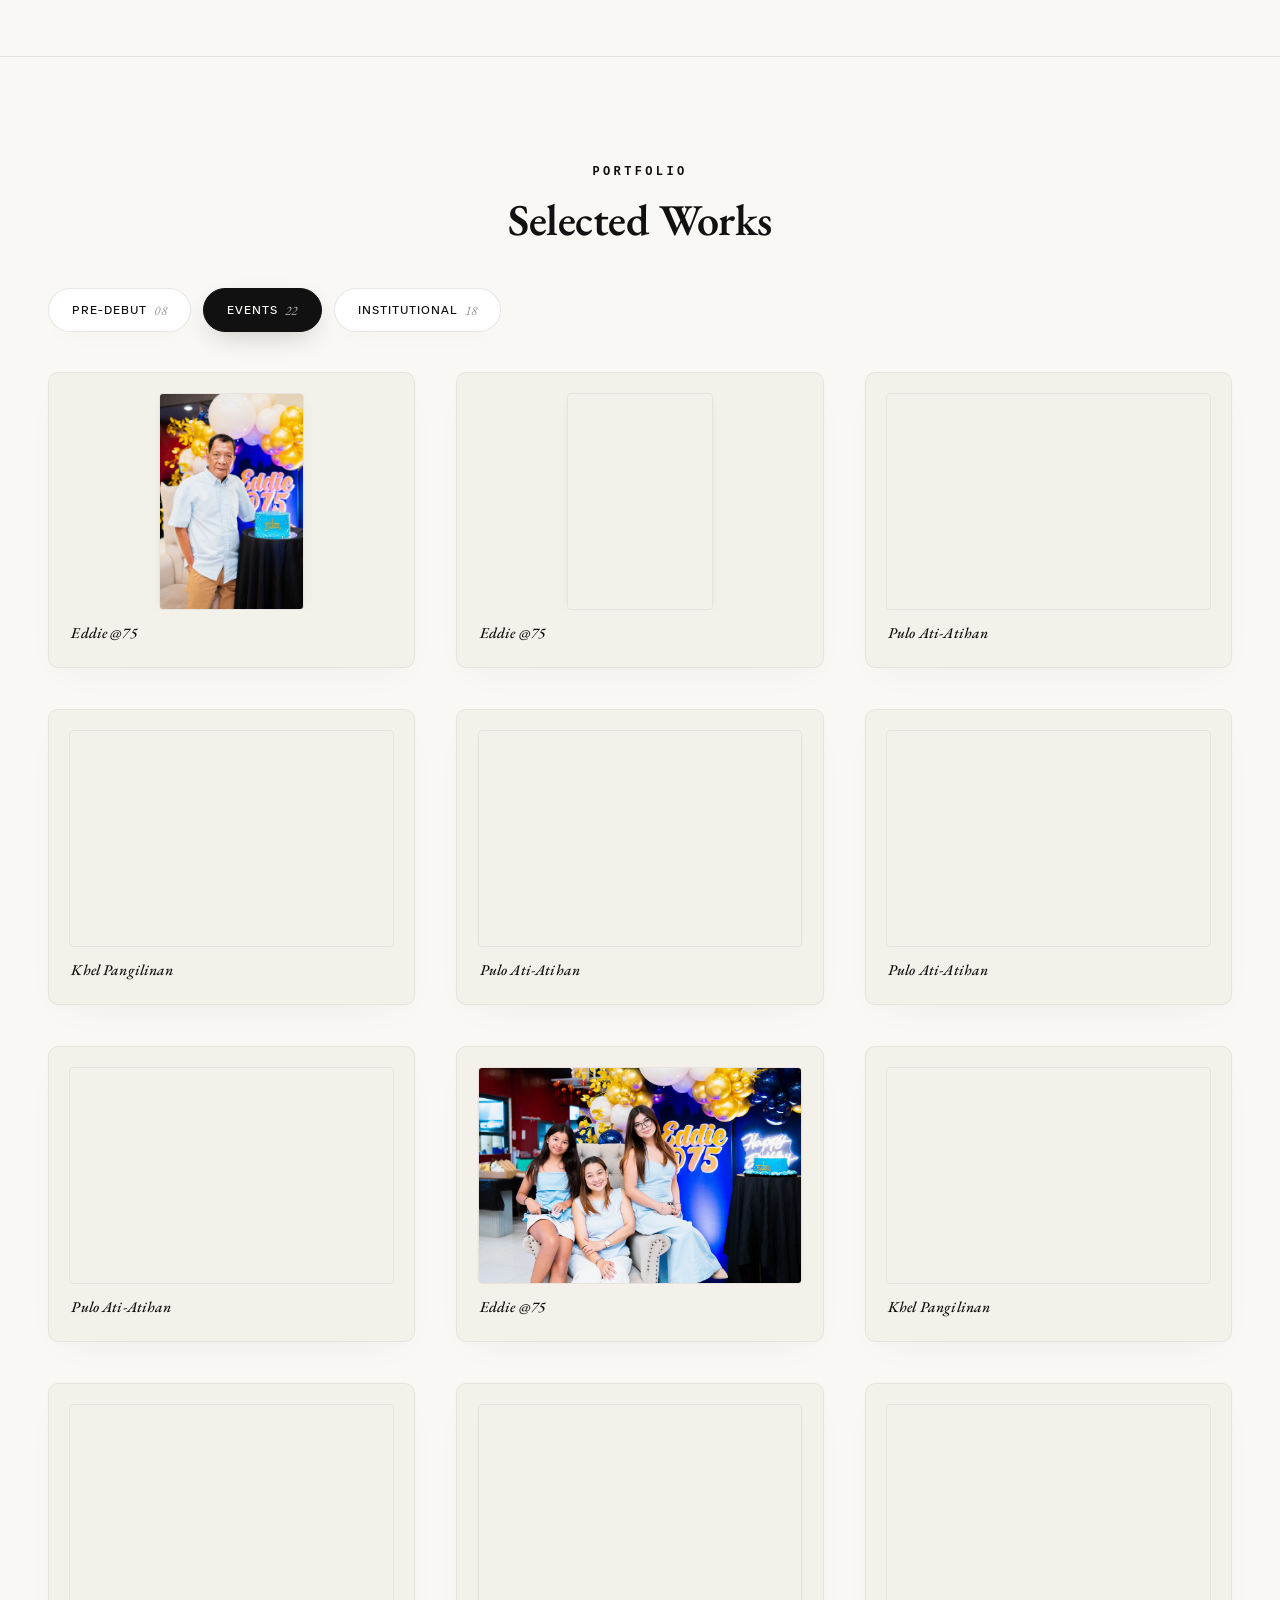
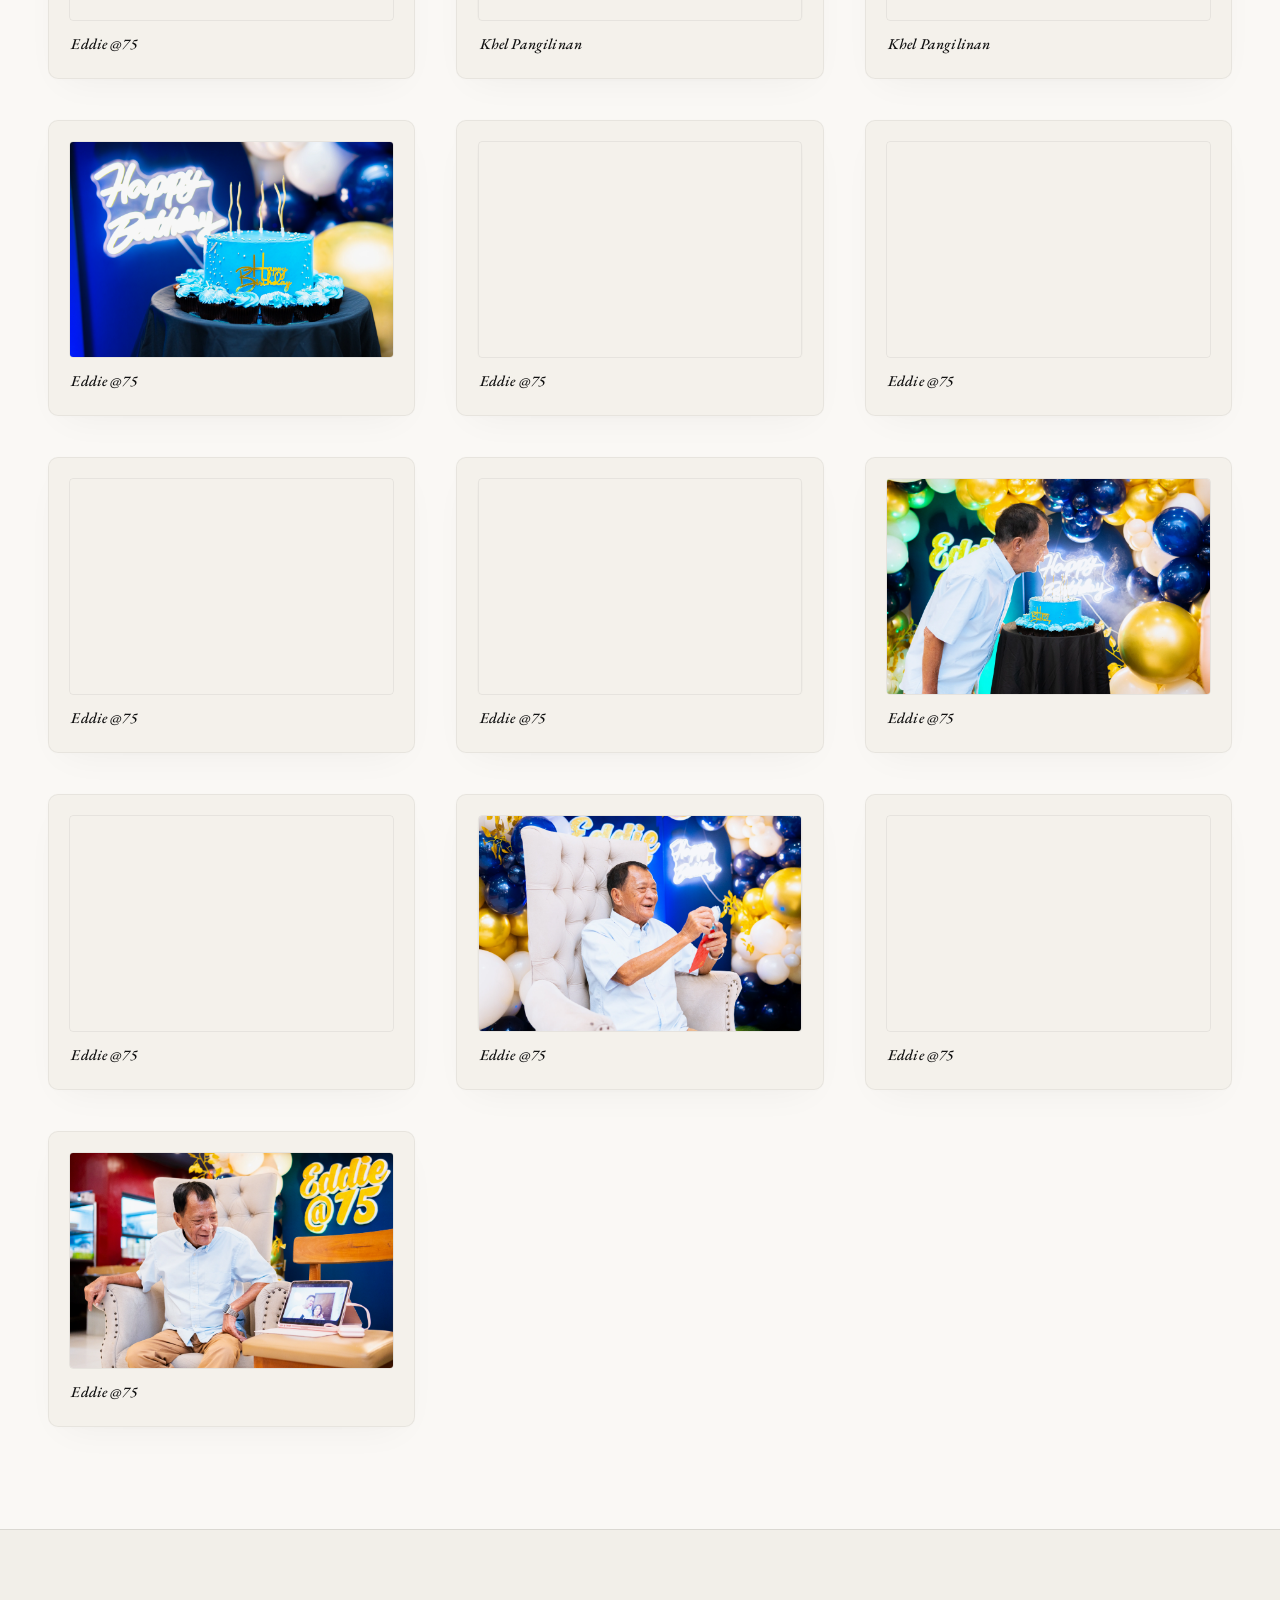
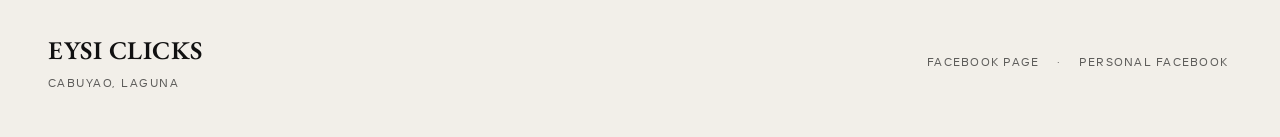
==== commit f1387fdf: "Set Events as the default archive category" ====
--- a/index.html
+++ b/index.html
@@ -248,11 +248,11 @@
     <div class="gallery-controls">
 
       <div class="cat-tabs" role="tablist" aria-label="Photo categories">
-        <button type="button" class="cat-tab active" id="tab-predebut" data-tab="predebut" role="tab" aria-selected="true" aria-controls="panel-predebut" tabindex="0">
+        <button type="button" class="cat-tab" id="tab-predebut" data-tab="predebut" role="tab" aria-selected="false" aria-controls="panel-predebut" tabindex="-1">
           <span class="cat-tab-name">Pre-Debut</span>
           <span class="cat-tab-count" id="count-predebut">08</span>
         </button>
-        <button type="button" class="cat-tab" id="tab-events" data-tab="events" role="tab" aria-selected="false" aria-controls="panel-events" tabindex="-1">
+        <button type="button" class="cat-tab active" id="tab-events" data-tab="events" role="tab" aria-selected="true" aria-controls="panel-events" tabindex="0">
           <span class="cat-tab-name">Events</span>
           <span class="cat-tab-count" id="count-events">22</span>
         </button>
@@ -271,13 +271,13 @@
       </div>
     </noscript>
 
-    <div class="cat-panel active" id="panel-predebut" role="tabpanel" aria-labelledby="tab-predebut" tabindex="0">
-      <!-- Photos populated dynamically via app.js; static fallback for initial load & noscript -->
+    <div class="cat-panel" id="panel-predebut" role="tabpanel" aria-labelledby="tab-predebut">
+      <!-- Photos populated dynamically via app.js; static fallback for noscript -->
       <div class="photo-grid" id="grid-predebut">
         <figure class="photo-item is-revealed">
           <picture>
             <source srcset="predebut/portrait/EYSI-2-22.webp" type="image/webp">
-            <img src="predebut/portrait/EYSI-2-22.jpg" alt="Avegail @18 · Pre-Debut portrait" width="800" height="1000" loading="eager" decoding="async">
+            <img src="predebut/portrait/EYSI-2-22.jpg" alt="Avegail @18 · Pre-Debut portrait" width="800" height="1000" loading="lazy" decoding="async">
           </picture>
           <figcaption class="photo-overlay"><span class="photo-label">Avegail @18</span></figcaption>
         </figure>
@@ -312,12 +312,55 @@
       </div>
     </div>
 
-    <div class="cat-panel" id="panel-events" role="tabpanel" aria-labelledby="tab-events" tabindex="0">
-      <!-- Photos populated dynamically via app.js -->
-      <div class="photo-grid" id="grid-events"></div>
-    </div>
-
-    <div class="cat-panel" id="panel-institutional" role="tabpanel" aria-labelledby="tab-institutional" tabindex="0">
+    <div class="cat-panel active" id="panel-events" role="tabpanel" aria-labelledby="tab-events">
+      <!-- Photos populated dynamically via app.js; static fallback for initial load & noscript -->
+      <div class="photo-grid" id="grid-events">
+        <figure class="photo-item is-revealed">
+          <picture>
+            <source srcset="events/portrait/EYSI-7-3.webp" type="image/webp">
+            <img src="events/portrait/EYSI-7-3.jpg" alt="Eddie @75 · Events portrait" width="800" height="1000" loading="lazy" decoding="async">
+          </picture>
+          <figcaption class="photo-overlay"><span class="photo-label">Eddie @75</span></figcaption>
+        </figure>
+        <figure class="photo-item is-revealed">
+          <picture>
+            <source srcset="events/portrait/EYSI-8-3.webp" type="image/webp">
+            <img src="events/portrait/EYSI-8-3.jpg" alt="Eddie @75 · Events portrait" width="800" height="1000" loading="lazy" decoding="async">
+          </picture>
+          <figcaption class="photo-overlay"><span class="photo-label">Eddie @75</span></figcaption>
+        </figure>
+        <figure class="photo-item is-revealed">
+          <picture>
+            <source srcset="events/landscape/EYSI-1-62.webp" type="image/webp">
+            <img src="events/landscape/EYSI-1-62.jpg" alt="Pulo Ati-Atihan · Events photograph" width="1200" height="800" loading="lazy" decoding="async">
+          </picture>
+          <figcaption class="photo-overlay"><span class="photo-label">Pulo Ati-Atihan</span></figcaption>
+        </figure>
+        <figure class="photo-item is-revealed">
+          <picture>
+            <source srcset="events/landscape/EYSI-1.webp" type="image/webp">
+            <img src="events/landscape/EYSI-1.jpg" alt="Khel Pangilinan · Events photograph" width="1200" height="800" loading="lazy" decoding="async">
+          </picture>
+          <figcaption class="photo-overlay"><span class="photo-label">Khel Pangilinan</span></figcaption>
+        </figure>
+        <figure class="photo-item is-revealed">
+          <picture>
+            <source srcset="events/landscape/EYSI-2-22.webp" type="image/webp">
+            <img src="events/landscape/EYSI-2-22.jpg" alt="Pulo Ati-Atihan · Events photograph" width="1200" height="800" loading="lazy" decoding="async">
+          </picture>
+          <figcaption class="photo-overlay"><span class="photo-label">Pulo Ati-Atihan</span></figcaption>
+        </figure>
+        <figure class="photo-item is-revealed">
+          <picture>
+            <source srcset="events/landscape/EYSI-3-16.webp" type="image/webp">
+            <img src="events/landscape/EYSI-3-16.jpg" alt="Pulo Ati-Atihan · Events photograph" width="1200" height="800" loading="lazy" decoding="async">
+          </picture>
+          <figcaption class="photo-overlay"><span class="photo-label">Pulo Ati-Atihan</span></figcaption>
+        </figure>
+      </div>
+    </div>
+
+    <div class="cat-panel" id="panel-institutional" role="tabpanel" aria-labelledby="tab-institutional">
       <!-- Photos populated dynamically via app.js -->
       <div class="photo-grid" id="grid-institutional"></div>
     </div>
